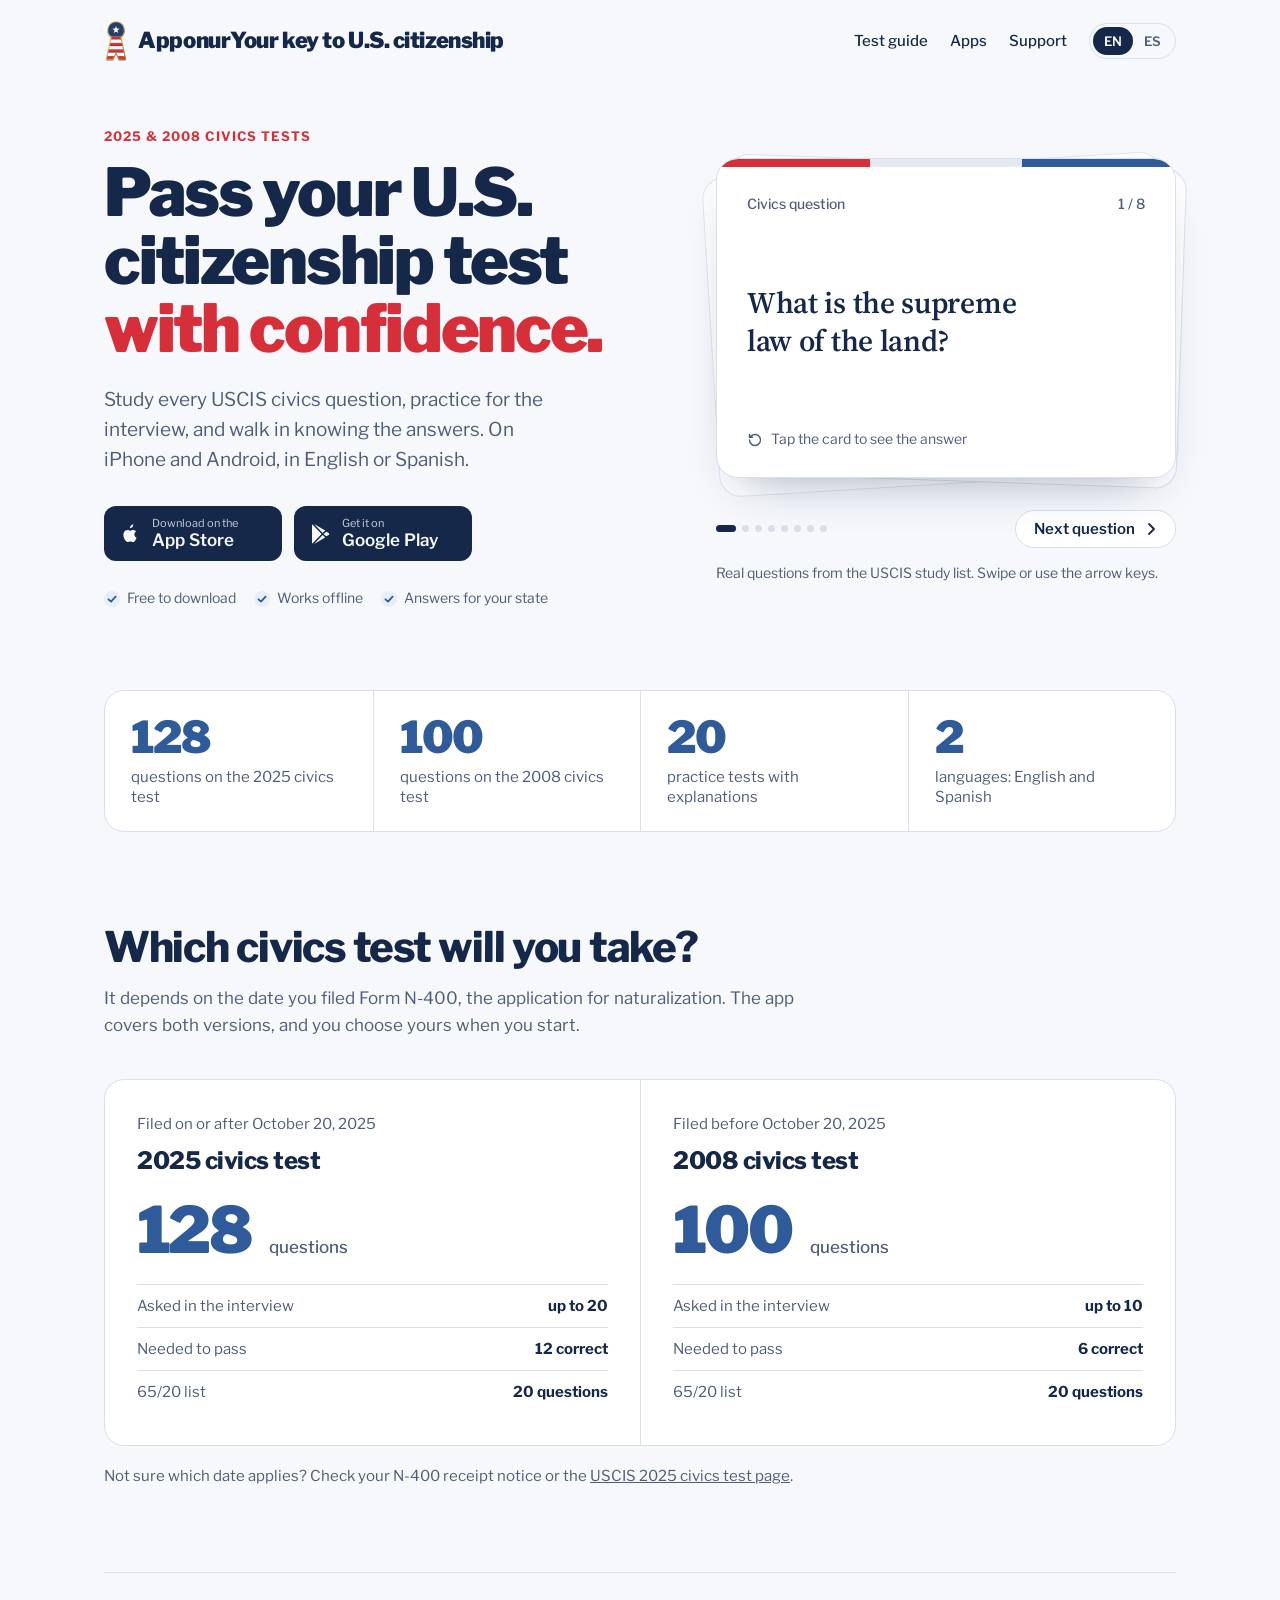
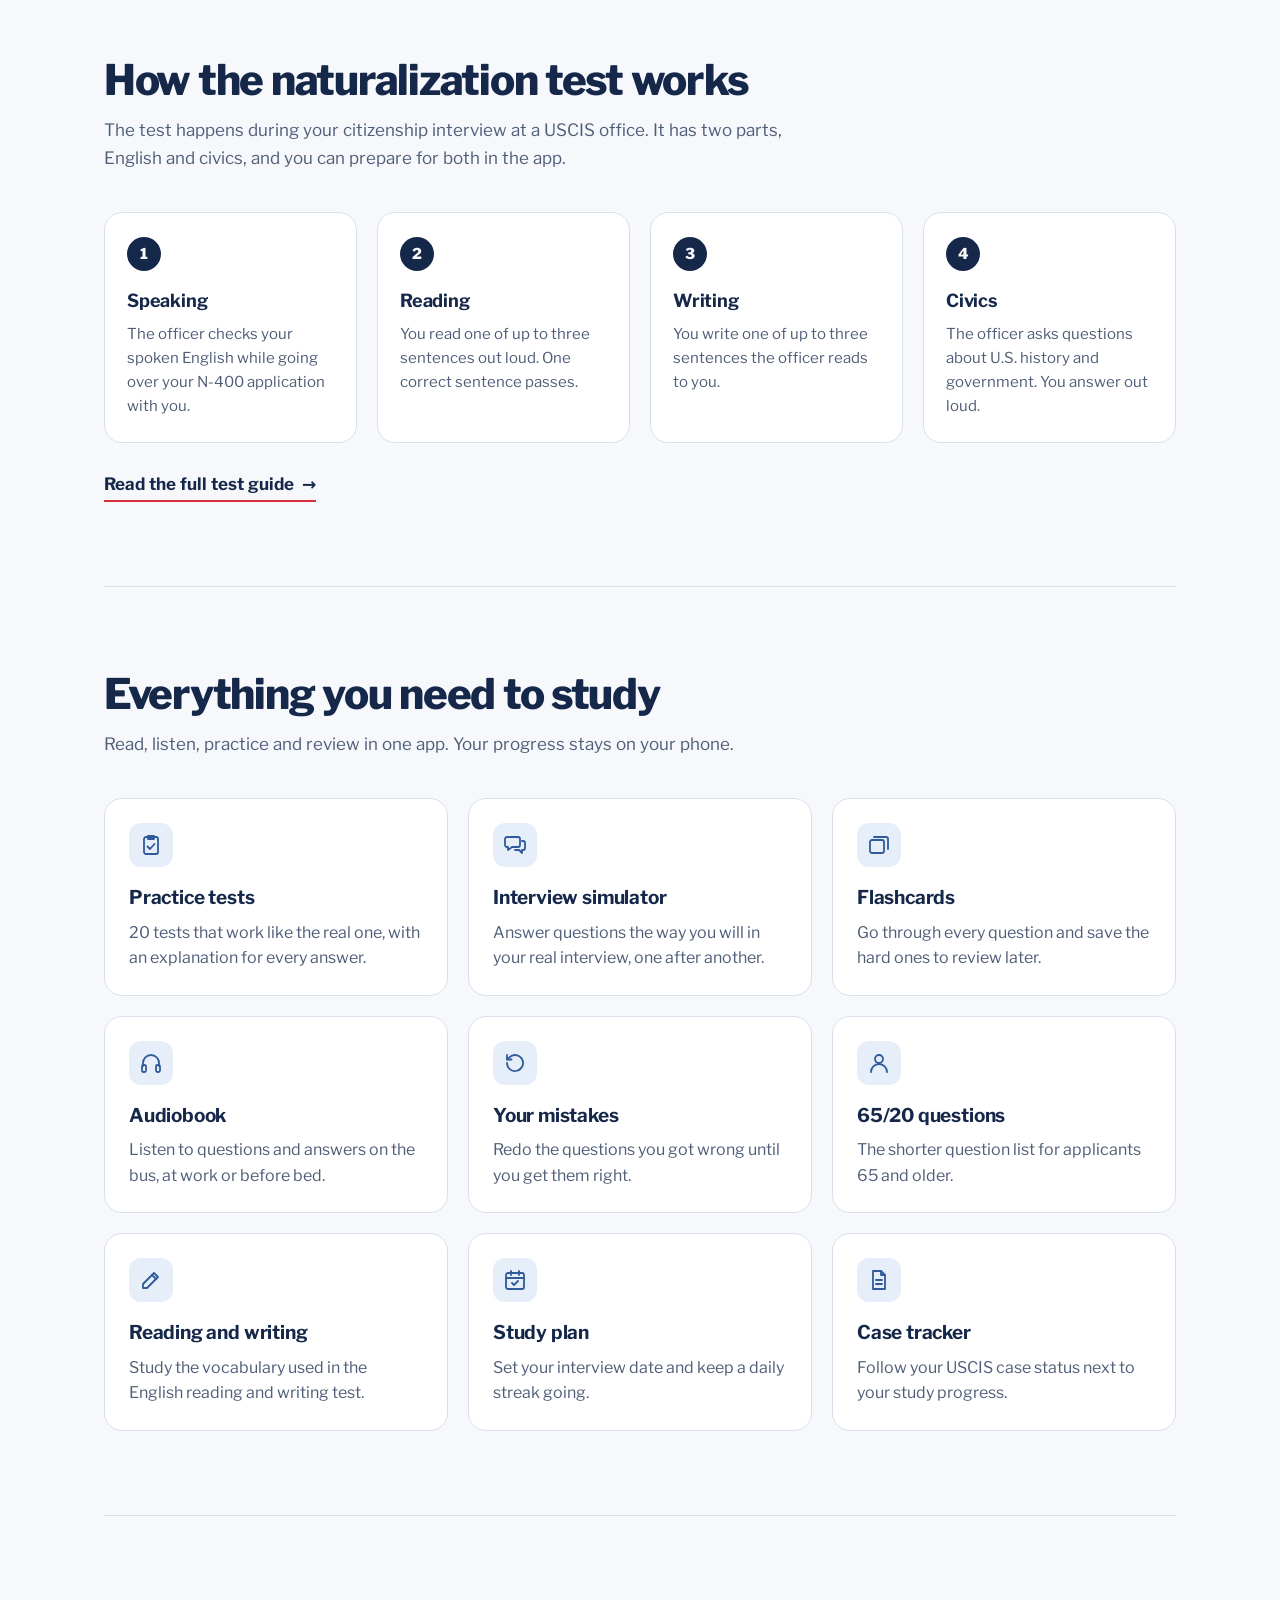
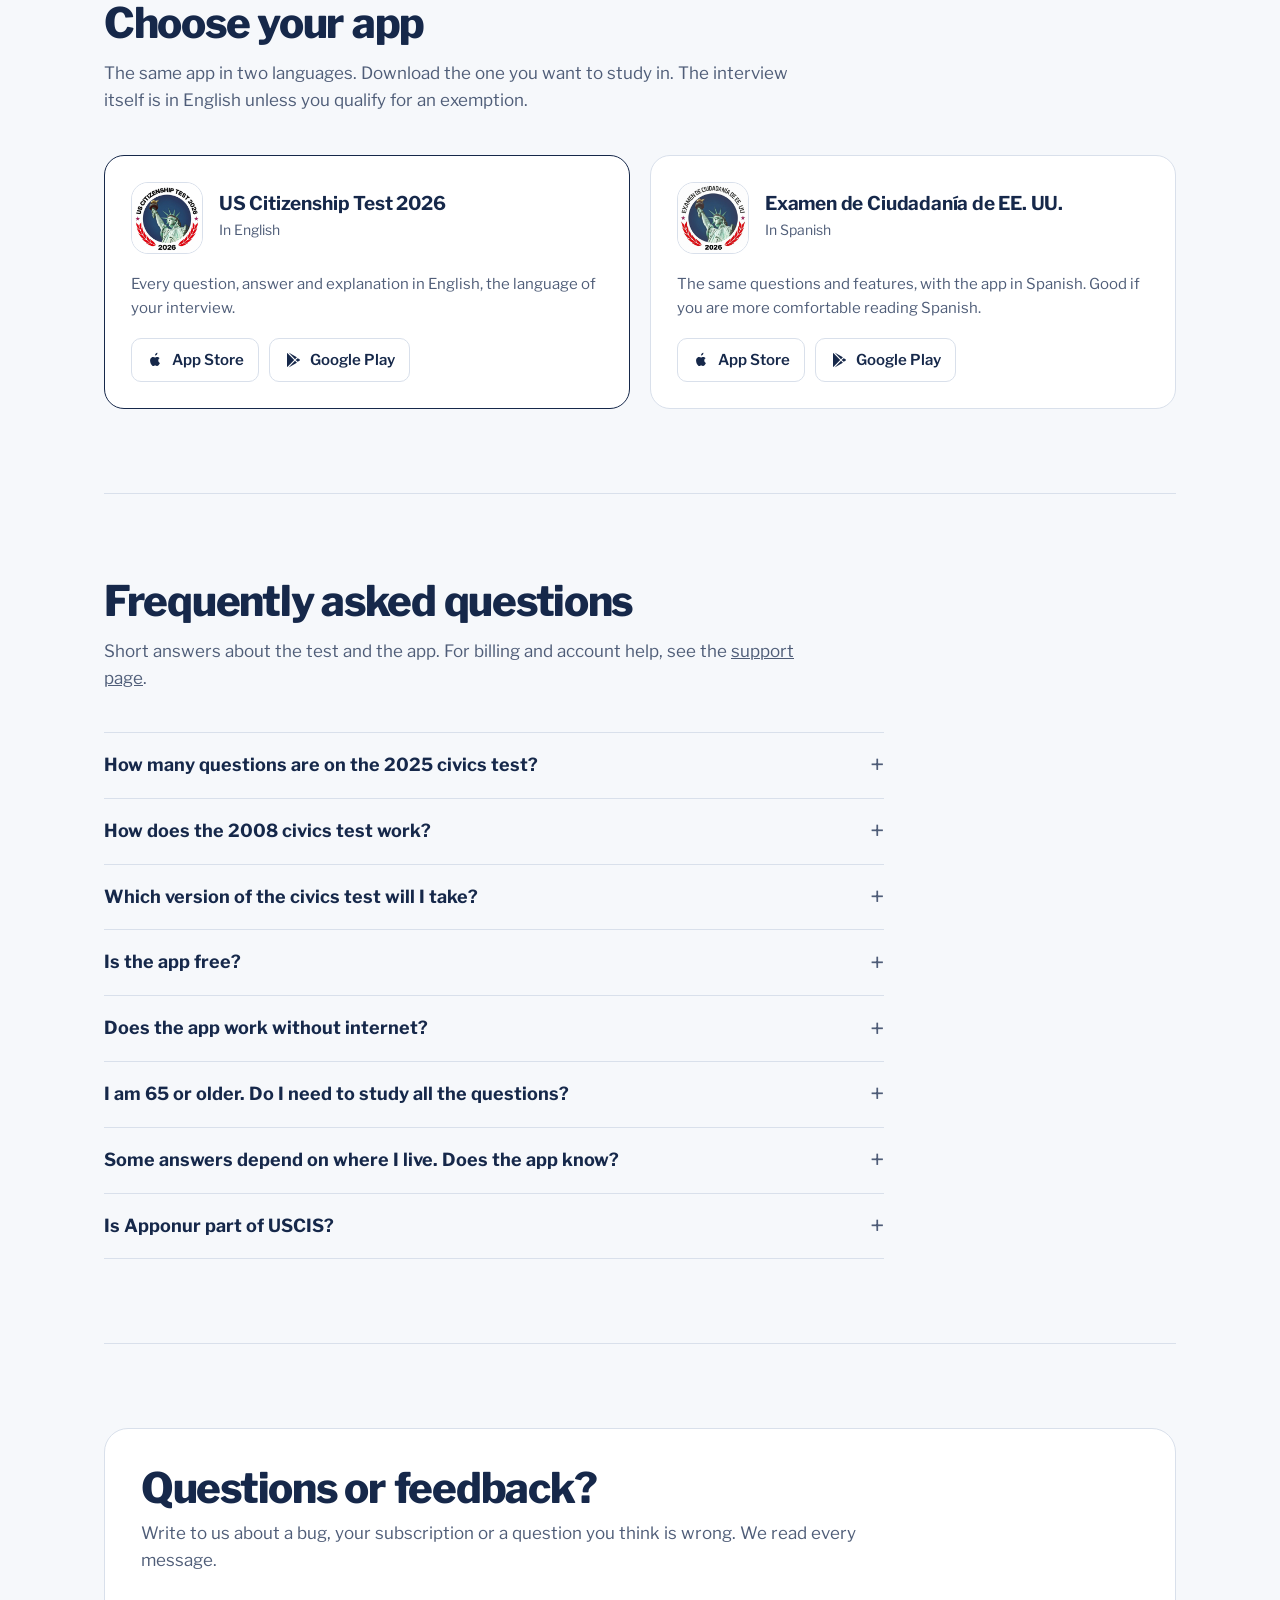
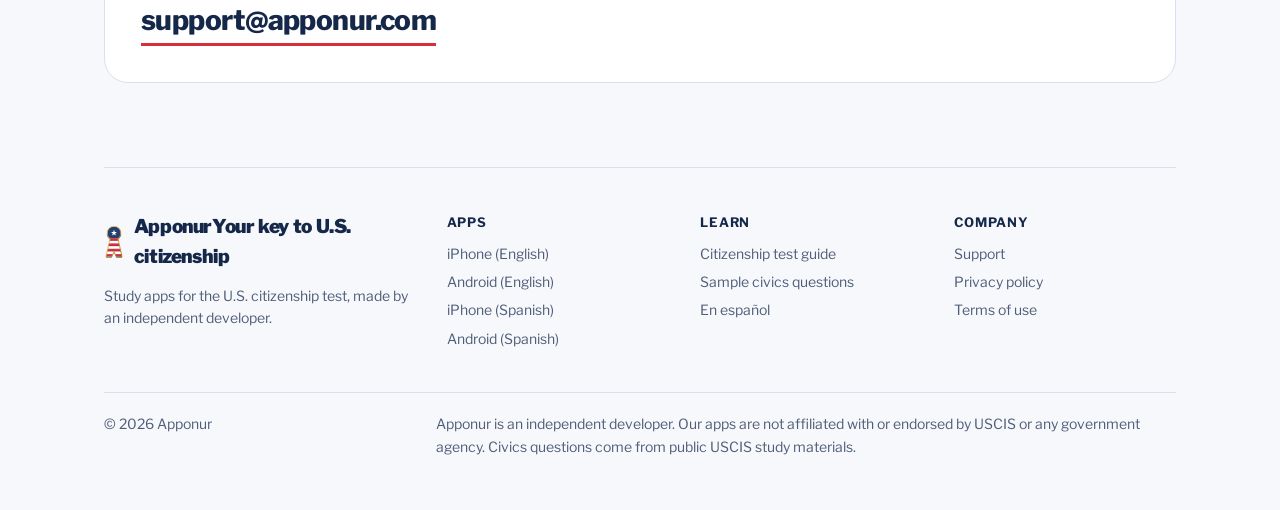
==== index.html @ 434d62a1 "Favicon: tarayıcı önbelleğini aşmak için sürüm eklendi Tarayıcılar eski favicon'u günlerce saklıyor." ====
<!doctype html>
<html lang="en" data-fixed-lang="en">
<head>
<meta charset="utf-8">
<meta name="viewport" content="width=device-width, initial-scale=1">
<title>US Citizenship Test 2026 App: USCIS Civics Practice | Apponur</title>
<meta name="description" content="Study for the U.S. citizenship test with all 128 questions of the 2025 USCIS civics test and the 100-question 2008 test. Practice tests, flashcards, audio and an interview simulator for iPhone and Android.">
<link rel="canonical" href="https://apponur.com/">
<link rel="alternate" hreflang="en" href="https://apponur.com/">
<link rel="alternate" hreflang="es" href="https://apponur.com/es/">
<link rel="alternate" hreflang="x-default" href="https://apponur.com/">
<meta name="robots" content="index, follow, max-image-preview:large">
<meta name="theme-color" content="#F6F8FB" media="(prefers-color-scheme: light)">
<meta name="theme-color" content="#0E1729" media="(prefers-color-scheme: dark)">
<meta property="og:type" content="website">
<meta property="og:site_name" content="Apponur">
<meta property="og:locale" content="en_US">
<meta property="og:locale:alternate" content="es_US">
<meta property="og:url" content="https://apponur.com/">
<meta property="og:title" content="US Citizenship Test 2026: practice the USCIS civics test">
<meta property="og:description" content="All 128 questions of the 2025 civics test and the 2008 test, with practice tests, flashcards, audio and an interview simulator.">
<meta property="og:image" content="https://apponur.com/assets/og-image.png">
<meta property="og:image:width" content="1200">
<meta property="og:image:height" content="630">
<meta property="og:image:alt" content="Apponur logo next to a civics flashcard: What is the supreme law of the land?">
<meta name="twitter:card" content="summary_large_image">
<meta name="apple-itunes-app" content="app-id=1615982636">
<link rel="icon" href="/favicon.ico?v=3" sizes="32x32">
<link rel="icon" href="/assets/brand/favicon.svg?v=3" type="image/svg+xml">
<link rel="apple-touch-icon" href="/assets/brand/apple-touch-icon.png?v=3">
<link rel="manifest" href="/site.webmanifest?v=3">
<link rel="preconnect" href="https://fonts.googleapis.com">
<link rel="preconnect" href="https://fonts.gstatic.com" crossorigin>
<link href="https://fonts.googleapis.com/css2?family=Libre+Franklin:wght@400;500;600;700;800;900&family=Playfair+Display:wght@700&family=Source+Serif+4:opsz,wght@8..60,600&display=swap" rel="stylesheet">
<link rel="stylesheet" href="/assets/site.css">
<script src="/assets/lang.js"></script>
<script type="application/ld+json">
{
  "@context": "https://schema.org",
  "@graph": [
    {
      "@type": "Organization",
      "@id": "https://apponur.com/#org",
      "name": "Apponur",
      "url": "https://apponur.com/",
      "logo": "https://apponur.com/assets/brand/icon-512.png",
      "email": "support@apponur.com",
      "contactPoint": {"@type": "ContactPoint", "email": "support@apponur.com", "contactType": "customer support", "availableLanguage": ["English", "Spanish"]}
    },
    {
      "@type": "WebSite",
      "@id": "https://apponur.com/#website",
      "url": "https://apponur.com/",
      "name": "Apponur",
      "inLanguage": ["en-US", "es-US"],
      "publisher": {"@id": "https://apponur.com/#org"}
    },
    {
      "@type": "MobileApplication",
      "name": "US Citizenship Test 2026",
      "operatingSystem": "iOS, Android",
      "applicationCategory": "EducationalApplication",
      "inLanguage": "en",
      "image": "https://apponur.com/assets/icon-en.png",
      "description": "Practice the USCIS civics test for U.S. naturalization: the 2025 test (128 questions) and the 2008 test (100 questions), with practice tests, flashcards, audio and an interview simulator.",
      "installUrl": "https://apps.apple.com/us/app/id1615982636",
      "sameAs": ["https://apps.apple.com/us/app/id1615982636", "https://play.google.com/store/apps/details?id=com.apponur.uscitizenshiptest"],
      "offers": {"@type": "Offer", "price": "0", "priceCurrency": "USD"},
      "publisher": {"@id": "https://apponur.com/#org"}
    },
    {
      "@type": "MobileApplication",
      "name": "Examen de Ciudadanía de EE. UU.",
      "operatingSystem": "iOS, Android",
      "applicationCategory": "EducationalApplication",
      "inLanguage": "es",
      "image": "https://apponur.com/assets/icon-es.png",
      "description": "Prepárate para el examen de ciudadanía de EE. UU. en español: el examen cívico de 2025 (128 preguntas) y el de 2008 (100 preguntas).",
      "installUrl": "https://apps.apple.com/us/app/id1617090965",
      "sameAs": ["https://apps.apple.com/us/app/id1617090965", "https://play.google.com/store/apps/details?id=com.apponur.spanishuscitizenshiptest"],
      "offers": {"@type": "Offer", "price": "0", "priceCurrency": "USD"},
      "publisher": {"@id": "https://apponur.com/#org"}
    },
    {
      "@type": "FAQPage",
      "mainEntity": [
        {"@type": "Question", "name": "How many questions are on the 2025 civics test?", "acceptedAnswer": {"@type": "Answer", "text": "There are 128 questions to study. In the interview the officer asks you up to 20 of them, and you pass by answering 12 correctly. The officer stops as soon as you have 12 correct answers, or 9 wrong ones."}},
        {"@type": "Question", "name": "How does the 2008 civics test work?", "acceptedAnswer": {"@type": "Answer", "text": "You study 100 questions. The officer asks up to 10 of them, and you pass by answering 6 correctly."}},
        {"@type": "Question", "name": "Which version of the civics test will I take?", "acceptedAnswer": {"@type": "Answer", "text": "It depends on when you filed Form N-400. If you filed on or after October 20, 2025, you take the 2025 test. If you filed before that date, you take the 2008 test."}},
        {"@type": "Question", "name": "Is the app free?", "acceptedAnswer": {"@type": "Answer", "text": "The app is free to download and you can start studying right away. Some features are part of Premium, an optional subscription you manage and can cancel in your App Store or Google Play account."}},
        {"@type": "Question", "name": "Does the app work without internet?", "acceptedAnswer": {"@type": "Answer", "text": "Yes. The questions, answers and practice tests are on your phone, so you can study offline."}},
        {"@type": "Question", "name": "I am 65 or older. Do I need to study all the questions?", "acceptedAnswer": {"@type": "Answer", "text": "If you are 65 or older and have been a green card holder for at least 20 years, you only study a shorter list of 20 questions marked for 65/20 applicants, and you can take the civics test in the language of your choice. The app has this list."}},
        {"@type": "Question", "name": "Some answers depend on where I live. Does the app know?", "acceptedAnswer": {"@type": "Answer", "text": "Yes. Choose your state in the app's settings and the answers about your governor, senators and representative update."}},
        {"@type": "Question", "name": "Is Apponur part of USCIS?", "acceptedAnswer": {"@type": "Answer", "text": "No. Apponur is an independent developer and is not affiliated with or endorsed by USCIS or any government agency. The questions come from public USCIS study materials."}}
      ]
    }
  ]
}
</script>
</head>
<body>
<a class="skip" href="#main">Skip to content</a>
<div class="wrap">
  <header class="top">
    <a class="brand" href="/" aria-label="Apponur home"><img class="brand-mark" src="/assets/brand/mark.svg" alt="" width="25" height="44"><span class="brand-text"><span class="brand-name">Apponur</span><span class="brand-orn" aria-hidden="true"><i></i><b></b><i></i></span><span class="brand-tag">Your key to U.S. citizenship</span></span></a>
    <nav aria-label="Main">
      <a class="navlink" href="/civics-test/">Test guide</a>
      <a class="navlink" href="#apps">Apps</a>
      <a class="navlink" href="/support/">Support</a>
      <div class="lang" role="group" aria-label="Language">
        <a href="/" hreflang="en" lang="en" aria-current="true">EN</a>
        <a href="/es/" hreflang="es" lang="es">ES</a>
      </div>
    </nav>
  </header>

  <p class="langhint" id="langhint" lang="es"><span>¿Prefieres estudiar en español? <a href="/es/" hreflang="es">Ver la página en español</a></span><button type="button" aria-label="Cerrar">×</button></p>

  <main id="main">
    <section class="hero">
      <div>
        <p class="eyebrow">2025 &amp; 2008 civics tests</p>
        <h1>Pass your U.S. citizenship test <em>with confidence.</em></h1>
        <p class="lede">Study every USCIS civics question, practice for the interview, and walk in knowing the answers. On iPhone and Android, in English or Spanish.</p>
        <div class="stores">
          <a class="store ios" href="https://apps.apple.com/us/app/id1615982636">
            <svg viewBox="0 0 24 24" aria-hidden="true"><path d="M16.37 12.6c.02 2.43 2.13 3.24 2.15 3.25-.02.06-.34 1.15-1.11 2.28-.67.98-1.36 1.95-2.46 1.97-1.07.02-1.42-.64-2.65-.64-1.23 0-1.62.62-2.64.66-1.06.04-1.87-1.06-2.54-2.03-1.38-2-2.43-5.64-1.02-8.1.7-1.22 1.96-2 3.32-2.02 1.04-.02 2.02.7 2.65.7.64 0 1.82-.86 3.07-.74.52.02 1.99.21 2.93 1.59-.08.05-1.75 1.02-1.73 3.05zM14.36 4.98c.56-.68.94-1.63.84-2.57-.81.03-1.79.54-2.37 1.22-.52.6-.98 1.57-.85 2.49.9.07 1.82-.46 2.38-1.14z"/></svg>
            <span><small>Download on the</small><b>App Store</b></span>
          </a>
          <a class="store android" href="https://play.google.com/store/apps/details?id=com.apponur.uscitizenshiptest">
            <svg viewBox="0 0 24 24" aria-hidden="true"><path d="M4 3.3v17.4c0 .3.17.56.42.68L13.6 12 4.42 2.62A.75.75 0 0 0 4 3.3zm10.68 7.62 2.5-2.5L6.1 2.1l8.58 8.82zm0 2.16L6.1 21.9l11.08-6.32-2.5-2.5zm5.97-2.04-2.4-1.37-2.73 2.33 2.73 2.33 2.4-1.37c.7-.4.7-1.52 0-1.92z"/></svg>
            <span><small>Get it on</small><b>Google Play</b></span>
          </a>
        </div>
        <ul class="ticks">
          <li>Free to download</li>
          <li>Works offline</li>
          <li>Answers for your state</li>
        </ul>
      </div>

      <div class="deck">
        <div class="stack">
          <button class="card" id="card" type="button" aria-pressed="false" aria-describedby="cardHelp">
            <span class="card-inner">
              <span class="face front">
                                <span class="meta"><span>Civics question</span><span data-counter>1 / 8</span></span>
                <span class="q" id="question">What is the supreme law of the land?</span>
                <span class="hint" id="cardHelp"><svg viewBox="0 0 16 16" aria-hidden="true"><path d="M2.5 8a5.5 5.5 0 1 0 1.6-3.9M2.5 2.5v2.8h2.8" fill="none" stroke="currentColor" stroke-width="1.5" stroke-linecap="round" stroke-linejoin="round"/></svg>Tap the card to see the answer</span>
              </span>
              <span class="face back" aria-hidden="true">
                                <span class="meta"><span>Answer</span><span data-counter>1 / 8</span></span>
                <span class="q" id="answerText">The Constitution</span>
                <span class="hint">Tap again to see the question</span>
              </span>
            </span>
          </button>
        </div>
        <div class="deck-controls">
          <div class="dots" id="dots" aria-hidden="true"></div>
          <button class="next" id="next" type="button">Next question <svg viewBox="0 0 16 16" aria-hidden="true"><path d="M6 3l5 5-5 5" fill="none" stroke="currentColor" stroke-width="1.8" stroke-linecap="round" stroke-linejoin="round"/></svg></button>
        </div>
        <p class="deck-note">Real questions from the USCIS study list. Swipe or use the arrow keys.</p>
        <p class="sr-only" id="cardLive" aria-live="polite"></p>
      </div>
    </section>

    <div class="stats" role="list">
      <div role="listitem"><b>128</b><span>questions on the 2025 civics test</span></div>
      <div role="listitem"><b>100</b><span>questions on the 2008 civics test</span></div>
      <div role="listitem"><b>20</b><span>practice tests with explanations</span></div>
      <div role="listitem"><b>2</b><span>languages: English and Spanish</span></div>
    </div>

    <section class="block first" aria-labelledby="vh">
      <h2 id="vh">Which civics test will you take?</h2>
      <p class="intro">It depends on the date you filed Form N-400, the application for naturalization. The app covers both versions, and you choose yours when you start.</p>
      <div class="versions">
        <div class="version">
          <p class="when">Filed on or after October 20, 2025</p>
          <h3>2025 civics test</h3>
          <div class="count">128 <small>questions</small></div>
          <ul>
            <li><span>Asked in the interview</span><b>up to 20</b></li>
            <li><span>Needed to pass</span><b>12 correct</b></li>
            <li><span>65/20 list</span><b>20 questions</b></li>
          </ul>
        </div>
        <div class="version">
          <p class="when">Filed before October 20, 2025</p>
          <h3>2008 civics test</h3>
          <div class="count">100 <small>questions</small></div>
          <ul>
            <li><span>Asked in the interview</span><b>up to 10</b></li>
            <li><span>Needed to pass</span><b>6 correct</b></li>
            <li><span>65/20 list</span><b>20 questions</b></li>
          </ul>
        </div>
      </div>
      <p class="versions-note">Not sure which date applies? Check your N-400 receipt notice or the <a href="https://www.uscis.gov/citizenship-resource-center/naturalization-test-and-study-resources/2025-civics-test" rel="noopener">USCIS 2025 civics test page</a>.</p>
    </section>

    <section class="block" aria-labelledby="ih">
      <h2 id="ih">How the naturalization test works</h2>
      <p class="intro">The test happens during your citizenship interview at a USCIS office. It has two parts, English and civics, and you can prepare for both in the app.</p>
      <ol class="steps">
        <li><h3>Speaking</h3><p>The officer checks your spoken English while going over your N-400 application with you.</p></li>
        <li><h3>Reading</h3><p>You read one of up to three sentences out loud. One correct sentence passes.</p></li>
        <li><h3>Writing</h3><p>You write one of up to three sentences the officer reads to you.</p></li>
        <li><h3>Civics</h3><p>The officer asks questions about U.S. history and government. You answer out loud.</p></li>
      </ol>
      <a class="more" href="/civics-test/">Read the full test guide <span aria-hidden="true">→</span></a>
    </section>

    <section class="block" aria-labelledby="fh">
      <h2 id="fh">Everything you need to study</h2>
      <p class="intro">Read, listen, practice and review in one app. Your progress stays on your phone.</p>
      <ul class="features">
        <li><span class="ic"><svg viewBox="0 0 24 24" aria-hidden="true"><rect x="5" y="4" width="14" height="17" rx="2"/><path d="M9 3h6v3H9zM8.5 13.5l2.5 2.5 4.5-5"/></svg></span><h3>Practice tests</h3><p>20 tests that work like the real one, with an explanation for every answer.</p></li>
        <li><span class="ic"><svg viewBox="0 0 24 24" aria-hidden="true"><path d="M4 4h11a2 2 0 0 1 2 2v6a2 2 0 0 1-2 2H9l-4 3v-3H4a2 2 0 0 1-2-2V6a2 2 0 0 1 2-2z"/><path d="M19 8h1a2 2 0 0 1 2 2v5a2 2 0 0 1-2 2h-1v3l-3-3h-4"/></svg></span><h3>Interview simulator</h3><p>Answer questions the way you will in your real interview, one after another.</p></li>
        <li><span class="ic"><svg viewBox="0 0 24 24" aria-hidden="true"><rect x="3" y="7" width="14" height="13" rx="2"/><path d="M7 4h12a2 2 0 0 1 2 2v10"/></svg></span><h3>Flashcards</h3><p>Go through every question and save the hard ones to review later.</p></li>
        <li><span class="ic"><svg viewBox="0 0 24 24" aria-hidden="true"><path d="M4 15v-3a8 8 0 0 1 16 0v3"/><rect x="3" y="14" width="4" height="7" rx="1.5"/><rect x="17" y="14" width="4" height="7" rx="1.5"/></svg></span><h3>Audiobook</h3><p>Listen to questions and answers on the bus, at work or before bed.</p></li>
        <li><span class="ic"><svg viewBox="0 0 24 24" aria-hidden="true"><path d="M4 12a8 8 0 1 0 2.4-5.7L4 8.5"/><path d="M4 4v4.5h4.5"/></svg></span><h3>Your mistakes</h3><p>Redo the questions you got wrong until you get them right.</p></li>
        <li><span class="ic"><svg viewBox="0 0 24 24" aria-hidden="true"><circle cx="12" cy="8" r="4"/><path d="M4 21a8 8 0 0 1 16 0"/></svg></span><h3>65/20 questions</h3><p>The shorter question list for applicants 65 and older.</p></li>
        <li><span class="ic"><svg viewBox="0 0 24 24" aria-hidden="true"><path d="M4 20h4L19 9l-4-4L4 16z"/><path d="M13 7l4 4"/></svg></span><h3>Reading and writing</h3><p>Study the vocabulary used in the English reading and writing test.</p></li>
        <li><span class="ic"><svg viewBox="0 0 24 24" aria-hidden="true"><rect x="3" y="5" width="18" height="16" rx="2"/><path d="M3 10h18M8 3v4M16 3v4"/><path d="m9 15 2 2 4-4"/></svg></span><h3>Study plan</h3><p>Set your interview date and keep a daily streak going.</p></li>
        <li><span class="ic"><svg viewBox="0 0 24 24" aria-hidden="true"><path d="M6 3h8l4 4v14H6z"/><path d="M14 3v4h4M9 12h6M9 16h6"/></svg></span><h3>Case tracker</h3><p>Follow your USCIS case status next to your study progress.</p></li>
      </ul>
    </section>

    <section class="block" id="apps" aria-labelledby="ah">
      <h2 id="ah">Choose your app</h2>
      <p class="intro">The same app in two languages. Download the one you want to study in. The interview itself is in English unless you qualify for an exemption.</p>
      <div class="apps">
        <div class="appcard primary">
          <div class="app"><img src="/assets/icon-en.png" alt="US Citizenship Test 2026 app icon" width="72" height="72" loading="lazy"><div><b>US Citizenship Test 2026</b><span>In English</span></div></div>
          <p>Every question, answer and explanation in English, the language of your interview.</p>
          <div class="links">
            <a class="dl" href="https://apps.apple.com/us/app/id1615982636"><svg viewBox="0 0 24 24" aria-hidden="true"><path d="M16.37 12.6c.02 2.43 2.13 3.24 2.15 3.25-.02.06-.34 1.15-1.11 2.28-.67.98-1.36 1.95-2.46 1.97-1.07.02-1.42-.64-2.65-.64-1.23 0-1.62.62-2.64.66-1.06.04-1.87-1.06-2.54-2.03-1.38-2-2.43-5.64-1.02-8.1.7-1.22 1.96-2 3.32-2.02 1.04-.02 2.02.7 2.65.7.64 0 1.82-.86 3.07-.74.52.02 1.99.21 2.93 1.59-.08.05-1.75 1.02-1.73 3.05zM14.36 4.98c.56-.68.94-1.63.84-2.57-.81.03-1.79.54-2.37 1.22-.52.6-.98 1.57-.85 2.49.9.07 1.82-.46 2.38-1.14z"/></svg>App Store</a>
            <a class="dl" href="https://play.google.com/store/apps/details?id=com.apponur.uscitizenshiptest"><svg viewBox="0 0 24 24" aria-hidden="true"><path d="M4 3.3v17.4c0 .3.17.56.42.68L13.6 12 4.42 2.62A.75.75 0 0 0 4 3.3zm10.68 7.62 2.5-2.5L6.1 2.1l8.58 8.82zm0 2.16L6.1 21.9l11.08-6.32-2.5-2.5zm5.97-2.04-2.4-1.37-2.73 2.33 2.73 2.33 2.4-1.37c.7-.4.7-1.52 0-1.92z"/></svg>Google Play</a>
          </div>
        </div>
        <div class="appcard">
          <div class="app"><img src="/assets/icon-es.png" alt="Examen de Ciudadanía de EE. UU. app icon" width="72" height="72" loading="lazy"><div><b lang="es">Examen de Ciudadanía de EE. UU.</b><span>In Spanish</span></div></div>
          <p>The same questions and features, with the app in Spanish. Good if you are more comfortable reading Spanish.</p>
          <div class="links">
            <a class="dl" href="https://apps.apple.com/us/app/id1617090965"><svg viewBox="0 0 24 24" aria-hidden="true"><path d="M16.37 12.6c.02 2.43 2.13 3.24 2.15 3.25-.02.06-.34 1.15-1.11 2.28-.67.98-1.36 1.95-2.46 1.97-1.07.02-1.42-.64-2.65-.64-1.23 0-1.62.62-2.64.66-1.06.04-1.87-1.06-2.54-2.03-1.38-2-2.43-5.64-1.02-8.1.7-1.22 1.96-2 3.32-2.02 1.04-.02 2.02.7 2.65.7.64 0 1.82-.86 3.07-.74.52.02 1.99.21 2.93 1.59-.08.05-1.75 1.02-1.73 3.05zM14.36 4.98c.56-.68.94-1.63.84-2.57-.81.03-1.79.54-2.37 1.22-.52.6-.98 1.57-.85 2.49.9.07 1.82-.46 2.38-1.14z"/></svg>App Store</a>
            <a class="dl" href="https://play.google.com/store/apps/details?id=com.apponur.spanishuscitizenshiptest"><svg viewBox="0 0 24 24" aria-hidden="true"><path d="M4 3.3v17.4c0 .3.17.56.42.68L13.6 12 4.42 2.62A.75.75 0 0 0 4 3.3zm10.68 7.62 2.5-2.5L6.1 2.1l8.58 8.82zm0 2.16L6.1 21.9l11.08-6.32-2.5-2.5zm5.97-2.04-2.4-1.37-2.73 2.33 2.73 2.33 2.4-1.37c.7-.4.7-1.52 0-1.92z"/></svg>Google Play</a>
          </div>
        </div>
      </div>
    </section>

    <section class="block" aria-labelledby="qh">
      <h2 id="qh">Frequently asked questions</h2>
      <p class="intro">Short answers about the test and the app. For billing and account help, see the <a href="/support/">support page</a>.</p>
      <div class="faq">
        <details><summary>How many questions are on the 2025 civics test?</summary><p>There are 128 questions to study. In the interview the officer asks you up to 20 of them, and you pass by answering 12 correctly. The officer stops as soon as you have 12 correct answers, or 9 wrong ones.</p></details>
        <details><summary>How does the 2008 civics test work?</summary><p>You study 100 questions. The officer asks up to 10 of them, and you pass by answering 6 correctly.</p></details>
        <details><summary>Which version of the civics test will I take?</summary><p>It depends on when you filed Form N-400. If you filed on or after October 20, 2025, you take the 2025 test. If you filed before that date, you take the 2008 test. You can switch versions any time in the app.</p></details>
        <details><summary>Is the app free?</summary><p>The app is free to download and you can start studying right away. Some features are part of Premium, an optional subscription you manage and can cancel in your App Store or Google Play account.</p></details>
        <details><summary>Does the app work without internet?</summary><p>Yes. The questions, answers and practice tests are on your phone, so you can study offline.</p></details>
        <details><summary>I am 65 or older. Do I need to study all the questions?</summary><p>If you are 65 or older and have been a green card holder for at least 20 years, you only study a shorter list of 20 questions marked for 65/20 applicants, and you can take the civics test in the language of your choice. The app has this list.</p></details>
        <details><summary>Some answers depend on where I live. Does the app know?</summary><p>Yes. Choose your state in the app's settings and the answers about your governor, senators and representative update.</p></details>
        <details><summary>Is Apponur part of USCIS?</summary><p>No. Apponur is an independent developer and is not affiliated with or endorsed by USCIS or any government agency. The questions come from public USCIS study materials.</p></details>
      </div>
    </section>

    <section class="block" id="support" aria-labelledby="sh">
      <div class="support">
        <div>
          <h2 id="sh">Questions or feedback?</h2>
          <p class="intro">Write to us about a bug, your subscription or a question you think is wrong. We read every message.</p>
        </div>
        <a class="mail" href="mailto:support@apponur.com">support@apponur.com</a>
      </div>
    </section>
  </main>

  <footer>
    <div class="cols">
      <div>
        <a class="brand" href="/"><img class="brand-mark" src="/assets/brand/mark.svg" alt="" width="25" height="44"><span class="brand-text"><span class="brand-name">Apponur</span><span class="brand-orn" aria-hidden="true"><i></i><b></b><i></i></span><span class="brand-tag">Your key to U.S. citizenship</span></span></a>
        <p class="about">Study apps for the U.S. citizenship test, made by an independent developer.</p>
      </div>
      <div>
        <h4>Apps</h4>
        <ul>
          <li><a href="https://apps.apple.com/us/app/id1615982636">iPhone (English)</a></li>
          <li><a href="https://play.google.com/store/apps/details?id=com.apponur.uscitizenshiptest">Android (English)</a></li>
          <li><a href="https://apps.apple.com/us/app/id1617090965">iPhone (Spanish)</a></li>
          <li><a href="https://play.google.com/store/apps/details?id=com.apponur.spanishuscitizenshiptest">Android (Spanish)</a></li>
        </ul>
      </div>
      <div>
        <h4>Learn</h4>
        <ul>
          <li><a href="/civics-test/">Citizenship test guide</a></li>
          <li><a href="/civics-test/#sample">Sample civics questions</a></li>
          <li><a href="/es/" hreflang="es" lang="es">En español</a></li>
        </ul>
      </div>
      <div>
        <h4>Company</h4>
        <ul>
          <li><a href="/support/">Support</a></li>
          <li><a href="/privacy/">Privacy policy</a></li>
          <li><a href="/terms/">Terms of use</a></li>
        </ul>
      </div>
    </div>
    <div class="legal">
      <span>© 2026 Apponur</span>
      <p>Apponur is an independent developer. Our apps are not affiliated with or endorsed by USCIS or any government agency. Civics questions come from public USCIS study materials.</p>
    </div>
  </footer>
</div>

<script type="application/json" id="cards">
{"answerLabel":"Answer","cards":[
  ["What is the supreme law of the land?","The Constitution"],
  ["How many U.S. senators are there?","One hundred (100)"],
  ["We elect a U.S. senator for how many years?","Six (6)"],
  ["Who was the first President of the United States?","George Washington"],
  ["How many amendments does the U.S. Constitution have?","Twenty-seven (27)"],
  ["Name the three branches of government.","Legislative, executive and judicial"],
  ["Why does the flag have 13 stripes?","Because there were 13 original colonies"],
  ["When do we celebrate Independence Day?","July 4"]
]}
</script>
<script src="/assets/home.js" defer></script>
</body>
</html>
---- assets/site.css ----
/* apponur.com — shared styles */
:root{
  --navy:#16284A;
  --blue:#2F5B9A;
  --blue-soft:#E6EEF9;
  --red:#D62F3A;
  --red-soft:#FCE9EA;
  --paper:#F6F8FB;
  --card:#FFFFFF;
  --ink:#16284A;
  --muted:#4F5D78;
  --line:#D9E0EB;
  --accent:var(--blue);
  --count:var(--blue);
  --shadow:0 24px 48px -28px rgba(22,40,74,.45);
  --stripe-white:#E4E9F1;
  color-scheme:light;
}
@media (prefers-color-scheme: dark){
  :root:not([data-theme="light"]){
    --paper:#0E1729; --card:#16233D; --ink:#EEF2F8; --muted:#A8B4CB; --line:#283A5B;
    --blue-soft:#1A2D4D; --red-soft:#3A1E27; --accent:#8DB4EA; --count:#8DB4EA;
    --shadow:0 24px 48px -28px rgba(0,0,0,.8); --stripe-white:#fff; color-scheme:dark;
  }
}
:root[data-theme="dark"]{
  --paper:#0E1729; --card:#16233D; --ink:#EEF2F8; --muted:#A8B4CB; --line:#283A5B;
  --blue-soft:#1A2D4D; --red-soft:#3A1E27; --accent:#8DB4EA; --count:#8DB4EA;
  --shadow:0 24px 48px -28px rgba(0,0,0,.8); --stripe-white:#fff; color-scheme:dark;
}
*{box-sizing:border-box}
html{-webkit-text-size-adjust:100%;scroll-behavior:smooth}
@media (prefers-reduced-motion:reduce){html{scroll-behavior:auto}}
body{margin:0;background:var(--paper);color:var(--ink);font:400 17px/1.6 "Libre Franklin",system-ui,-apple-system,"Segoe UI",sans-serif;overflow-x:hidden}
img,svg{max-width:100%}
a{color:inherit}
:focus-visible{outline:3px solid var(--accent);outline-offset:3px;border-radius:6px}
.wrap{max-width:1120px;margin:0 auto;padding:0 24px}
@media (max-width:600px){.wrap{padding:0 16px}}
.skip{position:absolute;left:-999px;top:8px;background:var(--ink);color:var(--paper);padding:8px 14px;border-radius:8px;z-index:10}
.skip:focus{left:16px}
.eyebrow{display:inline-block;font-size:13px;font-weight:700;letter-spacing:.08em;text-transform:uppercase;color:var(--red);margin:0 0 12px}

/* ---------- header ---------- */
.top{display:flex;align-items:center;justify-content:space-between;gap:16px;padding:20px 0}
.brand{display:inline-flex;align-items:center;gap:10px;font-weight:900;font-size:22px;letter-spacing:-.02em;text-decoration:none}
.brand img{display:block;width:auto;height:42px;flex:none}
.top nav{display:flex;align-items:center;gap:22px;font-weight:500;font-size:15px}
.top nav a{text-decoration:none}
.top nav a.navlink:hover{text-decoration:underline;text-underline-offset:5px;text-decoration-thickness:2px}
.lang{display:inline-flex;border:1.5px solid var(--line);border-radius:999px;padding:3px}
.lang a,.lang button{font:600 13px "Libre Franklin",sans-serif;border:0;background:none;color:var(--muted);padding:5px 11px;border-radius:999px;cursor:pointer;text-decoration:none;line-height:1.4}
.lang [aria-current="true"],.lang [aria-pressed="true"]{background:var(--ink);color:var(--paper)}
@media (max-width:700px){.top nav .navlink{display:none}}

/* ---------- hero ---------- */
.hero{display:grid;grid-template-columns:1.05fr .95fr;gap:56px;align-items:center;padding:40px 0 80px}
.hero h1{font-weight:900;font-size:clamp(38px,6vw,66px);line-height:1.03;letter-spacing:-.035em;margin:0 0 22px;max-width:13ch}
.hero h1 em{font-style:normal;color:var(--red)}
.hero p.lede{font-size:19px;color:var(--muted);max-width:36ch;margin:0 0 30px}
.stores{display:flex;flex-wrap:wrap;gap:12px}
.store{display:inline-flex;align-items:center;gap:10px;background:var(--ink);color:var(--paper);text-decoration:none;border-radius:12px;padding:11px 18px 11px 14px;min-width:178px;transition:transform .15s}
.store svg{width:24px;height:24px;flex:none;fill:currentColor}
.store small{display:block;font-size:11px;line-height:1.2;opacity:.8}
.store b{display:block;font-size:17px;line-height:1.2;font-weight:600}
.store:hover{transform:translateY(-2px)}
.ticks{display:flex;flex-wrap:wrap;gap:8px 18px;margin:26px 0 0;padding:0;list-style:none;font-size:14px;color:var(--muted)}
.ticks li{display:flex;align-items:center;gap:7px}
.ticks li::before{content:"";width:16px;height:16px;flex:none;border-radius:50%;background:var(--blue-soft) url("data:image/svg+xml,%3Csvg xmlns='http://www.w3.org/2000/svg' viewBox='0 0 16 16'%3E%3Cpath d='M4.5 8.3 7 10.6l4.6-5' fill='none' stroke='%232F5B9A' stroke-width='1.8' stroke-linecap='round' stroke-linejoin='round'/%3E%3C/svg%3E") center/16px no-repeat}
@media (max-width:860px){.hero{grid-template-columns:1fr;gap:44px;padding:20px 0 64px}}

/* ---------- flashcard demo ---------- */
.deck{max-width:460px;width:100%;justify-self:end}
@media (max-width:860px){.deck{justify-self:center}}
.stack{position:relative;padding:10px 0}
.stack::before,.stack::after{content:"";position:absolute;inset:10px 0;border-radius:22px;background:var(--card);border:1.5px solid var(--line)}
.stack::before{transform:rotate(-3.5deg) translate(-6px,6px);opacity:.75}
.stack::after{transform:rotate(2deg) translate(6px,3px);opacity:.9}
.card{position:relative;z-index:1;display:block;width:100%;perspective:1400px;cursor:pointer;border:0;padding:0;background:none;text-align:left;color:inherit;font:inherit;-webkit-tap-highlight-color:transparent;touch-action:pan-y}
.card:focus-visible{outline-offset:6px;border-radius:24px}
.card-inner{display:grid;transition:transform .5s cubic-bezier(.3,.7,.2,1);transform-style:preserve-3d}
.card.flipped .card-inner{transform:rotateY(180deg)}
.face{grid-area:1/1;min-height:320px;backface-visibility:hidden;-webkit-backface-visibility:hidden;border-radius:22px;overflow:hidden;padding:34px 30px 26px;display:flex;flex-direction:column;gap:18px;box-shadow:var(--shadow);position:relative}
.front{background-color:var(--card);border:1.5px solid var(--line)}
.back{background-color:var(--navy);color:#fff;transform:rotateY(180deg);border:1.5px solid var(--navy)}
:root[data-theme="dark"] .back{background-color:#24406E;border-color:#24406E}
@media (prefers-color-scheme: dark){:root:not([data-theme="light"]) .back{background-color:#24406E;border-color:#24406E}}
.face .meta{display:flex;justify-content:space-between;font-size:14px;color:var(--muted);font-weight:500}
.back .meta,.back .hint{color:#C9D6EE}
.face .q{font:600 clamp(24px,3vw,30px)/1.25 "Source Serif 4",Georgia,serif;margin:auto 0;letter-spacing:-.01em;text-wrap:balance}
.face .hint{font-size:14px;color:var(--muted);display:flex;align-items:center;gap:8px}
.face .hint svg{width:16px;height:16px;flex:none}
/* U.S. flag stripe: red, white, blue. Painted as the face's own background so the
   card's rounded corners always clip it, even mid-flip. */
.front,.back{background-clip:padding-box;background-origin:padding-box;background-repeat:no-repeat;background-size:100% 8px;background-position:top}
.front{background-image:linear-gradient(90deg,var(--red) 0 33.34%,var(--stripe-white) 33.34% 66.67%,var(--blue) 66.67%)}
.back{background-image:linear-gradient(90deg,var(--red) 0 33.34%,#fff 33.34% 66.67%,#5B8AD0 66.67%)}
.deck-controls{display:flex;justify-content:space-between;align-items:center;gap:16px;margin-top:22px}
.dots{display:flex;gap:6px}
.dots span{width:7px;height:7px;border-radius:50%;background:var(--line);transition:background .2s,width .2s}
.dots span.on{background:var(--ink);width:20px;border-radius:4px}
.next{display:inline-flex;align-items:center;gap:8px;white-space:nowrap;font:600 15px "Libre Franklin",sans-serif;background:var(--card);color:var(--ink);border:1.5px solid var(--line);border-radius:999px;padding:9px 16px 9px 18px;cursor:pointer}
.next svg{width:16px;height:16px}
.next:hover{border-color:var(--ink)}
.deck-note{margin:14px 0 0;font-size:14px;color:var(--muted)}
@media (prefers-reduced-motion:reduce){.card-inner{transition:none}}

/* ---------- stats strip ---------- */
.stats{display:grid;grid-template-columns:repeat(4,1fr);gap:0;border:1.5px solid var(--line);border-radius:20px;background:var(--card);margin:0 0 8px}
.stats div{padding:24px 26px}
.stats div + div{border-left:1.5px solid var(--line)}
.stats b{display:block;font-weight:900;font-size:clamp(32px,4vw,44px);line-height:1;letter-spacing:-.04em;color:var(--count)}
.stats span{display:block;margin-top:8px;font-size:15px;color:var(--muted);line-height:1.35}
@media (max-width:760px){.stats{grid-template-columns:1fr 1fr}.stats div:nth-child(3){border-left:0}.stats div:nth-child(n+3){border-top:1.5px solid var(--line)}.stats div{padding:20px}}

/* ---------- sections ---------- */
section.block{padding:84px 0;border-top:1.5px solid var(--line)}
section.block.first{border-top:0}
section.block h2{font-weight:800;font-size:clamp(30px,4vw,42px);letter-spacing:-.03em;line-height:1.1;margin:0 0 14px;text-wrap:balance}
section.block .intro{color:var(--muted);max-width:60ch;margin:0 0 40px}
@media (max-width:600px){section.block{padding:60px 0}}

/* test version chooser */
.versions{display:grid;grid-template-columns:1fr 1fr;border:1.5px solid var(--line);border-radius:20px;overflow:hidden;background:var(--card)}
.version{padding:32px}
.version + .version{border-left:1.5px solid var(--line)}
.version .when{font-size:15px;color:var(--muted);margin:0 0 6px}
.version h3{font-weight:800;font-size:24px;letter-spacing:-.02em;margin:0 0 18px}
.version .count{font-weight:900;font-size:64px;line-height:1;letter-spacing:-.04em;color:var(--count)}
.version .count small{font-size:17px;font-weight:500;letter-spacing:0;color:var(--muted);margin-left:8px}
.version ul{margin:22px 0 0;padding:0;list-style:none;font-size:15px}
.version li{padding:9px 0;border-top:1px solid var(--line);display:flex;justify-content:space-between;gap:12px}
.version li span{color:var(--muted)}
.version li b{font-weight:700;text-align:right}
.versions-note{margin:18px 0 0;color:var(--muted);font-size:15px}
@media (max-width:700px){.versions{grid-template-columns:1fr}.version + .version{border-left:0;border-top:1.5px solid var(--line)}.version{padding:26px 22px}}

/* steps */
.steps{display:grid;grid-template-columns:repeat(4,1fr);gap:20px;margin:0;padding:0;list-style:none;counter-reset:step}
.steps li{background:var(--card);border:1.5px solid var(--line);border-radius:18px;padding:24px 22px;counter-increment:step}
.steps li::before{content:counter(step);display:grid;place-items:center;width:34px;height:34px;border-radius:50%;background:var(--ink);color:var(--paper);font-weight:800;font-size:15px;margin-bottom:16px}
.steps h3{font-size:18px;margin:0 0 6px;letter-spacing:-.01em}
.steps p{margin:0;color:var(--muted);font-size:15px}
.more{display:inline-flex;align-items:center;gap:8px;margin-top:28px;font-weight:700;text-decoration:none;border-bottom:2px solid var(--red);padding-bottom:2px}
.more:hover{color:var(--red)}
@media (max-width:900px){.steps{grid-template-columns:1fr 1fr}}
@media (max-width:560px){.steps{grid-template-columns:1fr}}

/* features */
.features{display:grid;grid-template-columns:repeat(3,1fr);gap:20px;margin:0;padding:0;list-style:none}
.features li{background:var(--card);border:1.5px solid var(--line);border-radius:18px;padding:24px}
.features .ic{width:44px;height:44px;border-radius:12px;background:var(--blue-soft);color:var(--accent);display:grid;place-items:center;margin-bottom:16px}
.features .ic svg{width:24px;height:24px;fill:none;stroke:currentColor;stroke-width:1.8;stroke-linecap:round;stroke-linejoin:round}
.features h3{font-size:19px;font-weight:700;margin:0 0 6px;letter-spacing:-.01em}
.features p{margin:0;color:var(--muted);font-size:16px}
@media (max-width:860px){.features{grid-template-columns:1fr 1fr}}
@media (max-width:560px){.features{grid-template-columns:1fr}.features li{padding:20px}}

/* apps */
.apps{display:grid;grid-template-columns:1fr 1fr;gap:20px}
.appcard{background:var(--card);border:1.5px solid var(--line);border-radius:20px;padding:26px;display:flex;flex-direction:column;gap:18px}
.appcard.primary{border-color:var(--ink)}
.app{display:flex;align-items:center;gap:16px}
.app img{width:72px;height:72px;border-radius:17px;border:1px solid var(--line);flex:none}
.app b{display:block;font-size:19px;letter-spacing:-.01em;line-height:1.25}
.app span{font-size:14px;color:var(--muted)}
.appcard p{margin:0;color:var(--muted);font-size:15px}
.appcard .links{display:flex;flex-wrap:wrap;gap:10px;margin-top:auto}
.dl{font-weight:600;font-size:15px;text-decoration:none;display:inline-flex;align-items:center;gap:8px;border:1.5px solid var(--line);border-radius:10px;padding:9px 14px;white-space:nowrap}
.dl svg{width:18px;height:18px;fill:currentColor}
.dl:hover{border-color:var(--ink)}
@media (max-width:760px){.apps{grid-template-columns:1fr}.appcard{padding:22px}}

/* faq */
.faq{max-width:780px}
.faq details{border-bottom:1.5px solid var(--line)}
.faq details:first-child{border-top:1.5px solid var(--line)}
.faq summary,.doc summary{cursor:pointer;font-weight:700;font-size:18px;padding:18px 0;list-style:none;display:flex;justify-content:space-between;align-items:center;gap:16px}
.faq summary::-webkit-details-marker,.doc summary::-webkit-details-marker{display:none}
.faq summary::after,.doc summary::after{content:"+";font-weight:400;font-size:26px;line-height:1;color:var(--muted);flex:none;transition:transform .2s}
.faq details[open] summary::after,.doc details[open] summary::after{transform:rotate(45deg)}
.faq details p{margin:0 0 20px;color:var(--muted);max-width:68ch}

/* support band */
.support{display:flex;justify-content:space-between;align-items:center;gap:24px 32px;flex-wrap:wrap;background:var(--card);border:1.5px solid var(--line);border-radius:24px;padding:36px}
.support h2{margin-bottom:8px!important}
.support .intro{margin:0!important}
.support .mail,.contact-box .mail{font-weight:800;font-size:clamp(20px,3vw,28px);letter-spacing:-.02em;text-decoration:none;border-bottom:3px solid var(--red);overflow-wrap:anywhere}
.support .mail:hover{color:var(--red)}
@media (max-width:600px){.support{padding:26px 22px}}

/* footer */
footer{border-top:1.5px solid var(--line);padding:44px 0 52px;font-size:14px;color:var(--muted)}
footer .cols{display:grid;grid-template-columns:1.4fr 1fr 1fr 1fr;gap:32px}
footer .brand{font-size:19px;color:var(--ink)}
footer .brand img{height:34px}
footer .about{margin:12px 0 0;max-width:34ch}
footer h4{margin:0 0 10px;font-size:13px;letter-spacing:.06em;text-transform:uppercase;color:var(--ink)}
footer ul{list-style:none;margin:0;padding:0}
footer li{margin:6px 0}
footer a{text-decoration:none}
footer a:hover{color:var(--ink);text-decoration:underline;text-underline-offset:3px}
footer .legal{margin:36px 0 0;padding-top:20px;border-top:1px solid var(--line);display:flex;justify-content:space-between;gap:12px 20px;flex-wrap:wrap}
footer .legal p{max-width:74ch;margin:0}
@media (max-width:760px){footer .cols{grid-template-columns:1fr 1fr}footer .cols > div:first-child{grid-column:1/-1}}

/* language suggestion */
.langhint{display:none;background:var(--blue-soft);border-radius:12px;padding:10px 16px;font-size:15px}
.langhint.show{display:flex;justify-content:space-between;gap:12px;align-items:center}
.langhint a{font-weight:700}
.langhint button{border:0;background:none;color:var(--muted);font-size:22px;cursor:pointer;line-height:1;padding:0 4px}

/* ---------- guide / inner pages ---------- */
.crumbs{font-size:14px;color:var(--muted);margin:0 0 18px}
.crumbs a{text-decoration:none}
.crumbs a:hover{text-decoration:underline}
.doc{display:grid;grid-template-columns:220px minmax(0,1fr);gap:64px;padding:32px 0 96px}
.doc aside{position:sticky;top:24px;align-self:start;font-size:15px}
.doc aside p{margin:0 0 10px;color:var(--muted);font-size:14px}
.doc aside ol{list-style:none;margin:0;padding:0;border-left:2px solid var(--line)}
.doc aside li a{display:block;padding:5px 0 5px 14px;margin-left:-2px;border-left:2px solid transparent;text-decoration:none;color:var(--muted)}
.doc aside li a:hover{color:var(--ink);border-color:var(--red)}
.doc article{max-width:70ch;min-width:0}
.doc h1{font-weight:900;font-size:clamp(34px,5vw,54px);line-height:1.05;letter-spacing:-.035em;margin:0 0 12px;text-wrap:balance}
.doc .updated{color:var(--muted);margin:0 0 36px;font-size:15px}
.doc .lead{font-size:19px;color:var(--muted);margin:0 0 36px}
.doc .summary{background:var(--blue-soft);border-radius:16px;padding:22px 26px;margin:0 0 44px}
.doc .summary h2{font-size:18px;margin:0 0 8px;letter-spacing:-.01em}
.doc .summary ul{margin:0;padding-left:20px}
.doc .summary li{margin:4px 0}
.doc article section{scroll-margin-top:24px}
.doc article h2{font-weight:800;font-size:26px;letter-spacing:-.02em;margin:48px 0 10px}
.doc article h3{font-weight:700;font-size:19px;margin:28px 0 6px}
.doc article ul,.doc article ol{padding-left:22px}
.doc article li{margin:6px 0}
.doc table{width:100%;border-collapse:collapse;font-size:15px;margin:14px 0 6px}
.doc th,.doc td{text-align:left;vertical-align:top;padding:12px 14px;border-bottom:1.5px solid var(--line)}
.doc thead th{color:var(--muted);font-weight:600;font-size:14px}
.doc a{text-underline-offset:3px}
.doc details{border-bottom:1.5px solid var(--line);padding:0}
.doc details > *:not(summary){margin-top:0}
.callout{border-left:4px solid var(--red);background:var(--red-soft);border-radius:0 14px 14px 0;padding:16px 20px;margin:24px 0}
.callout p{margin:0}
.cta{background:var(--navy);color:#fff;border-radius:22px;padding:30px;margin:52px 0 0;display:flex;justify-content:space-between;align-items:center;gap:20px;flex-wrap:wrap}
.doc .cta h2{margin:0;color:#fff;font-size:24px}
.cta p{margin:6px 0 0;opacity:.8}
.cta .stores .store{background:#fff;color:var(--navy)}
.contact-box{border:1.5px solid var(--line);background:var(--card);border-radius:20px;padding:28px 30px;margin:0 0 40px}
.contact-box p{margin:0 0 6px;color:var(--muted)}
[data-lang-block]{display:none}
html[lang="en"] [data-lang-block="en"],html[lang="es"] [data-lang-block="es"]{display:block}
@media (max-width:860px){.doc{grid-template-columns:1fr;gap:28px;padding-top:16px}.doc aside{position:static}}
@media (max-width:600px){.doc table,.doc thead,.doc tbody,.doc tr,.doc td,.doc th{display:block}.doc thead{display:none}.doc td{border:0;padding:4px 0}.doc tr{border-bottom:1.5px solid var(--line);padding:10px 0}.doc td:first-child{font-weight:700}.contact-box{padding:22px}}

/* 404 */
.notfound{padding:80px 0 120px;max-width:560px}
.notfound h1{font-weight:900;font-size:clamp(40px,6vw,64px);letter-spacing:-.035em;line-height:1.05;margin:0 0 16px}
.notfound p{color:var(--muted);margin:0 0 28px}
html.is-android .stores .store.ios{order:2}
.sr-only{position:absolute;width:1px;height:1px;overflow:hidden;clip:rect(0 0 0 0);white-space:nowrap}
@media (max-width:860px){.guide aside{display:none}}
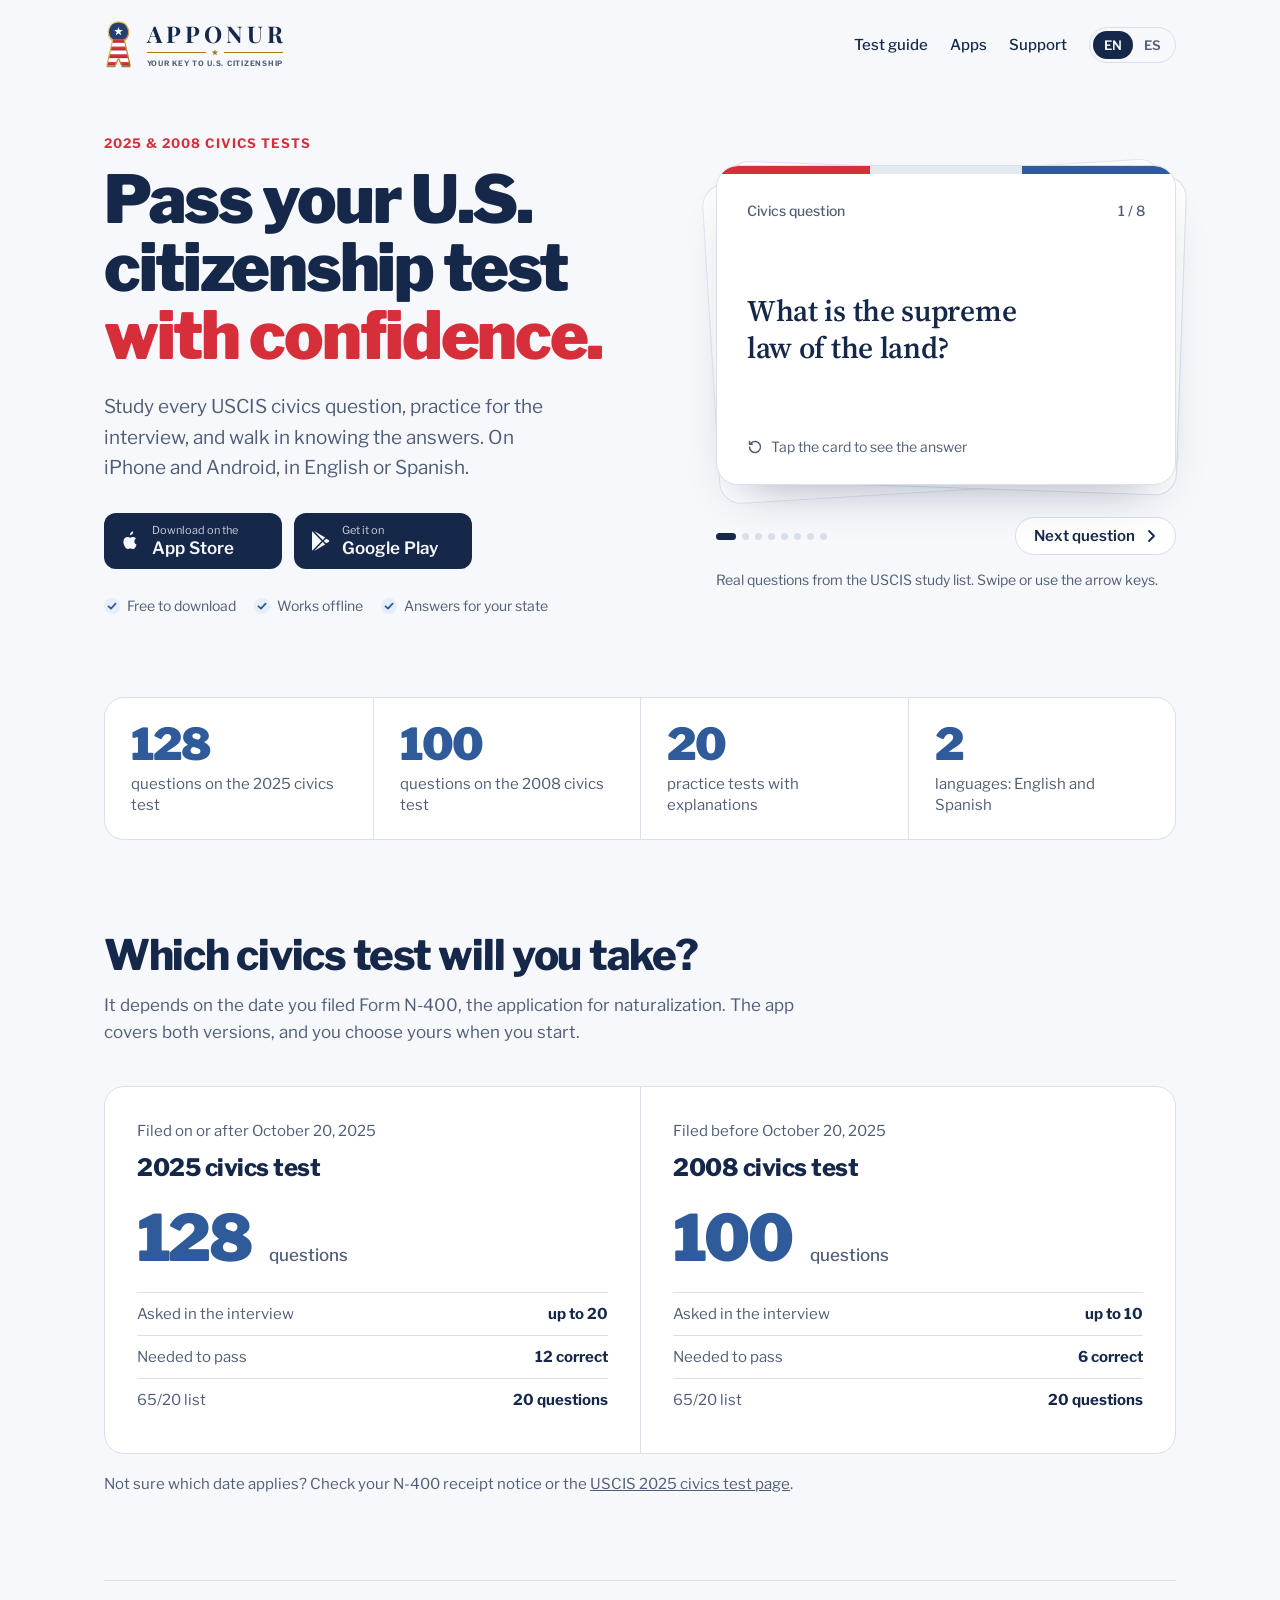
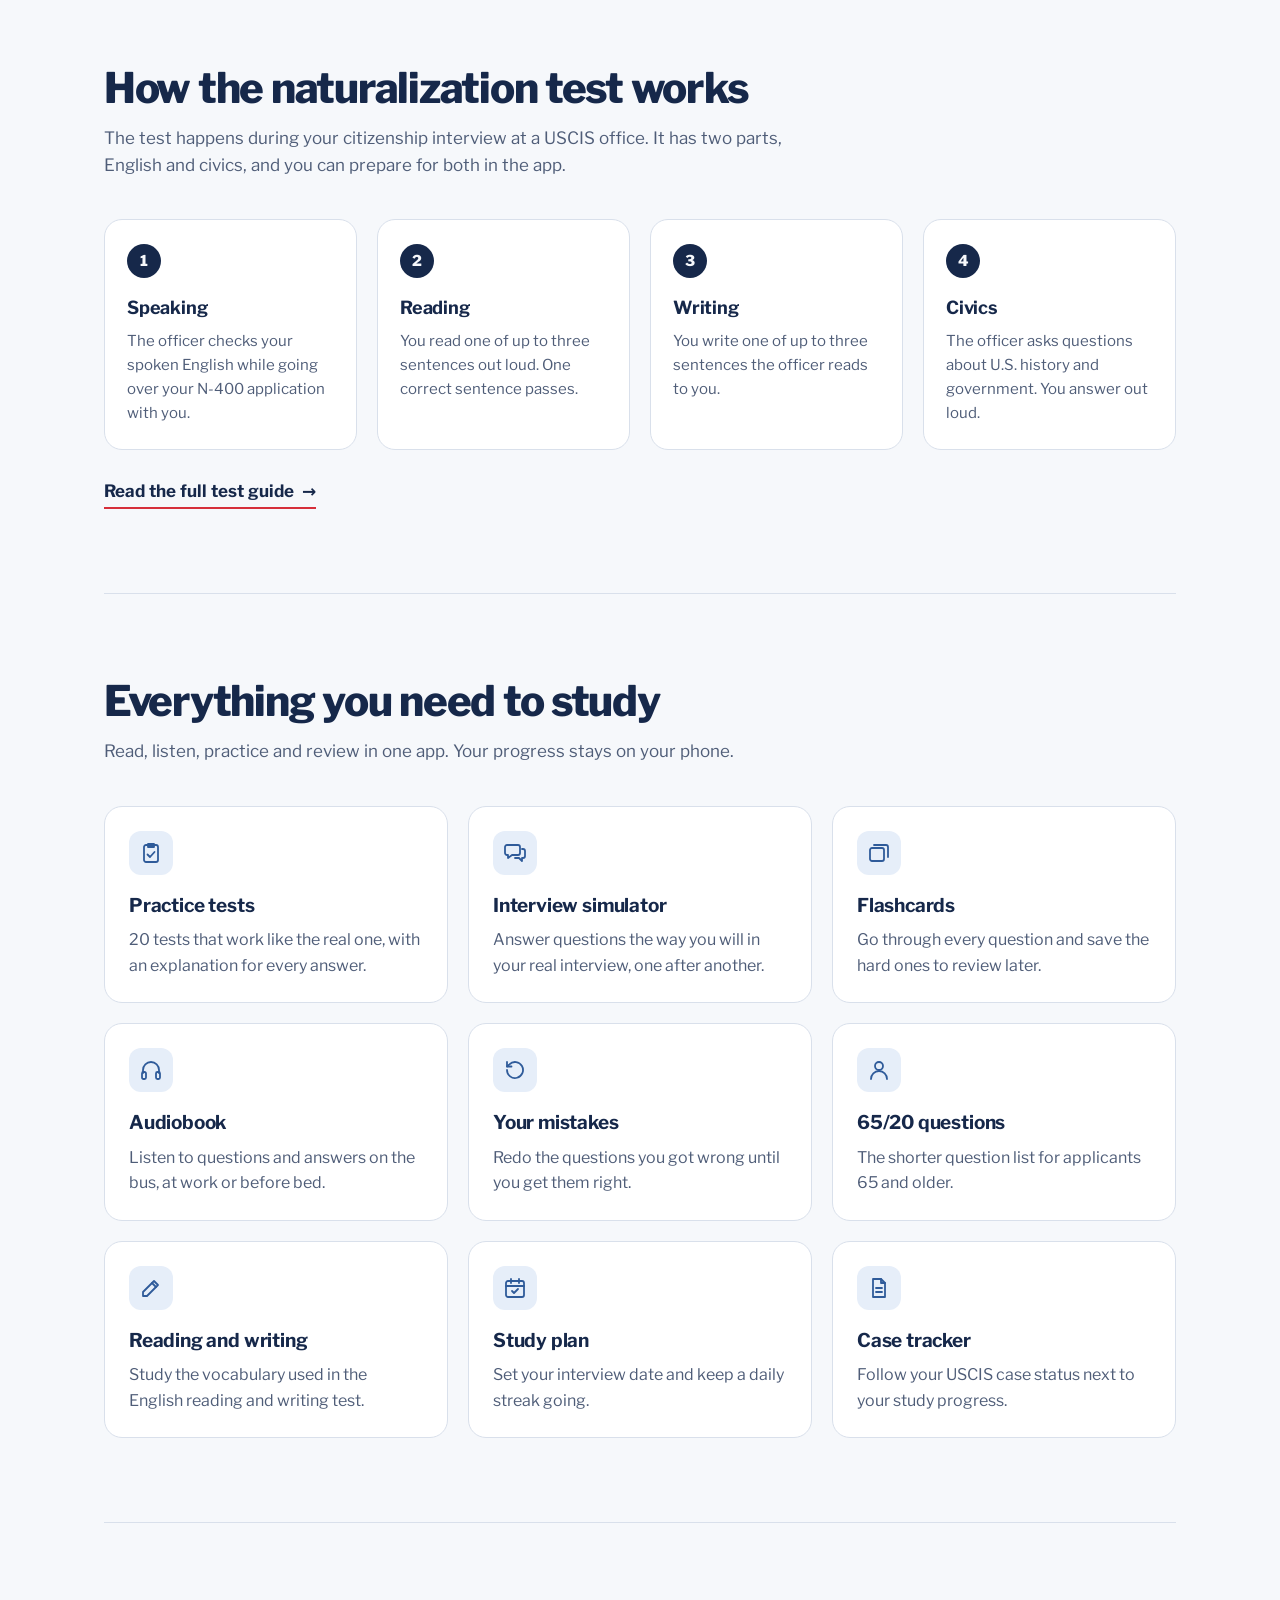
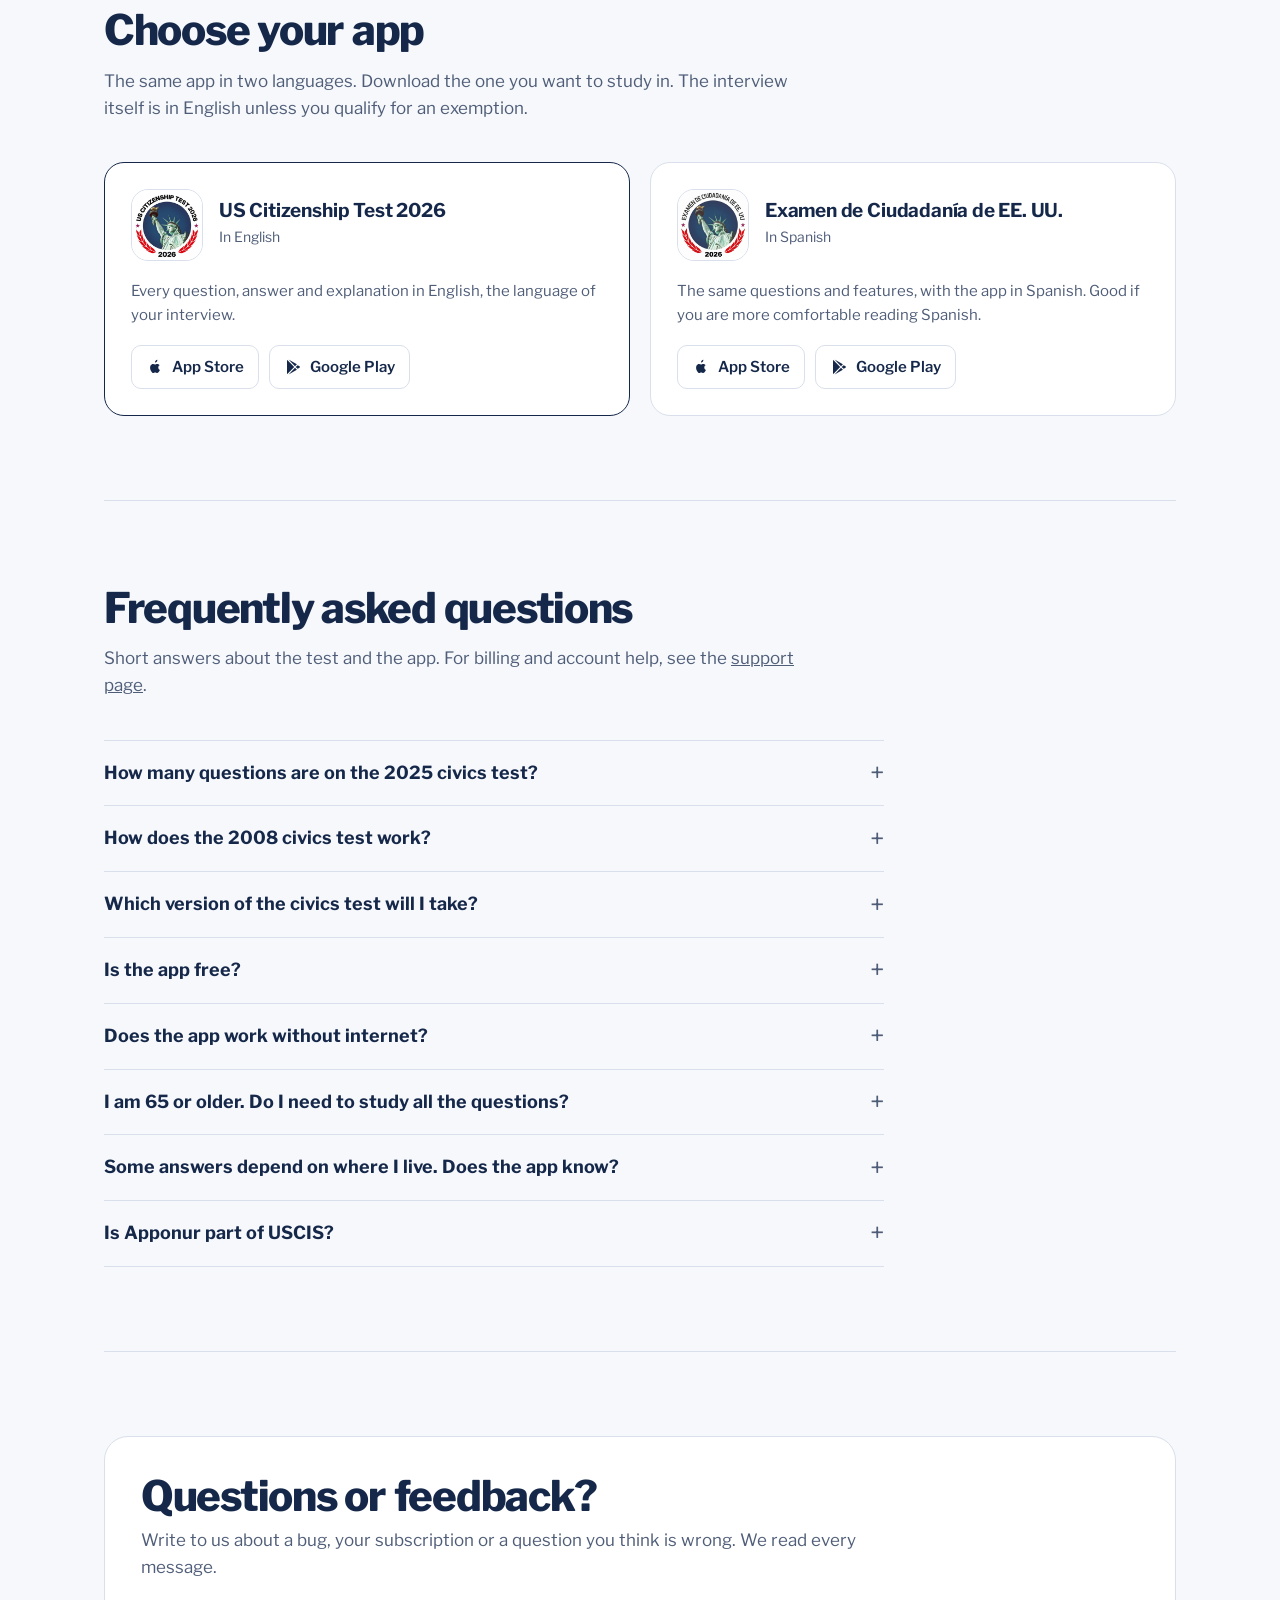
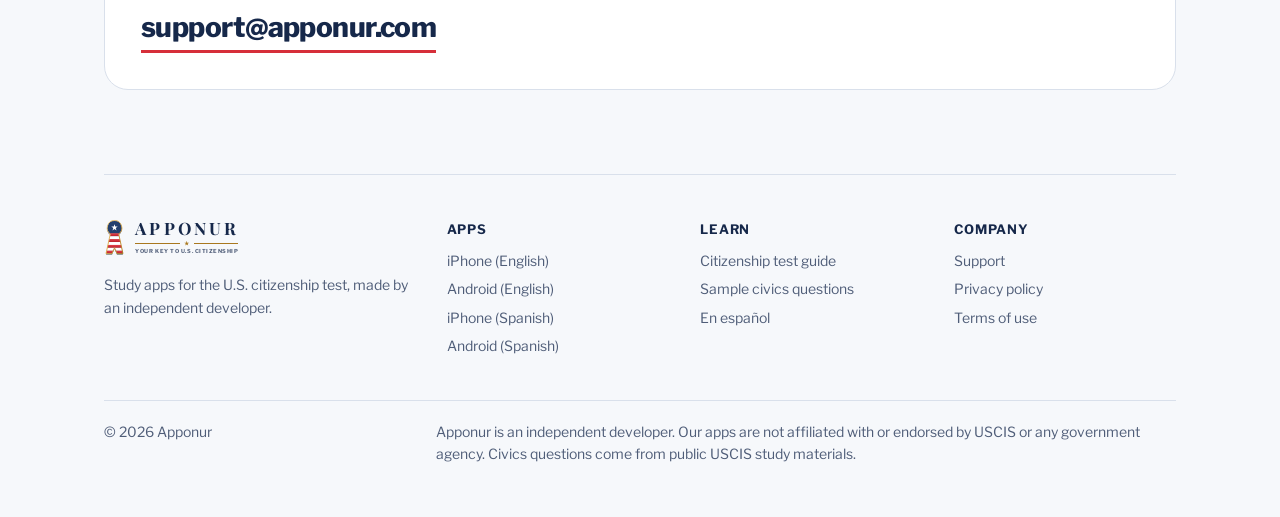
==== commit 1fdded50: "Sayfalar: başlık ve alt bilgide sloganlı logo düzeni Marka bloğu işaret, isim, yıldızlı altın çizgi " ====
--- a/index.html
+++ b/index.html
@@ -25,10 +25,10 @@
 <meta property="og:image:alt" content="Apponur logo next to a civics flashcard: What is the supreme law of the land?">
 <meta name="twitter:card" content="summary_large_image">
 <meta name="apple-itunes-app" content="app-id=1615982636">
-<link rel="icon" href="/favicon.ico?v=3" sizes="32x32">
-<link rel="icon" href="/assets/brand/favicon.svg?v=3" type="image/svg+xml">
-<link rel="apple-touch-icon" href="/assets/brand/apple-touch-icon.png?v=3">
-<link rel="manifest" href="/site.webmanifest?v=3">
+<link rel="icon" href="/favicon.ico" sizes="32x32">
+<link rel="icon" href="/assets/brand/favicon.svg" type="image/svg+xml">
+<link rel="apple-touch-icon" href="/assets/brand/apple-touch-icon.png">
+<link rel="manifest" href="/site.webmanifest">
 <link rel="preconnect" href="https://fonts.googleapis.com">
 <link rel="preconnect" href="https://fonts.gstatic.com" crossorigin>
 <link href="https://fonts.googleapis.com/css2?family=Libre+Franklin:wght@400;500;600;700;800;900&family=Playfair+Display:wght@700&family=Source+Serif+4:opsz,wght@8..60,600&display=swap" rel="stylesheet">
--- a/assets/site.css
+++ b/assets/site.css
@@ -14,19 +14,20 @@
   --count:var(--blue);
   --shadow:0 24px 48px -28px rgba(22,40,74,.45);
   --stripe-white:#E4E9F1;
+  --gold:#A9781F;
   color-scheme:light;
 }
 @media (prefers-color-scheme: dark){
   :root:not([data-theme="light"]){
     --paper:#0E1729; --card:#16233D; --ink:#EEF2F8; --muted:#A8B4CB; --line:#283A5B;
     --blue-soft:#1A2D4D; --red-soft:#3A1E27; --accent:#8DB4EA; --count:#8DB4EA;
-    --shadow:0 24px 48px -28px rgba(0,0,0,.8); --stripe-white:#fff; color-scheme:dark;
+    --shadow:0 24px 48px -28px rgba(0,0,0,.8); --stripe-white:#fff; --gold:#D9A84A; color-scheme:dark;
   }
 }
 :root[data-theme="dark"]{
   --paper:#0E1729; --card:#16233D; --ink:#EEF2F8; --muted:#A8B4CB; --line:#283A5B;
   --blue-soft:#1A2D4D; --red-soft:#3A1E27; --accent:#8DB4EA; --count:#8DB4EA;
-  --shadow:0 24px 48px -28px rgba(0,0,0,.8); --stripe-white:#fff; color-scheme:dark;
+  --shadow:0 24px 48px -28px rgba(0,0,0,.8); --stripe-white:#fff; --gold:#D9A84A; color-scheme:dark;
 }
 *{box-sizing:border-box}
 html{-webkit-text-size-adjust:100%;scroll-behavior:smooth}
@@ -43,8 +44,18 @@
 
 /* ---------- header ---------- */
 .top{display:flex;align-items:center;justify-content:space-between;gap:16px;padding:20px 0}
-.brand{display:inline-flex;align-items:center;gap:10px;font-weight:900;font-size:22px;letter-spacing:-.02em;text-decoration:none}
-.brand img{display:block;width:auto;height:42px;flex:none}
+/* Brand lockup: keyhole mark, name, a gold rule with a star, and the tagline.
+   Sizes are in em so the footer can shrink the whole lockup with one font-size. */
+.brand{display:inline-flex;align-items:center;gap:.6em;font-size:23px;text-decoration:none;color:var(--ink)}
+.brand-mark{display:block;height:2.15em;width:auto;flex:none}
+.brand-text{display:inline-flex;flex-direction:column;align-items:flex-start}
+.brand-name{font:700 1em/1 "Playfair Display",Georgia,serif;letter-spacing:.18em;text-transform:uppercase;margin-right:-.18em}
+.brand-orn{align-self:stretch;display:flex;align-items:center;gap:.26em;margin:.2em 0 .19em}
+.brand-orn i{flex:1;height:1px;background:var(--gold)}
+.brand-orn b{width:.3em;height:.3em;background:var(--gold);clip-path:polygon(50% 0,61% 35%,98% 35%,68% 57%,79% 91%,50% 70%,21% 91%,32% 57%,2% 35%,39% 35%)}
+.brand-tag{font:700 .32em/1 "Libre Franklin",sans-serif;text-transform:uppercase;letter-spacing:var(--tag-ls);margin-right:calc(-1 * var(--tag-ls));color:var(--muted);white-space:nowrap}
+/* tracking that makes each tagline exactly as wide as the name */
+.brand-tag{--tag-ls:.0994em}html[lang="es"] .brand-tag{--tag-ls:.183em}
 .top nav{display:flex;align-items:center;gap:22px;font-weight:500;font-size:15px}
 .top nav a{text-decoration:none}
 .top nav a.navlink:hover{text-decoration:underline;text-underline-offset:5px;text-decoration-thickness:2px}
@@ -192,8 +203,8 @@
 /* footer */
 footer{border-top:1.5px solid var(--line);padding:44px 0 52px;font-size:14px;color:var(--muted)}
 footer .cols{display:grid;grid-template-columns:1.4fr 1fr 1fr 1fr;gap:32px}
-footer .brand{font-size:19px;color:var(--ink)}
-footer .brand img{height:34px}
+footer .brand{font-size:17px}
+
 footer .about{margin:12px 0 0;max-width:34ch}
 footer h4{margin:0 0 10px;font-size:13px;letter-spacing:.06em;text-transform:uppercase;color:var(--ink)}
 footer ul{list-style:none;margin:0;padding:0}
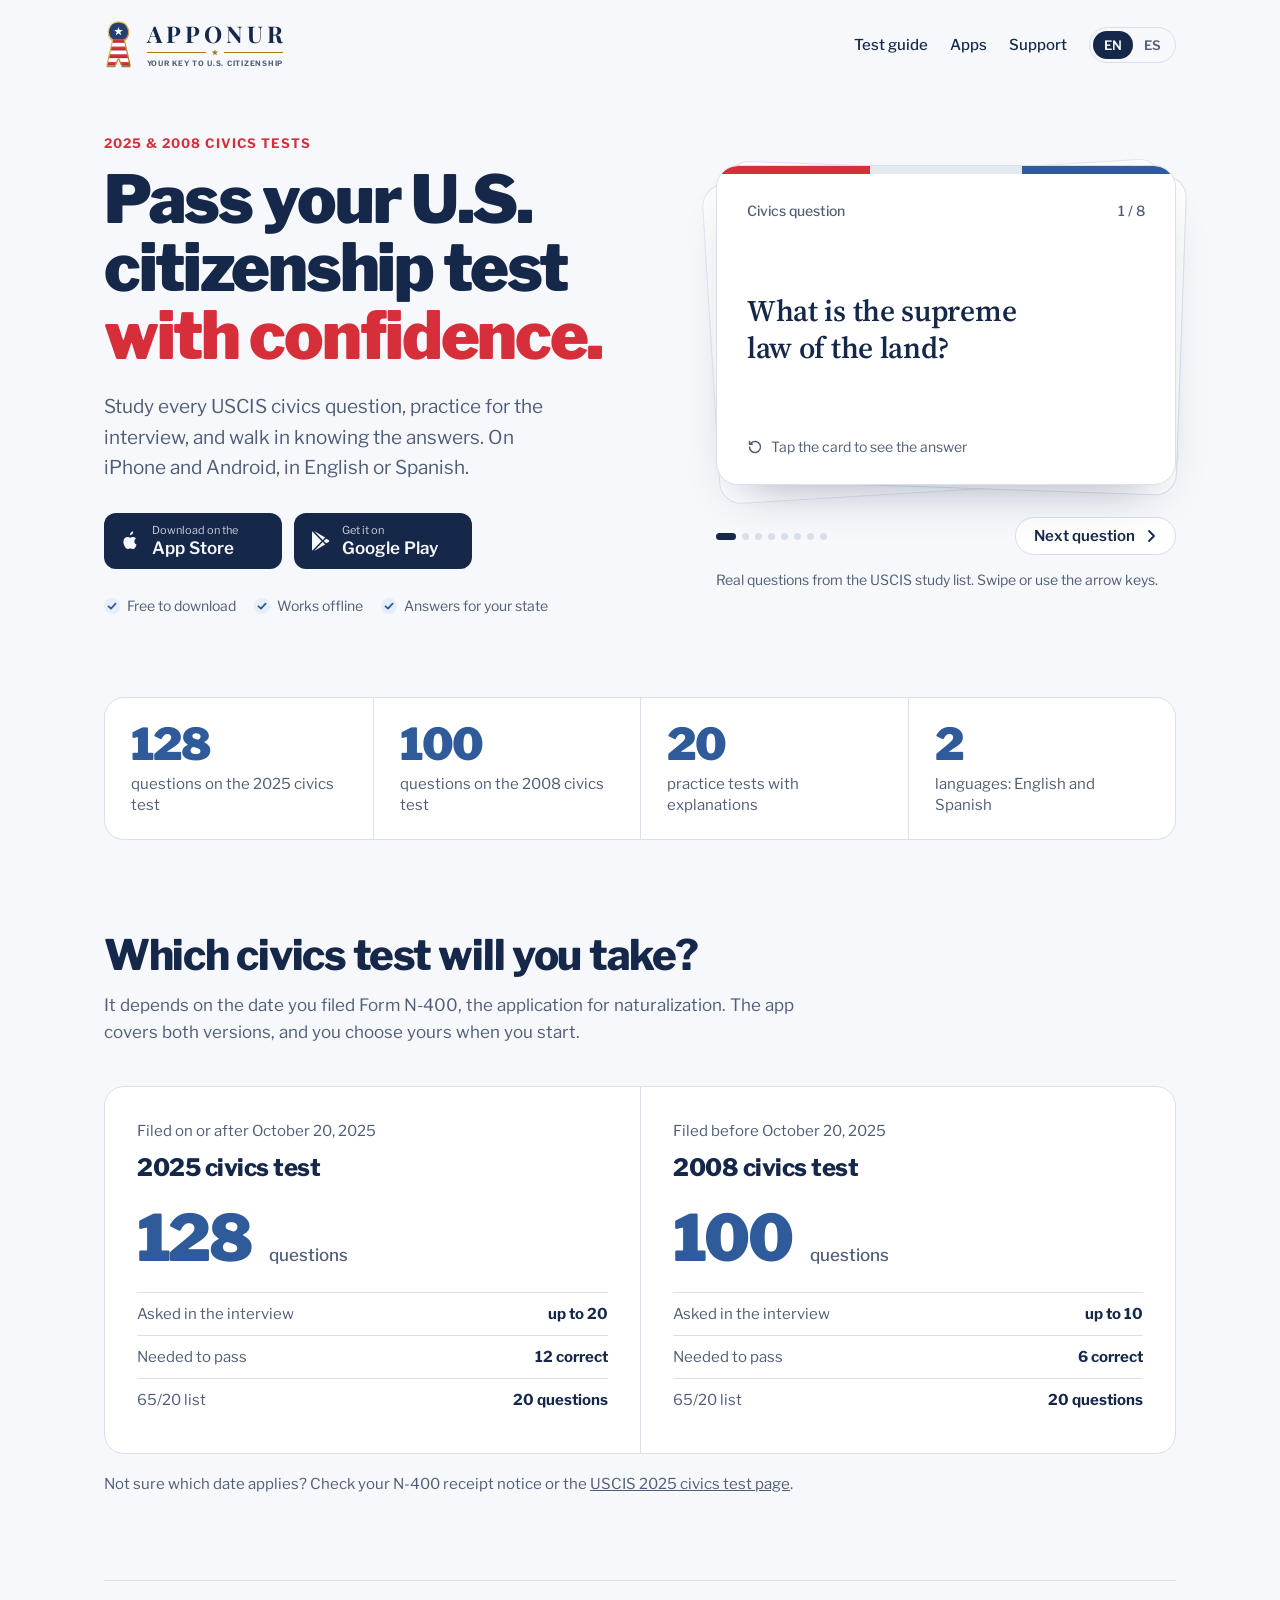
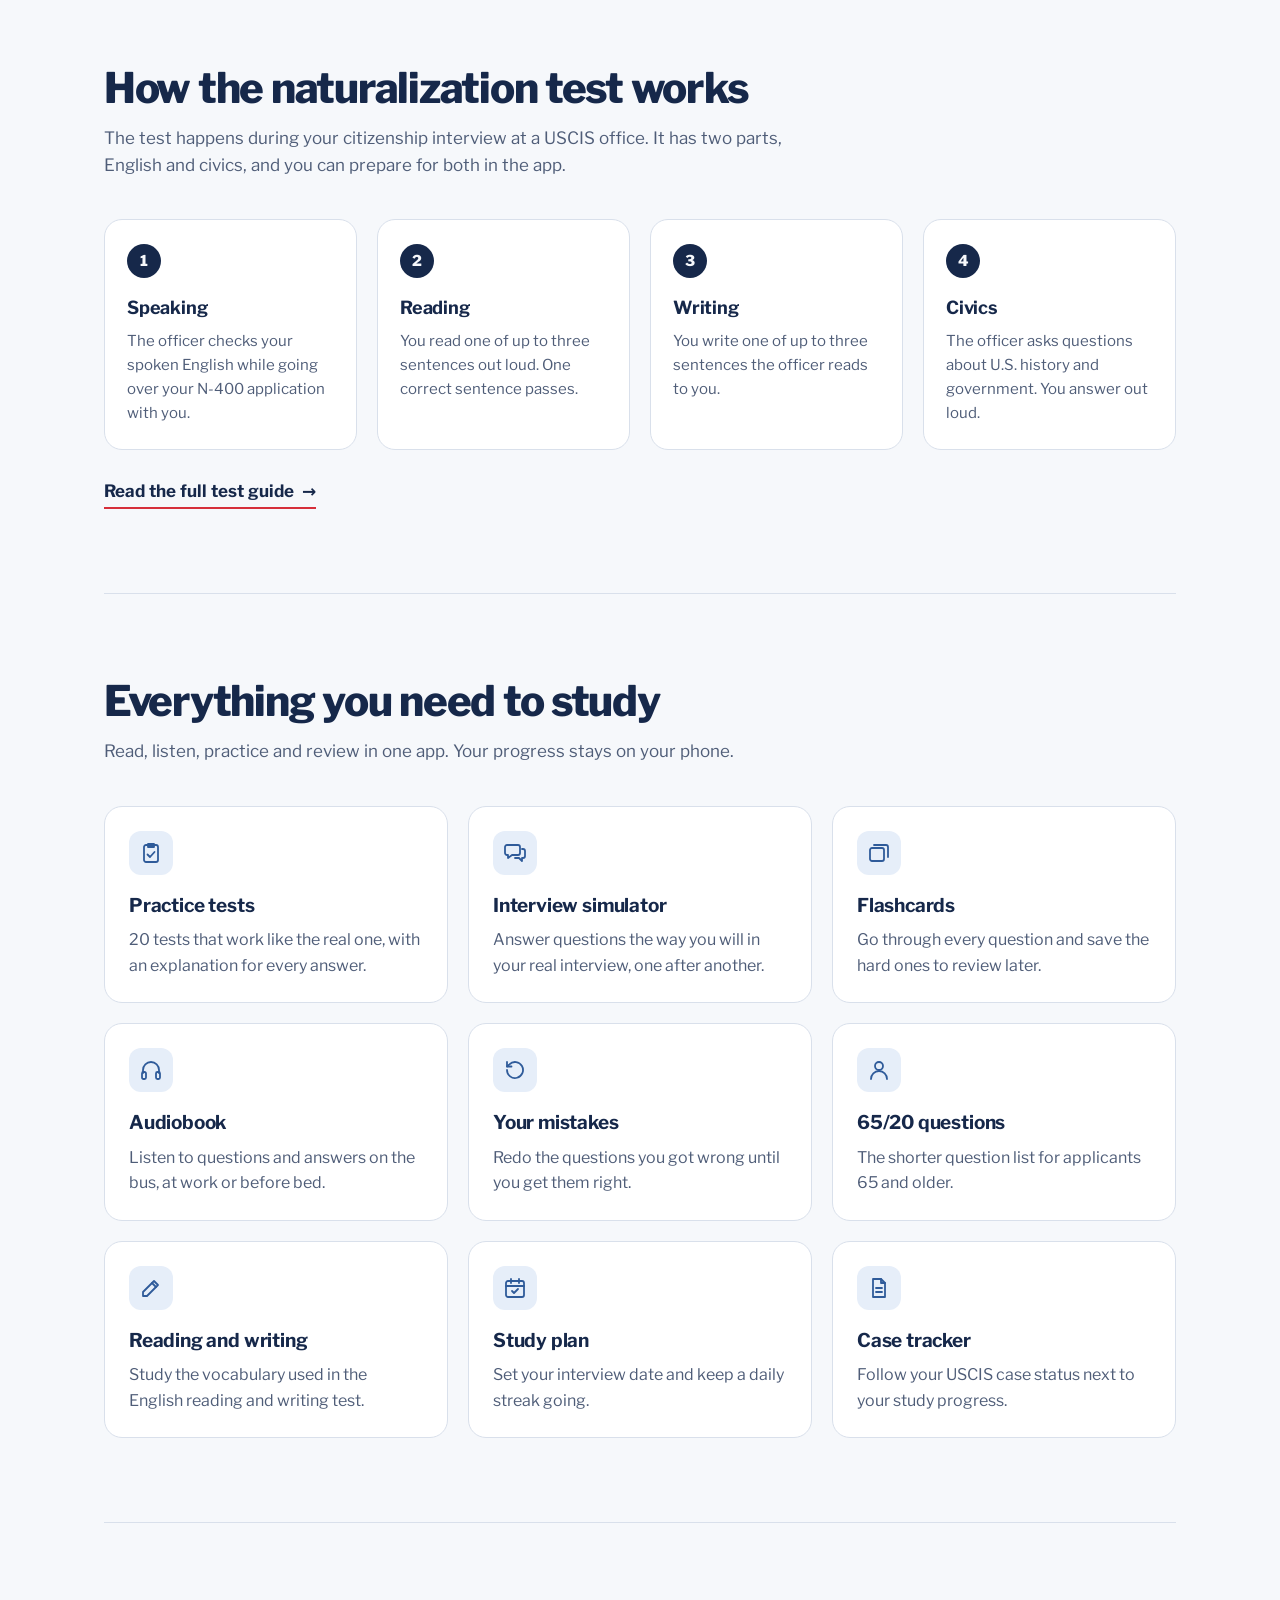
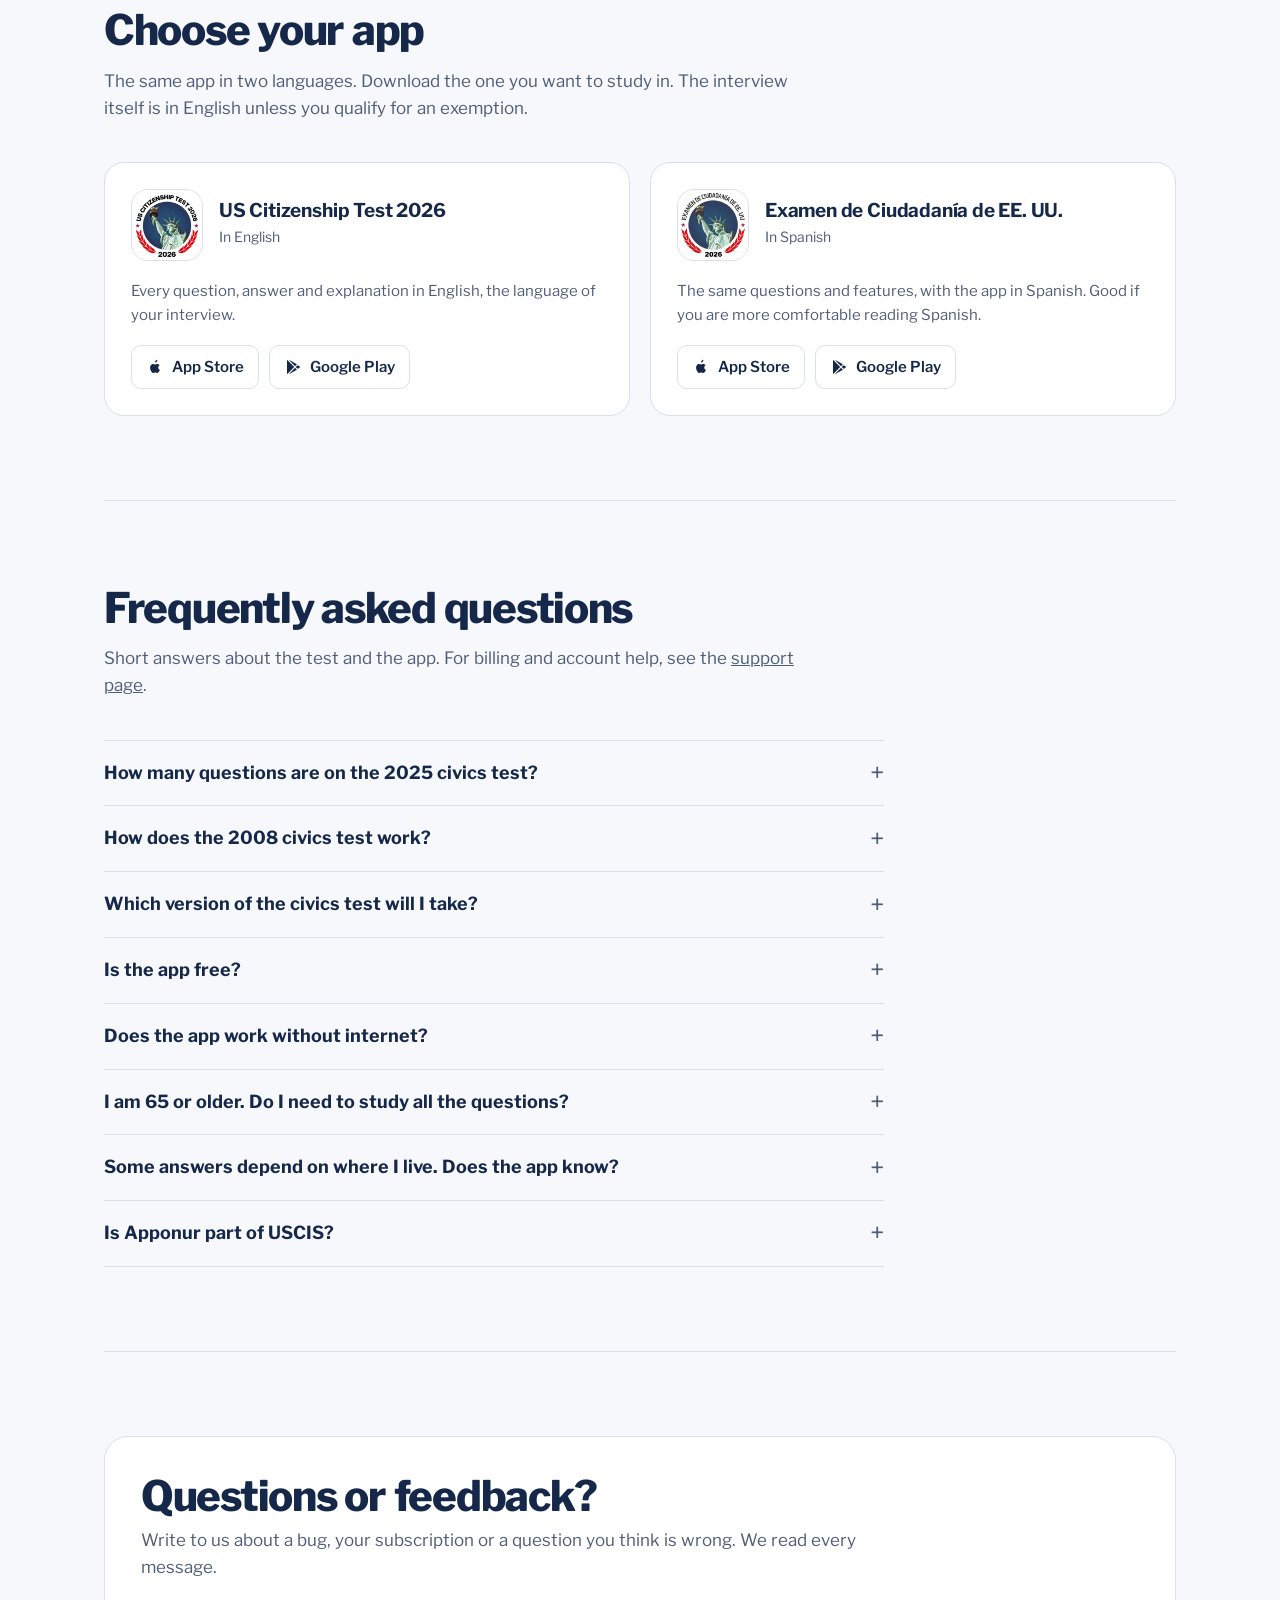
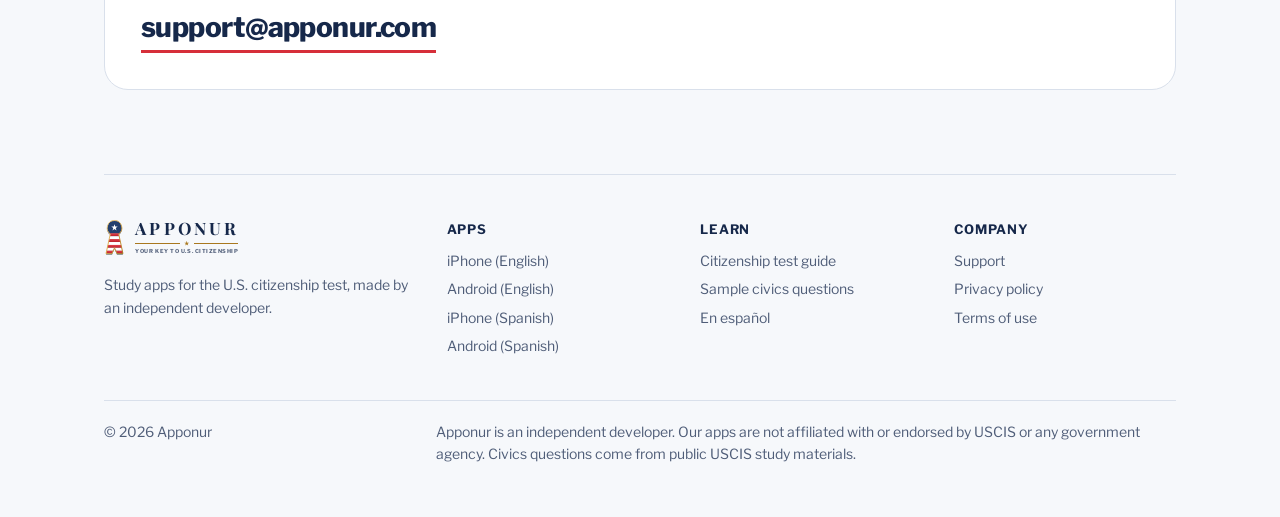
==== commit 9185cb18: "Uygulama kartları: koyu modda beyaz kenarlık kaldırıldı Sayfa dilindeki uygulama kartı kenarlığını y" ====
--- a/index.html
+++ b/index.html
@@ -25,10 +25,10 @@
 <meta property="og:image:alt" content="Apponur logo next to a civics flashcard: What is the supreme law of the land?">
 <meta name="twitter:card" content="summary_large_image">
 <meta name="apple-itunes-app" content="app-id=1615982636">
-<link rel="icon" href="/favicon.ico" sizes="32x32">
-<link rel="icon" href="/assets/brand/favicon.svg" type="image/svg+xml">
-<link rel="apple-touch-icon" href="/assets/brand/apple-touch-icon.png">
-<link rel="manifest" href="/site.webmanifest">
+<link rel="icon" href="/favicon.ico?v=3" sizes="32x32">
+<link rel="icon" href="/assets/brand/favicon.svg?v=3" type="image/svg+xml">
+<link rel="apple-touch-icon" href="/assets/brand/apple-touch-icon.png?v=3">
+<link rel="manifest" href="/site.webmanifest?v=3">
 <link rel="preconnect" href="https://fonts.googleapis.com">
 <link rel="preconnect" href="https://fonts.gstatic.com" crossorigin>
 <link href="https://fonts.googleapis.com/css2?family=Libre+Franklin:wght@400;500;600;700;800;900&family=Playfair+Display:wght@700&family=Source+Serif+4:opsz,wght@8..60,600&display=swap" rel="stylesheet">
@@ -232,7 +232,7 @@
       <h2 id="ah">Choose your app</h2>
       <p class="intro">The same app in two languages. Download the one you want to study in. The interview itself is in English unless you qualify for an exemption.</p>
       <div class="apps">
-        <div class="appcard primary">
+        <div class="appcard">
           <div class="app"><img src="/assets/icon-en.png" alt="US Citizenship Test 2026 app icon" width="72" height="72" loading="lazy"><div><b>US Citizenship Test 2026</b><span>In English</span></div></div>
           <p>Every question, answer and explanation in English, the language of your interview.</p>
           <div class="links">
--- a/assets/site.css
+++ b/assets/site.css
@@ -170,7 +170,6 @@
 /* apps */
 .apps{display:grid;grid-template-columns:1fr 1fr;gap:20px}
 .appcard{background:var(--card);border:1.5px solid var(--line);border-radius:20px;padding:26px;display:flex;flex-direction:column;gap:18px}
-.appcard.primary{border-color:var(--ink)}
 .app{display:flex;align-items:center;gap:16px}
 .app img{width:72px;height:72px;border-radius:17px;border:1px solid var(--line);flex:none}
 .app b{display:block;font-size:19px;letter-spacing:-.01em;line-height:1.25}
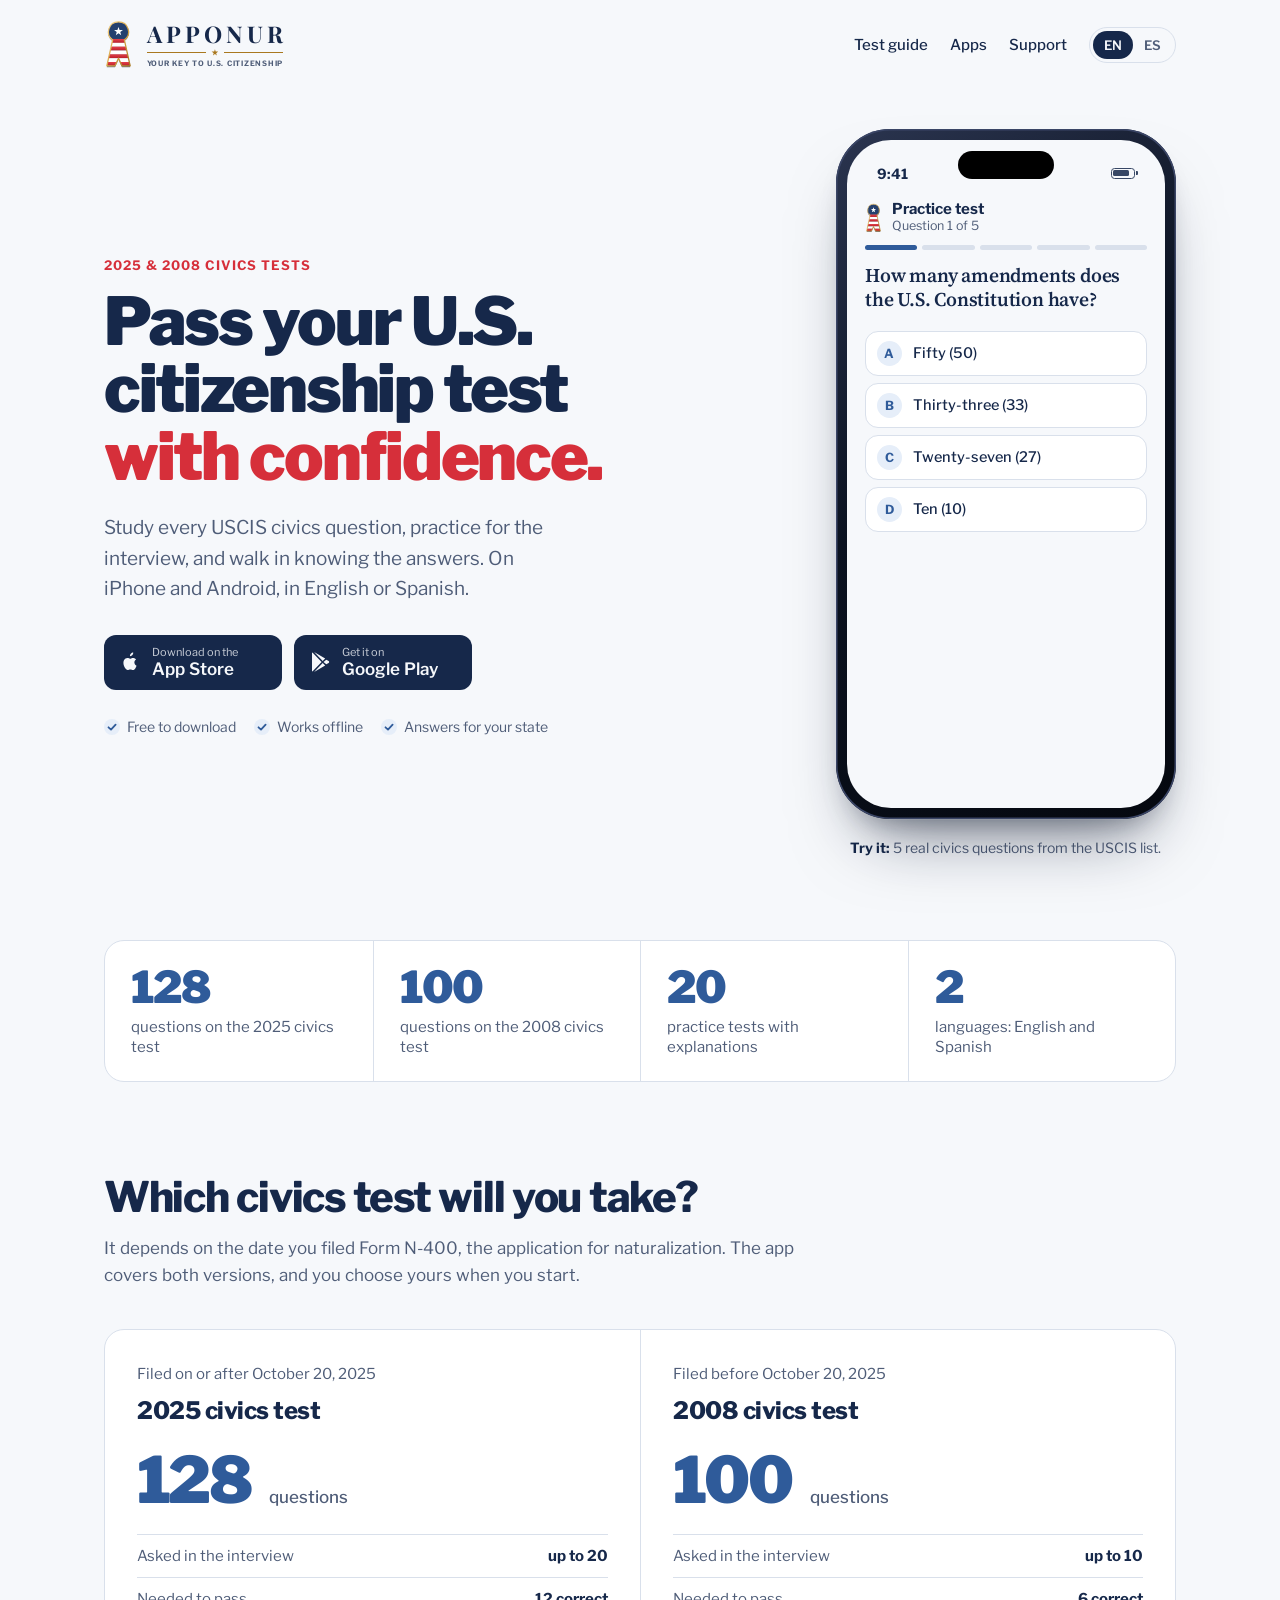
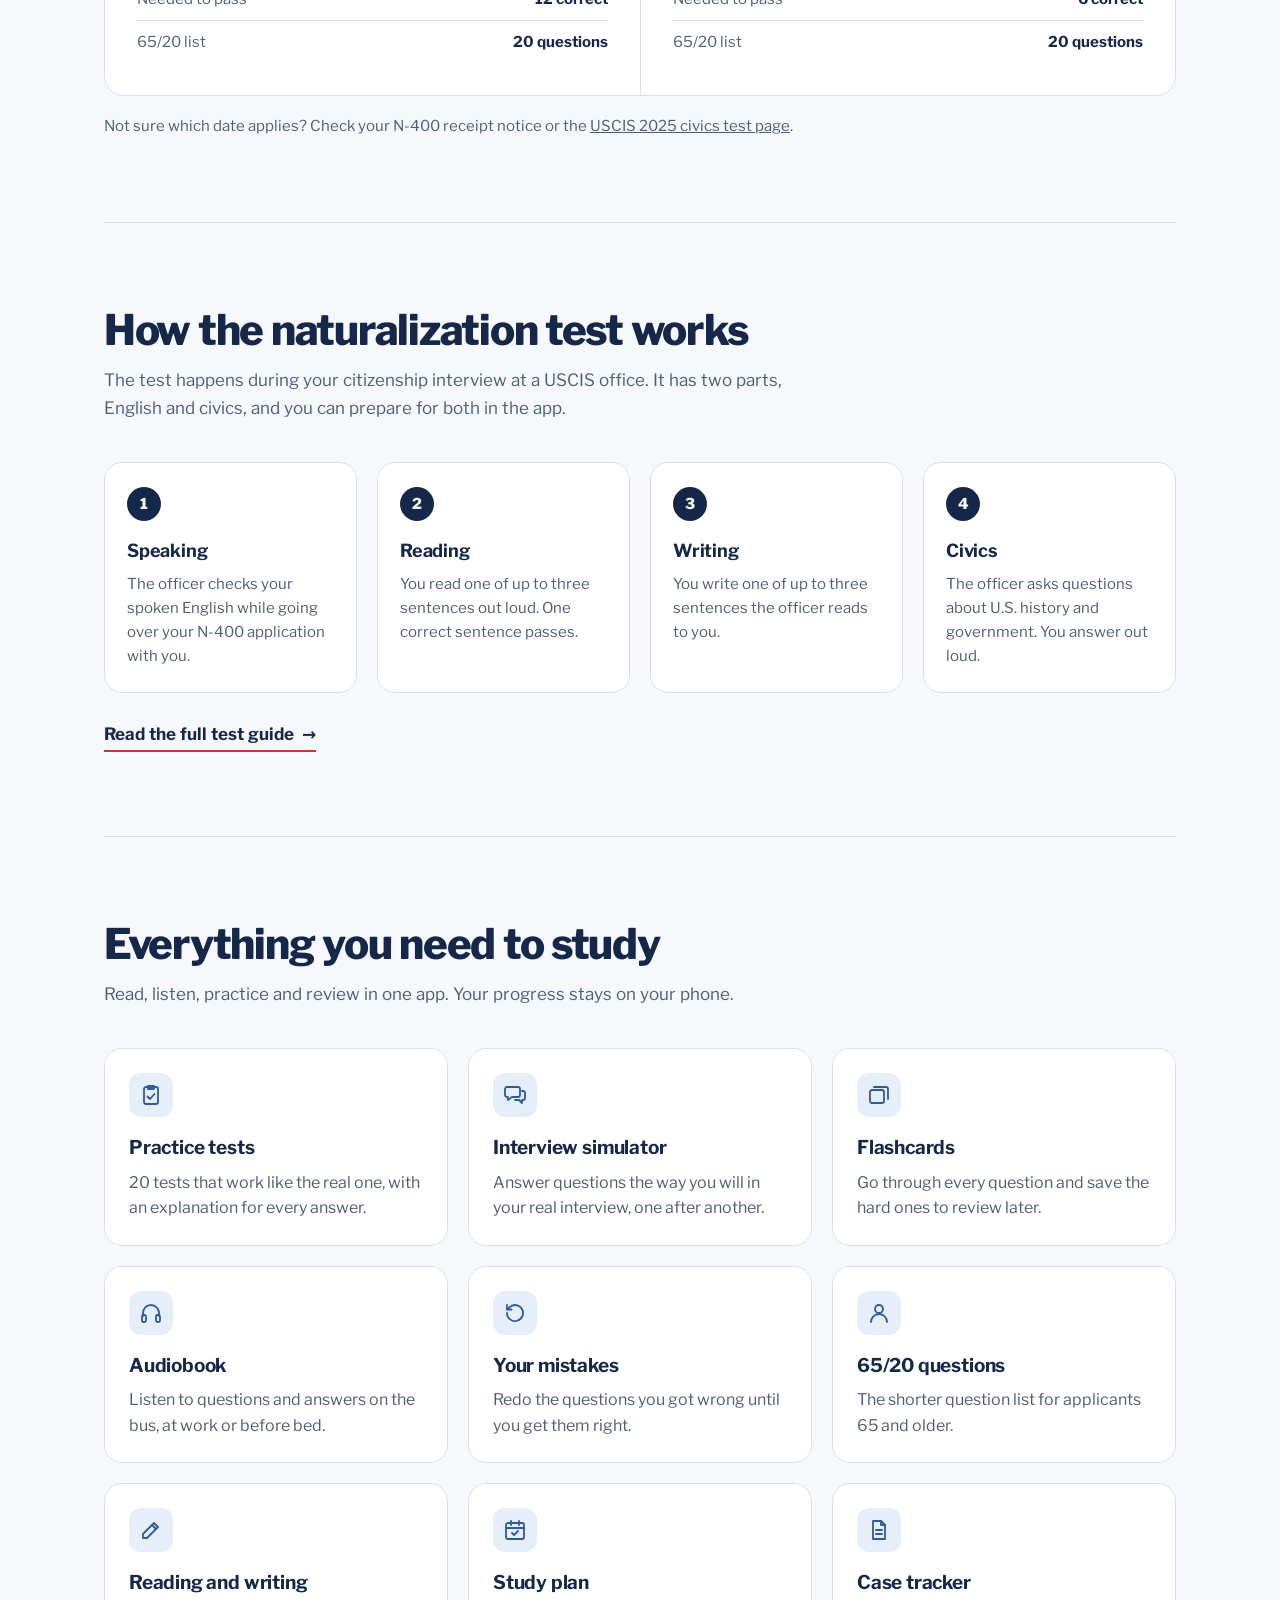
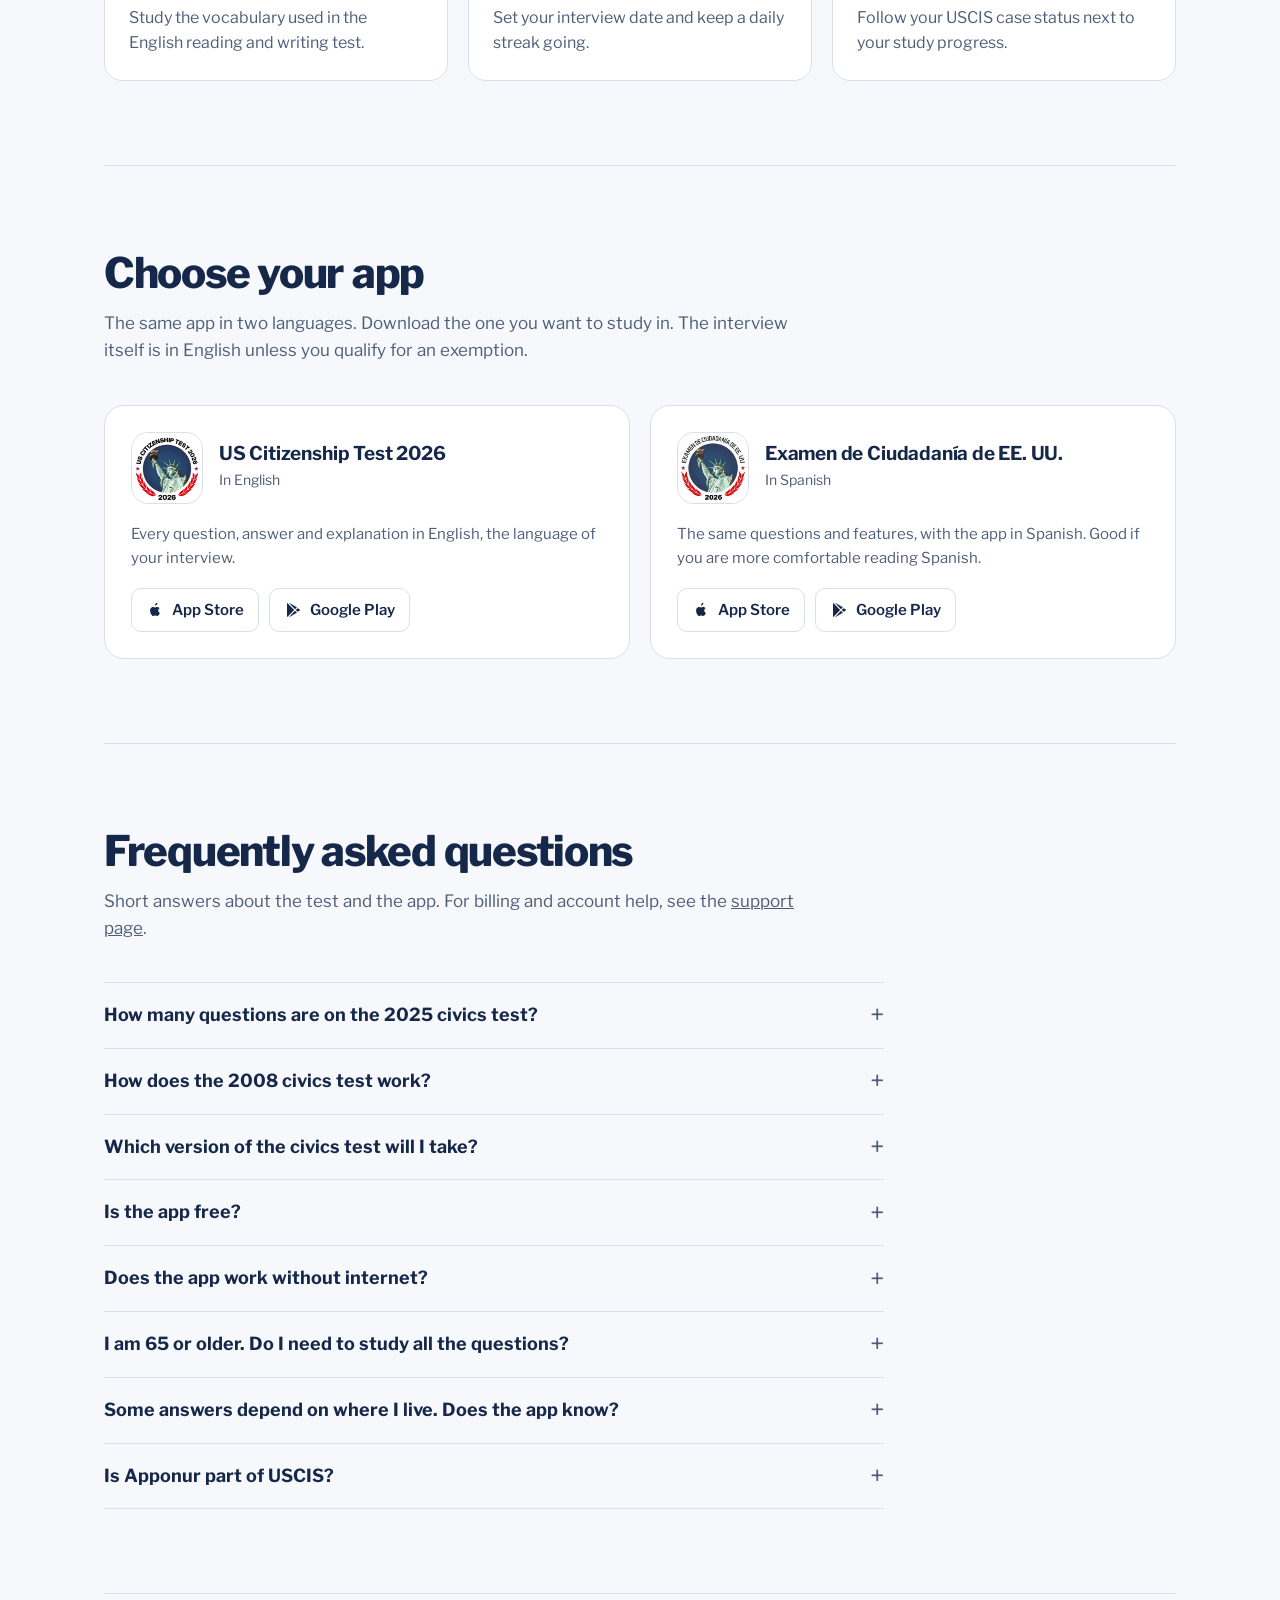
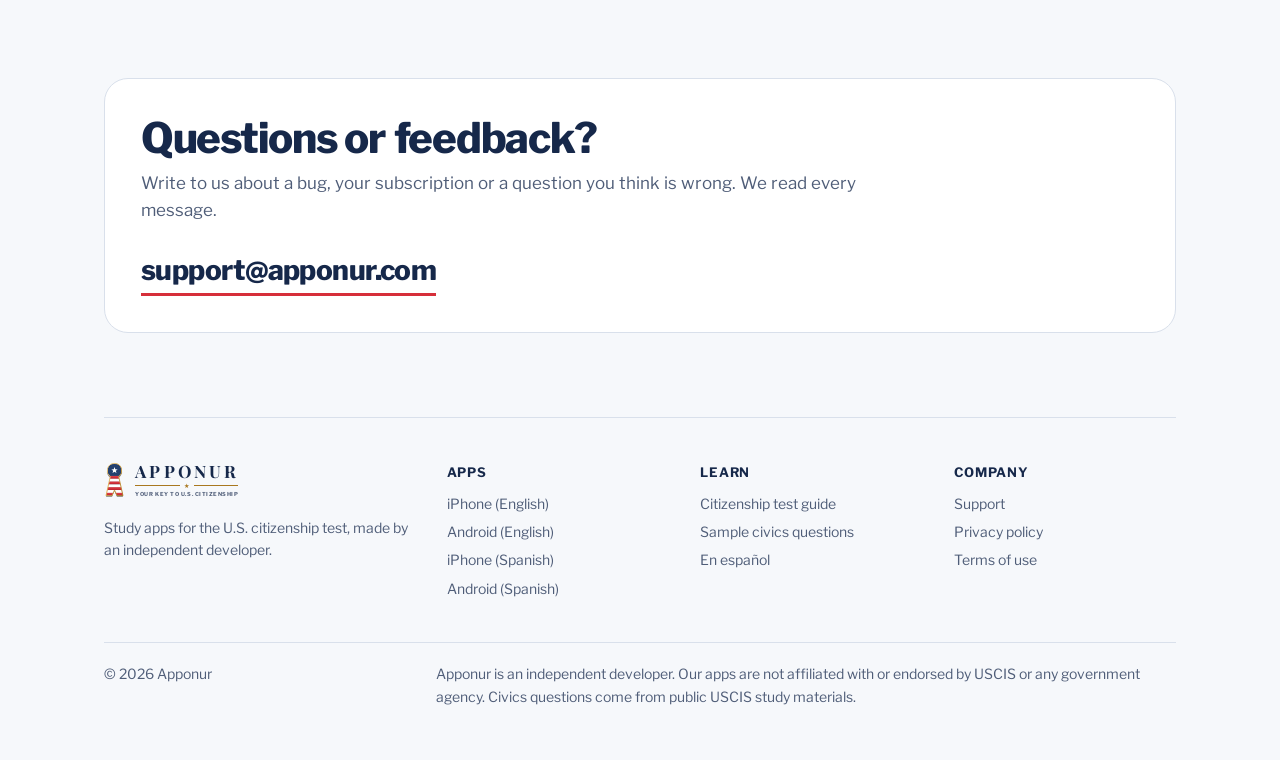
==== commit f1785254: "Ana sayfa: kart demosu yerine telefonda 5 soruluk deneme testi Hero'daki çevrilebilir kart, uygulama" ====
--- a/index.html
+++ b/index.html
@@ -139,29 +139,21 @@
         </ul>
       </div>
 
-      <div class="deck">
-        <div class="stack">
-          <button class="card" id="card" type="button" aria-pressed="false" aria-describedby="cardHelp">
-            <span class="card-inner">
-              <span class="face front">
-                                <span class="meta"><span>Civics question</span><span data-counter>1 / 8</span></span>
-                <span class="q" id="question">What is the supreme law of the land?</span>
-                <span class="hint" id="cardHelp"><svg viewBox="0 0 16 16" aria-hidden="true"><path d="M2.5 8a5.5 5.5 0 1 0 1.6-3.9M2.5 2.5v2.8h2.8" fill="none" stroke="currentColor" stroke-width="1.5" stroke-linecap="round" stroke-linejoin="round"/></svg>Tap the card to see the answer</span>
-              </span>
-              <span class="face back" aria-hidden="true">
-                                <span class="meta"><span>Answer</span><span data-counter>1 / 8</span></span>
-                <span class="q" id="answerText">The Constitution</span>
-                <span class="hint">Tap again to see the question</span>
-              </span>
-            </span>
-          </button>
-        </div>
-        <div class="deck-controls">
-          <div class="dots" id="dots" aria-hidden="true"></div>
-          <button class="next" id="next" type="button">Next question <svg viewBox="0 0 16 16" aria-hidden="true"><path d="M6 3l5 5-5 5" fill="none" stroke="currentColor" stroke-width="1.8" stroke-linecap="round" stroke-linejoin="round"/></svg></button>
-        </div>
-        <p class="deck-note">Real questions from the USCIS study list. Swipe or use the arrow keys.</p>
-        <p class="sr-only" id="cardLive" aria-live="polite"></p>
+<div class="demo">
+        <div class="phone" id="quiz">
+          <div class="screen">
+            <div class="app-status" aria-hidden="true"><span>9:41</span><span class="bat"></span></div>
+            <div class="app-head"><img src="/assets/brand/mark.svg" alt="" width="17" height="30"><div><b>Practice test</b><span class="app-count">Question 1 of 5</span></div></div>
+            <div class="app-progress" aria-hidden="true"><i class="now"></i><i></i><i></i><i></i><i></i></div>
+            <div class="app-body">
+              <div class="app-view">
+                <p class="app-q" id="quiz-q">What is the supreme law of the land?</p>
+                <div class="app-opts" role="group" aria-labelledby="quiz-q"><button class="app-opt" type="button" disabled><span class="app-key">A</span><span class="app-txt">The Constitution</span><span class="app-mark" aria-hidden="true"></span></button><button class="app-opt" type="button" disabled><span class="app-key">B</span><span class="app-txt">The Declaration of Independence</span><span class="app-mark" aria-hidden="true"></span></button><button class="app-opt" type="button" disabled><span class="app-key">C</span><span class="app-txt">The Emancipation Proclamation</span><span class="app-mark" aria-hidden="true"></span></button><button class="app-opt" type="button" disabled><span class="app-key">D</span><span class="app-txt">The Federalist Papers</span><span class="app-mark" aria-hidden="true"></span></button></div>
+              </div>
+            </div>
+          </div>
+        </div>
+        <p class="demo-cap"><b>Try it:</b> 5 real civics questions from the USCIS list.</p>
       </div>
     </section>
 
@@ -316,18 +308,8 @@
   </footer>
 </div>
 
-<script type="application/json" id="cards">
-{"answerLabel":"Answer","cards":[
-  ["What is the supreme law of the land?","The Constitution"],
-  ["How many U.S. senators are there?","One hundred (100)"],
-  ["We elect a U.S. senator for how many years?","Six (6)"],
-  ["Who was the first President of the United States?","George Washington"],
-  ["How many amendments does the U.S. Constitution have?","Twenty-seven (27)"],
-  ["Name the three branches of government.","Legislative, executive and judicial"],
-  ["Why does the flag have 13 stripes?","Because there were 13 original colonies"],
-  ["When do we celebrate Independence Day?","July 4"]
-]}
-</script>
+<script type="application/json" id="quiz-data">{"labels":{"title":"Practice test","of":"Question {n} of {t}","choose":"Choose an answer","right":"Correct!","wrong":"Not quite.","answerIs":"The answer is:","next":"Next question","finish":"See my score","scoreOf":"{s} of {t} correct","levels":[["Keep going!","Everyone starts somewhere. The app shows every answer and explains why."],["Keep going!","Everyone starts somewhere. The app shows every answer and explains why."],["Keep going!","Everyone starts somewhere. The app shows every answer and explains why."],["Good start!","A few minutes a day with the app will get you there."],["Great job!","You're almost there. Close the gaps with 20 full practice tests."],["Perfect score!","You know your stuff. Stay sharp with all 128 questions."]],"passed":"That's a passing score (60%) in the real interview.","failed":"In the real interview you need 60% to pass.","cta":"Get all 128 questions in the app","again":"Try 5 more questions","inEnglish":"In English:","ios":["Download on the","App Store"],"android":["Get it on","Google Play"]},"links":{"ios":"https://apps.apple.com/us/app/id1615982636","android":"https://play.google.com/store/apps/details?id=com.apponur.uscitizenshiptest"},"questions":[{"q":"What is the supreme law of the land?","o":["The Constitution","The Declaration of Independence","The Emancipation Proclamation","The Federalist Papers"],"a":0,"w":"The Constitution sets up the government and protects the basic rights of Americans. No law can go against it."},{"q":"How many U.S. senators are there?","o":["50","100","435","538"],"a":1,"w":"Each of the 50 states elects two senators."},{"q":"We elect a U.S. senator for how many years?","o":["Two (2)","Four (4)","Six (6)","Eight (8)"],"a":2,"w":"Representatives serve two years and the President serves four."},{"q":"Who was the first President of the United States?","o":["John Adams","George Washington","Thomas Jefferson","Abraham Lincoln"],"a":1,"w":"George Washington led the army in the Revolutionary War and became President in 1789."},{"q":"How many amendments does the U.S. Constitution have?","o":["Ten (10)","Twenty-seven (27)","Thirty-three (33)","Fifty (50)"],"a":1,"w":"The first ten amendments are called the Bill of Rights."},{"q":"What are the two parts of the U.S. Congress?","o":["The Senate and the House of Representatives","The President and the Cabinet","The Supreme Court and the federal courts","The Senate and the Cabinet"],"a":0,"w":"Together, the Senate and the House make the federal laws."},{"q":"Why does the flag have 13 stripes?","o":["For the first 13 presidents","Because there were 13 original colonies","For the 13 founding fathers","For the 13 largest states"],"a":1,"w":"The stripes stand for the 13 original colonies. The 50 stars stand for the 50 states."},{"q":"When do we celebrate Independence Day?","o":["July 4","January 1","November 11","September 17"],"a":0,"w":"The Declaration of Independence was adopted on July 4, 1776."},{"q":"Who is the Commander in Chief of the U.S. military?","o":["The Secretary of Defense","The President","The Vice President","The Speaker of the House"],"a":1,"w":"The Constitution gives this role to the President."},{"q":"What ocean is on the East Coast of the United States?","o":["Pacific Ocean","Atlantic Ocean","Indian Ocean","Arctic Ocean"],"a":1,"w":"The Pacific Ocean is on the West Coast."}]}</script>
+<script src="/assets/quiz.js" defer></script>
 <script src="/assets/home.js" defer></script>
 </body>
 </html>
--- a/assets/site.css
+++ b/assets/site.css
@@ -59,6 +59,7 @@
 .top nav{display:flex;align-items:center;gap:22px;font-weight:500;font-size:15px}
 .top nav a{text-decoration:none}
 .top nav a.navlink:hover{text-decoration:underline;text-underline-offset:5px;text-decoration-thickness:2px}
+.top nav a.navlink[aria-current="page"]{text-decoration:underline;text-underline-offset:5px;text-decoration-thickness:2px;text-decoration-color:var(--red)}
 .lang{display:inline-flex;border:1.5px solid var(--line);border-radius:999px;padding:3px}
 .lang a,.lang button{font:600 13px "Libre Franklin",sans-serif;border:0;background:none;color:var(--muted);padding:5px 11px;border-radius:999px;cursor:pointer;text-decoration:none;line-height:1.4}
 .lang [aria-current="true"],.lang [aria-pressed="true"]{background:var(--ink);color:var(--paper)}
@@ -77,44 +78,101 @@
 .store:hover{transform:translateY(-2px)}
 .ticks{display:flex;flex-wrap:wrap;gap:8px 18px;margin:26px 0 0;padding:0;list-style:none;font-size:14px;color:var(--muted)}
 .ticks li{display:flex;align-items:center;gap:7px}
-.ticks li::before{content:"";width:16px;height:16px;flex:none;border-radius:50%;background:var(--blue-soft) url("data:image/svg+xml,%3Csvg xmlns='http://www.w3.org/2000/svg' viewBox='0 0 16 16'%3E%3Cpath d='M4.5 8.3 7 10.6l4.6-5' fill='none' stroke='%232F5B9A' stroke-width='1.8' stroke-linecap='round' stroke-linejoin='round'/%3E%3C/svg%3E") center/16px no-repeat}
+.ticks li{position:relative}
+.ticks li::before{content:"";width:16px;height:16px;flex:none;border-radius:50%;background:var(--blue-soft)}
+/* the check is a mask so it takes the theme's accent colour (readable in dark mode too) */
+.ticks li::after{content:"";position:absolute;left:0;top:50%;width:16px;height:16px;margin-top:-8px;background:var(--accent);-webkit-mask:url("data:image/svg+xml,%3Csvg xmlns='http://www.w3.org/2000/svg' viewBox='0 0 16 16'%3E%3Cpath d='M4.5 8.3 7 10.6l4.6-5' fill='none' stroke='%23000' stroke-width='1.8' stroke-linecap='round' stroke-linejoin='round'/%3E%3C/svg%3E") center/16px no-repeat;mask:url("data:image/svg+xml,%3Csvg xmlns='http://www.w3.org/2000/svg' viewBox='0 0 16 16'%3E%3Cpath d='M4.5 8.3 7 10.6l4.6-5' fill='none' stroke='%23000' stroke-width='1.8' stroke-linecap='round' stroke-linejoin='round'/%3E%3C/svg%3E") center/16px no-repeat}
 @media (max-width:860px){.hero{grid-template-columns:1fr;gap:44px;padding:20px 0 64px}}
 
-/* ---------- flashcard demo ---------- */
-.deck{max-width:460px;width:100%;justify-self:end}
-@media (max-width:860px){.deck{justify-self:center}}
-.stack{position:relative;padding:10px 0}
-.stack::before,.stack::after{content:"";position:absolute;inset:10px 0;border-radius:22px;background:var(--card);border:1.5px solid var(--line)}
-.stack::before{transform:rotate(-3.5deg) translate(-6px,6px);opacity:.75}
-.stack::after{transform:rotate(2deg) translate(6px,3px);opacity:.9}
-.card{position:relative;z-index:1;display:block;width:100%;perspective:1400px;cursor:pointer;border:0;padding:0;background:none;text-align:left;color:inherit;font:inherit;-webkit-tap-highlight-color:transparent;touch-action:pan-y}
-.card:focus-visible{outline-offset:6px;border-radius:24px}
-.card-inner{display:grid;transition:transform .5s cubic-bezier(.3,.7,.2,1);transform-style:preserve-3d}
-.card.flipped .card-inner{transform:rotateY(180deg)}
-.face{grid-area:1/1;min-height:320px;backface-visibility:hidden;-webkit-backface-visibility:hidden;border-radius:22px;overflow:hidden;padding:34px 30px 26px;display:flex;flex-direction:column;gap:18px;box-shadow:var(--shadow);position:relative}
-.front{background-color:var(--card);border:1.5px solid var(--line)}
-.back{background-color:var(--navy);color:#fff;transform:rotateY(180deg);border:1.5px solid var(--navy)}
-:root[data-theme="dark"] .back{background-color:#24406E;border-color:#24406E}
-@media (prefers-color-scheme: dark){:root:not([data-theme="light"]) .back{background-color:#24406E;border-color:#24406E}}
-.face .meta{display:flex;justify-content:space-between;font-size:14px;color:var(--muted);font-weight:500}
-.back .meta,.back .hint{color:#C9D6EE}
-.face .q{font:600 clamp(24px,3vw,30px)/1.25 "Source Serif 4",Georgia,serif;margin:auto 0;letter-spacing:-.01em;text-wrap:balance}
-.face .hint{font-size:14px;color:var(--muted);display:flex;align-items:center;gap:8px}
-.face .hint svg{width:16px;height:16px;flex:none}
-/* U.S. flag stripe: red, white, blue. Painted as the face's own background so the
-   card's rounded corners always clip it, even mid-flip. */
-.front,.back{background-clip:padding-box;background-origin:padding-box;background-repeat:no-repeat;background-size:100% 8px;background-position:top}
-.front{background-image:linear-gradient(90deg,var(--red) 0 33.34%,var(--stripe-white) 33.34% 66.67%,var(--blue) 66.67%)}
-.back{background-image:linear-gradient(90deg,var(--red) 0 33.34%,#fff 33.34% 66.67%,#5B8AD0 66.67%)}
-.deck-controls{display:flex;justify-content:space-between;align-items:center;gap:16px;margin-top:22px}
-.dots{display:flex;gap:6px}
-.dots span{width:7px;height:7px;border-radius:50%;background:var(--line);transition:background .2s,width .2s}
-.dots span.on{background:var(--ink);width:20px;border-radius:4px}
-.next{display:inline-flex;align-items:center;gap:8px;white-space:nowrap;font:600 15px "Libre Franklin",sans-serif;background:var(--card);color:var(--ink);border:1.5px solid var(--line);border-radius:999px;padding:9px 16px 9px 18px;cursor:pointer}
-.next svg{width:16px;height:16px}
-.next:hover{border-color:var(--ink)}
-.deck-note{margin:14px 0 0;font-size:14px;color:var(--muted)}
-@media (prefers-reduced-motion:reduce){.card-inner{transition:none}}
+/* ---------- try-it quiz (phone demo) ---------- */
+.demo{justify-self:end;width:100%;max-width:340px;--ok:#16884A;--ok-soft:#E3F5EA;--bad:#C8232C;--bad-soft:#FCE9EA}
+:root[data-theme="dark"] .demo{--ok:#4ACB84;--ok-soft:#173A2A;--bad:#FF7479;--bad-soft:#3A1E27}
+@media (prefers-color-scheme: dark){:root:not([data-theme="light"]) .demo{--ok:#4ACB84;--ok-soft:#173A2A;--bad:#FF7479;--bad-soft:#3A1E27}}
+@media (max-width:860px){.demo{justify-self:center}}
+.phone{position:relative;width:340px;height:690px;padding:11px;border-radius:54px;background:linear-gradient(145deg,#2B3550,#0B1220 45%,#05080F);box-shadow:0 0 0 1.5px #3A4566 inset,0 0 0 1px rgba(255,255,255,.06),0 40px 70px -30px rgba(10,19,40,.55),0 18px 30px -18px rgba(10,19,40,.4)}
+.phone::before{content:"";position:absolute;top:22px;left:50%;width:96px;height:28px;margin-left:-48px;border-radius:20px;background:#000;z-index:3}
+.screen{position:relative;height:100%;border-radius:44px;overflow:hidden;background:var(--paper);display:flex;flex-direction:column}
+.app-status{display:flex;justify-content:space-between;align-items:center;padding:16px 30px 0;height:50px;font:700 14px "Libre Franklin",sans-serif;color:var(--ink);flex:none}
+.app-status .bat{width:24px;height:11px;border:1.5px solid currentColor;border-radius:3.5px;position:relative;opacity:.85}
+.app-status .bat::before{content:"";position:absolute;inset:1.5px;right:5px;background:currentColor;border-radius:1.5px}
+.app-status .bat::after{content:"";position:absolute;right:-4px;top:2.5px;width:2px;height:4px;background:currentColor;border-radius:0 1px 1px 0}
+.app-head{display:flex;align-items:center;gap:10px;padding:10px 18px 0;flex:none}
+.app-head img{height:30px;width:auto}
+.app-head b{display:block;font-size:15px;line-height:1.2}
+.app-count{display:block;font-size:12.5px;color:var(--muted);line-height:1.3;font-variant-numeric:tabular-nums}
+.app-progress{display:flex;gap:5px;padding:10px 18px 0;flex:none}
+.app-progress i{flex:1;height:5px;border-radius:3px;background:var(--line);transition:background .25s}
+.app-progress i.now{background:var(--accent)}
+.app-progress i.ok{background:var(--ok)}
+.app-progress i.bad{background:var(--bad)}
+.app-body{flex:1;min-height:0;overflow-y:auto;padding:14px 18px 18px;display:flex;flex-direction:column}
+.app-view{display:flex;flex-direction:column;flex:1;min-height:0}
+.app-view.enter{animation:appIn .35s cubic-bezier(.2,.7,.2,1)}
+@keyframes appIn{from{opacity:0;transform:translateX(18px)}to{opacity:1;transform:none}}
+.app-q{font:600 19.5px/1.27 "Source Serif 4",Georgia,serif;letter-spacing:-.01em;margin:0 0 4px;text-wrap:balance}
+.app-en{font-size:12.5px;color:var(--muted);margin:2px 0 0;line-height:1.4}
+.app-en span{font-weight:700}
+.app-opts{display:flex;flex-direction:column;gap:7px;margin-top:14px}
+.app-opt{display:flex;align-items:center;gap:11px;width:100%;text-align:left;font:500 14.5px/1.28 "Libre Franklin",sans-serif;color:var(--ink);background:var(--card);border:1.5px solid var(--line);border-radius:13px;padding:9px 11px;cursor:pointer;transition:border-color .15s,background .15s,opacity .2s,transform .1s;-webkit-tap-highlight-color:transparent}
+.app-opt:hover:not(:disabled){border-color:var(--accent)}
+.app-opt:active:not(:disabled){transform:scale(.985)}
+.app-opt:disabled{cursor:default}
+.app-key{flex:none;width:25px;height:25px;border-radius:50%;display:grid;place-items:center;font:700 12.5px "Libre Franklin",sans-serif;background:var(--blue-soft);color:var(--accent)}
+.app-txt{flex:1}
+.app-mark{flex:none;width:20px;height:20px}
+.app-opt.is-right{border-color:var(--ok);background:var(--ok-soft)}
+.app-opt.is-right .app-key{background:var(--ok);color:#fff}
+.app-opt.is-wrong{border-color:var(--bad);background:var(--bad-soft)}
+.app-opt.is-wrong .app-key{background:var(--bad);color:#fff}
+.app-opt.is-dim{opacity:.45}
+.app-opt.is-right .app-mark,.app-opt.is-wrong .app-mark{-webkit-mask:var(--icon) center/20px no-repeat;mask:var(--icon) center/20px no-repeat}
+.app-opt.is-right .app-mark{background:var(--ok);--icon:url("data:image/svg+xml,%3Csvg xmlns='http://www.w3.org/2000/svg' viewBox='0 0 20 20'%3E%3Cpath d='M5 10.5 8.5 14 15 6.5' fill='none' stroke='%23000' stroke-width='2.4' stroke-linecap='round' stroke-linejoin='round'/%3E%3C/svg%3E")}
+.app-opt.is-wrong .app-mark{background:var(--bad);--icon:url("data:image/svg+xml,%3Csvg xmlns='http://www.w3.org/2000/svg' viewBox='0 0 20 20'%3E%3Cpath d='M6 6l8 8M14 6l-8 8' fill='none' stroke='%23000' stroke-width='2.4' stroke-linecap='round'/%3E%3C/svg%3E")}
+.app-fb{margin:12px 0;border-radius:13px;padding:10px 13px;font-size:13px;line-height:1.42;display:none}
+.app-fb.show{display:block;animation:fbIn .3s ease-out}
+@keyframes fbIn{from{opacity:0;transform:translateY(6px)}to{opacity:1;transform:none}}
+.app-fb.ok{background:var(--ok-soft)}
+.app-fb.bad{background:var(--bad-soft)}
+.app-fb b{display:block;font-size:14.5px;margin-bottom:1px}
+.app-fb.ok b{color:var(--ok)}
+.app-fb.bad b{color:var(--bad)}
+.app-fb .ans{display:block;font-weight:700;margin-bottom:3px}
+.app-fb p{margin:0;color:var(--ink)}
+.app-next,.app-again{margin-top:auto;width:100%;font:700 15px "Libre Franklin",sans-serif;border:0;border-radius:14px;padding:13px;cursor:pointer;background:var(--ink);color:var(--paper);transition:transform .1s,opacity .15s}
+.app-next{margin-top:auto}
+.app-view .spacer{flex:1}
+.app-next:active,.app-again:active{transform:scale(.985)}
+.app-next[hidden]{display:none}
+.app-again{background:none;color:var(--ink);border:1.5px solid var(--line);padding:11px;margin-top:10px}
+.app-again:hover{border-color:var(--ink)}
+/* result */
+.app-result{align-items:center;text-align:center}
+.ring{position:relative;width:132px;height:132px;margin:4px auto 10px}
+.ring svg{width:100%;height:100%;transform:rotate(-90deg)}
+.ring circle{fill:none;stroke-width:11}
+.ring .track{stroke:var(--line)}
+.ring .val{stroke:var(--ok);stroke-linecap:round;transition:stroke-dashoffset 1s cubic-bezier(.3,.7,.2,1) .15s}
+.ring.low .val{stroke:var(--gold)}
+.ring span{position:absolute;inset:0;display:grid;place-items:center;font:900 29px/1 "Libre Franklin",sans-serif;letter-spacing:-.03em}
+.ring span small{display:block;font-size:13px;font-weight:600;color:var(--muted);letter-spacing:0;margin-top:2px}
+.app-result h3{font-size:21px;margin:2px 0 4px;letter-spacing:-.02em;outline:none}
+.app-result p{margin:0;font-size:14px;color:var(--muted);line-height:1.45}
+.app-result .note{margin-top:8px;font-size:12.5px;font-weight:700;color:var(--ink)}
+.app-result .cta-label{margin:16px 0 8px;font-size:13px;font-weight:700;color:var(--ink)}
+.app-stores{display:flex;flex-direction:column;gap:8px;width:100%}
+.app-stores .store{min-width:0;justify-content:center;padding:10px 14px;transition:none}
+.app-stores .store:hover{transform:none;opacity:.9}
+.demo-cap{margin:18px 0 0;text-align:center;font-size:14px;color:var(--muted)}
+.demo-cap b{color:var(--ink)}
+@media (max-width:600px){
+  .demo{max-width:440px}
+  .phone{width:100%;height:auto;padding:0;border-radius:24px;background:none;box-shadow:var(--shadow)}
+  .phone::before,.app-status{display:none}
+  .screen{border-radius:24px;border:1.5px solid var(--line);background:var(--card);min-height:560px}
+  .app-head{padding-top:18px}
+  .app-opt{background:var(--paper)}
+}
+@media (prefers-reduced-motion:reduce){.app-view.enter,.app-fb.show{animation:none}.ring .val{transition:none}}
 
 /* ---------- stats strip ---------- */
 .stats{display:grid;grid-template-columns:repeat(4,1fr);gap:0;border:1.5px solid var(--line);border-radius:20px;background:var(--card);margin:0 0 8px}
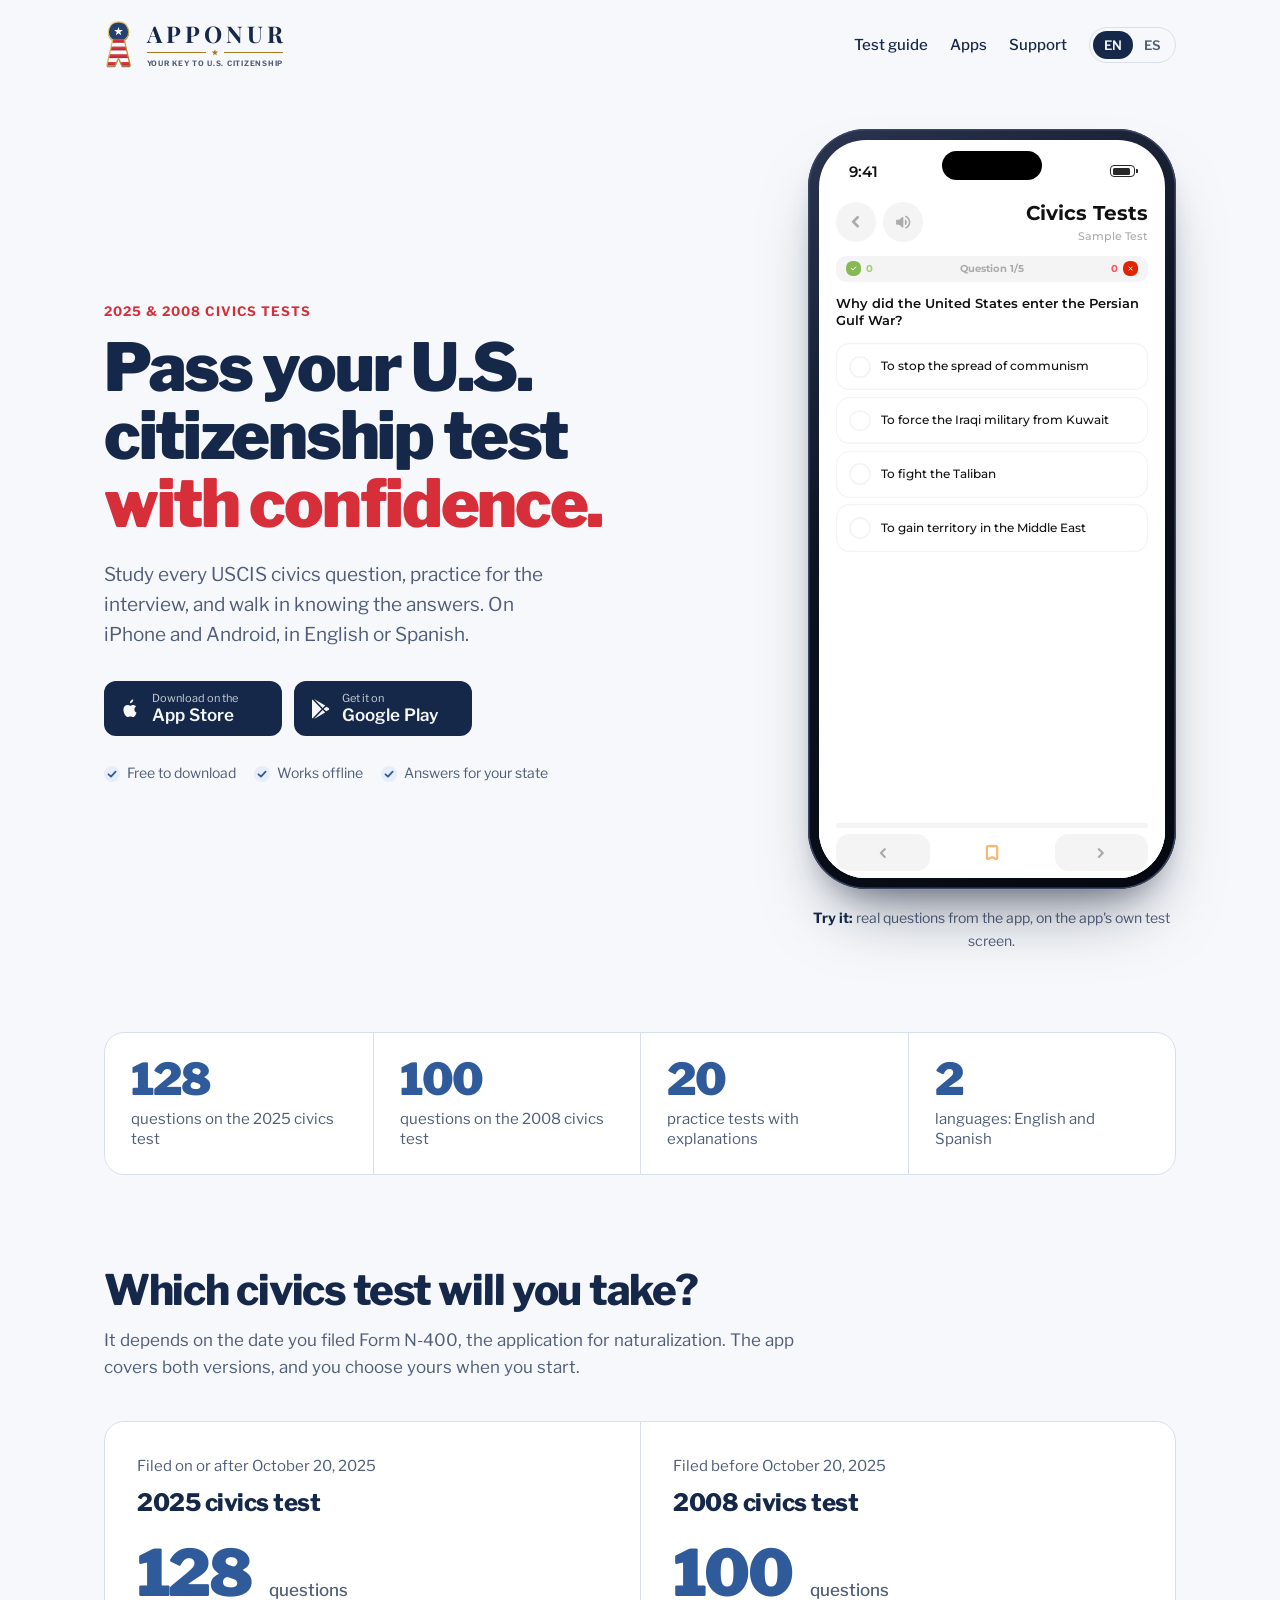
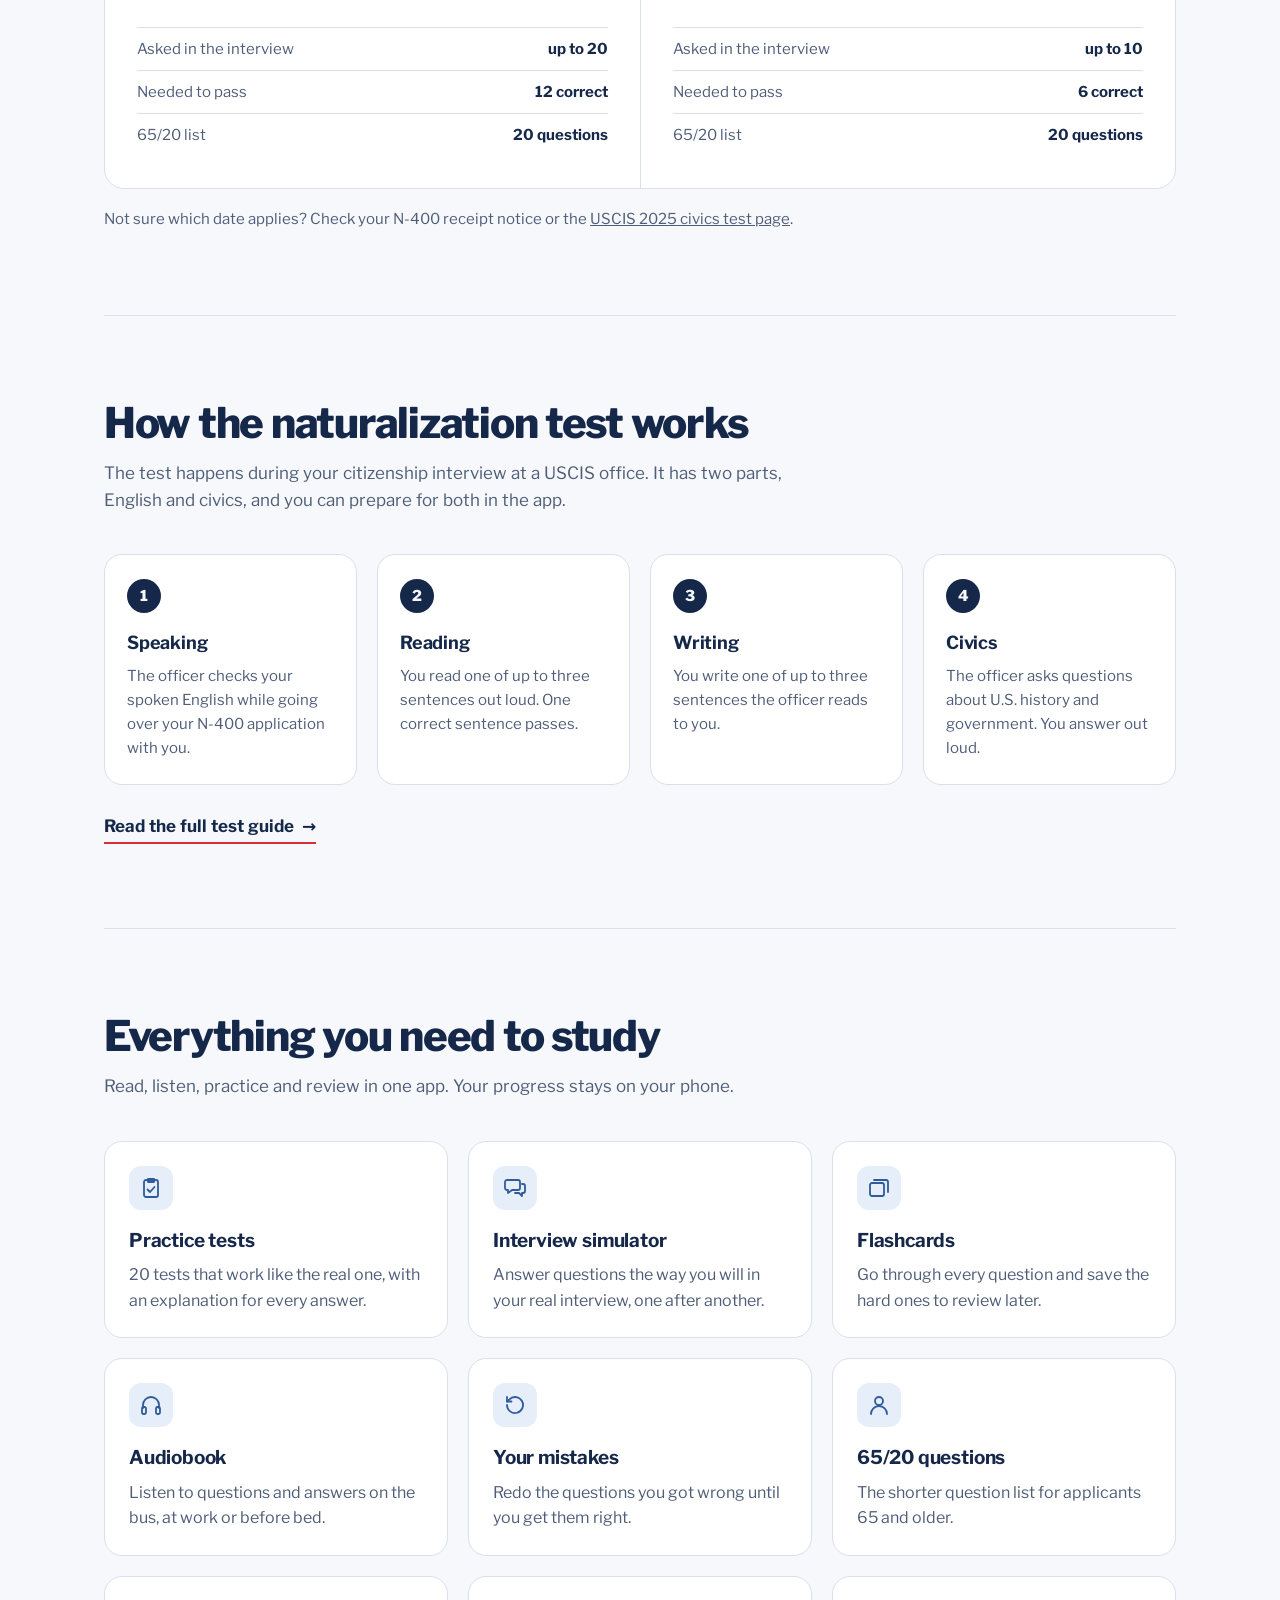
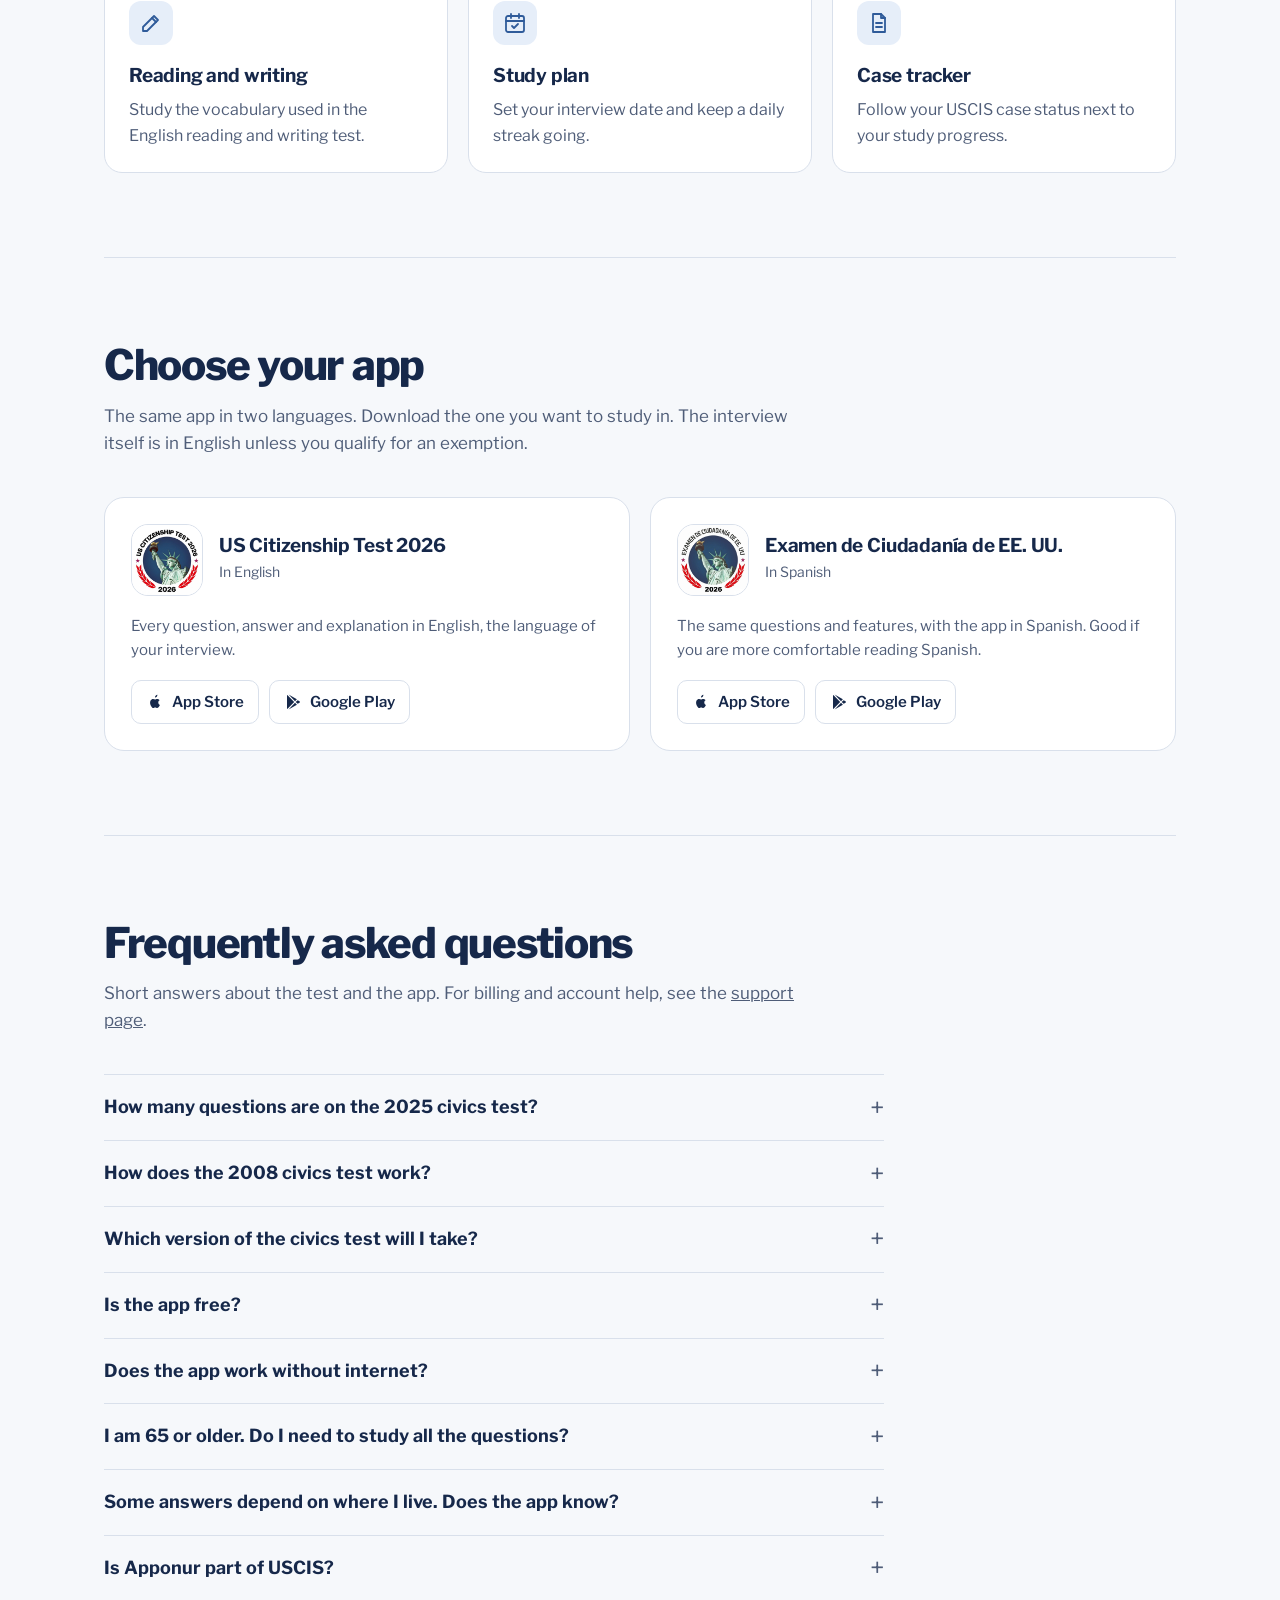
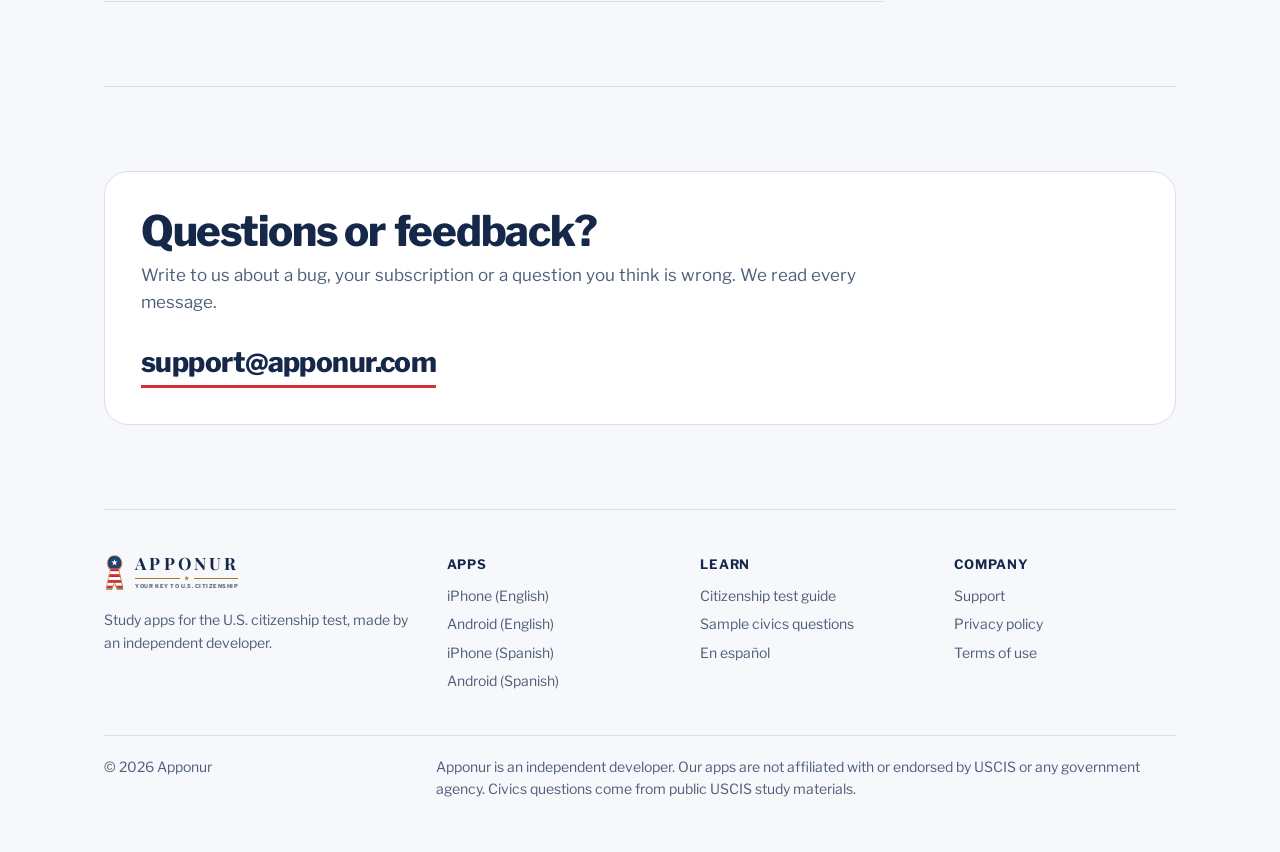
==== commit 5bd6f695: "Ana sayfa: deneme testi uygulamanın ekranlarıyla birebir Hero'daki deneme testi uygulamanın kendi te" ====
--- a/index.html
+++ b/index.html
@@ -31,7 +31,7 @@
 <link rel="manifest" href="/site.webmanifest?v=3">
 <link rel="preconnect" href="https://fonts.googleapis.com">
 <link rel="preconnect" href="https://fonts.gstatic.com" crossorigin>
-<link href="https://fonts.googleapis.com/css2?family=Libre+Franklin:wght@400;500;600;700;800;900&family=Playfair+Display:wght@700&family=Source+Serif+4:opsz,wght@8..60,600&display=swap" rel="stylesheet">
+<link href="https://fonts.googleapis.com/css2?family=Libre+Franklin:wght@400;500;600;700;800;900&family=Playfair+Display:wght@700&family=Montserrat:wght@500;600;700;800&family=Source+Serif+4:opsz,wght@8..60,600&display=swap" rel="stylesheet">
 <link rel="stylesheet" href="/assets/site.css">
 <script src="/assets/lang.js"></script>
 <script type="application/ld+json">
@@ -139,21 +139,14 @@
         </ul>
       </div>
 
-<div class="demo">
-        <div class="phone" id="quiz">
+      <div class="demo">
+        <div class="phone">
           <div class="screen">
-            <div class="app-status" aria-hidden="true"><span>9:41</span><span class="bat"></span></div>
-            <div class="app-head"><img src="/assets/brand/mark.svg" alt="" width="17" height="30"><div><b>Practice test</b><span class="app-count">Question 1 of 5</span></div></div>
-            <div class="app-progress" aria-hidden="true"><i class="now"></i><i></i><i></i><i></i><i></i></div>
-            <div class="app-body">
-              <div class="app-view">
-                <p class="app-q" id="quiz-q">What is the supreme law of the land?</p>
-                <div class="app-opts" role="group" aria-labelledby="quiz-q"><button class="app-opt" type="button" disabled><span class="app-key">A</span><span class="app-txt">The Constitution</span><span class="app-mark" aria-hidden="true"></span></button><button class="app-opt" type="button" disabled><span class="app-key">B</span><span class="app-txt">The Declaration of Independence</span><span class="app-mark" aria-hidden="true"></span></button><button class="app-opt" type="button" disabled><span class="app-key">C</span><span class="app-txt">The Emancipation Proclamation</span><span class="app-mark" aria-hidden="true"></span></button><button class="app-opt" type="button" disabled><span class="app-key">D</span><span class="app-txt">The Federalist Papers</span><span class="app-mark" aria-hidden="true"></span></button></div>
-              </div>
-            </div>
+            <div class="status" aria-hidden="true"><span>9:41</span><span class="bat"></span></div>
+            <div class="app-ui" id="quiz" lang="en"><div class="app-page"><div class="a-bar"><span class="a-circle"><svg viewBox="0 -960 960 960" aria-hidden="true"><path d="m450.09-480 146.95 146.96Q612-318.09 612-296t-14.96 37.04Q582.09-244 560-244t-37.04-14.96L339.52-442.39q-7.69-7.7-11.61-17.52Q324-469.74 324-480t3.91-20.09q3.92-9.82 11.61-17.52l183.44-183.43Q537.91-716 560-716t37.04 14.96Q612-686.09 612-664t-14.96 37.04L450.09-480Z"/></svg></span><div class="a-titles"><div class="a-title">Civics Tests</div><div class="a-sub">Sample Test</div></div></div><div class="a-head"><span class="c">0</span><span class="pos">Question 1/5</span><span class="w">0</span></div><div class="a-view"><div class="a-scroll"><p class="a-q">What is the form of government of the United States?</p><div class="a-opt"><button class="a-btn" type="button" aria-disabled="true"><span class="ic"></span><span class="tx">Republic (Constitution-based federal republic)</span></button></div><div class="a-opt"><button class="a-btn" type="button" aria-disabled="true"><span class="ic"></span><span class="tx">Direct Democracy</span></button></div><div class="a-opt"><button class="a-btn" type="button" aria-disabled="true"><span class="ic"></span><span class="tx">Constitutional Monarchy</span></button></div><div class="a-opt"><button class="a-btn" type="button" aria-disabled="true"><span class="ic"></span><span class="tx">Totalitarian Dictatorship</span></button></div></div></div><div class="a-prog"><i></i></div><div class="a-nav"><span class="nb"><svg viewBox="0 -960 960 960" aria-hidden="true"><path d="m450.09-480 146.95 146.96Q612-318.09 612-296t-14.96 37.04Q582.09-244 560-244t-37.04-14.96L339.52-442.39q-7.69-7.7-11.61-17.52Q324-469.74 324-480t3.91-20.09q3.92-9.82 11.61-17.52l183.44-183.43Q537.91-716 560-716t37.04 14.96Q612-686.09 612-664t-14.96 37.04L450.09-480Z"/></svg></span><span class="fav"><svg viewBox="0 -960 960 960" aria-hidden="true"><path d="m480-219.09-151.61 64.66q-53 22.08-100.3-9.09-47.31-31.18-47.31-88.22v-501.48q0-44.3 30.85-75.15 30.85-30.85 75.15-30.85h386.44q44.3 0 75.15 30.85 30.85 30.85 30.85 75.15v501.48q0 57.04-47.31 88.22-47.3 31.17-100.3 9.09L480-219.09Zm0-115.69 193.22 82.61v-501.05H286.78v501.05L480-334.78Zm0-418.44H286.78h386.44H480Z"/></svg></span><span class="nb"><svg viewBox="0 -960 960 960" aria-hidden="true"><path d="M485.91-480 338.96-626.96Q324-641.91 324-664t14.96-37.04Q353.91-716 376-716t37.04 14.96l183.44 183.43q7.69 7.7 11.61 17.52Q612-490.26 612-480t-3.91 20.09q-3.92 9.82-11.61 17.52L413.04-258.96Q398.09-244 376-244t-37.04-14.96Q324-273.91 324-296t14.96-37.04L485.91-480Z"/></svg></span></div></div></div>
           </div>
         </div>
-        <p class="demo-cap"><b>Try it:</b> 5 real civics questions from the USCIS list.</p>
+        <p class="demo-cap"><b>Try it:</b> real questions from the app, on the app's own test screen.</p>
       </div>
     </section>
 
@@ -308,7 +301,7 @@
   </footer>
 </div>
 
-<script type="application/json" id="quiz-data">{"labels":{"title":"Practice test","of":"Question {n} of {t}","choose":"Choose an answer","right":"Correct!","wrong":"Not quite.","answerIs":"The answer is:","next":"Next question","finish":"See my score","scoreOf":"{s} of {t} correct","levels":[["Keep going!","Everyone starts somewhere. The app shows every answer and explains why."],["Keep going!","Everyone starts somewhere. The app shows every answer and explains why."],["Keep going!","Everyone starts somewhere. The app shows every answer and explains why."],["Good start!","A few minutes a day with the app will get you there."],["Great job!","You're almost there. Close the gaps with 20 full practice tests."],["Perfect score!","You know your stuff. Stay sharp with all 128 questions."]],"passed":"That's a passing score (60%) in the real interview.","failed":"In the real interview you need 60% to pass.","cta":"Get all 128 questions in the app","again":"Try 5 more questions","inEnglish":"In English:","ios":["Download on the","App Store"],"android":["Get it on","Google Play"]},"links":{"ios":"https://apps.apple.com/us/app/id1615982636","android":"https://play.google.com/store/apps/details?id=com.apponur.uscitizenshiptest"},"questions":[{"q":"What is the supreme law of the land?","o":["The Constitution","The Declaration of Independence","The Emancipation Proclamation","The Federalist Papers"],"a":0,"w":"The Constitution sets up the government and protects the basic rights of Americans. No law can go against it."},{"q":"How many U.S. senators are there?","o":["50","100","435","538"],"a":1,"w":"Each of the 50 states elects two senators."},{"q":"We elect a U.S. senator for how many years?","o":["Two (2)","Four (4)","Six (6)","Eight (8)"],"a":2,"w":"Representatives serve two years and the President serves four."},{"q":"Who was the first President of the United States?","o":["John Adams","George Washington","Thomas Jefferson","Abraham Lincoln"],"a":1,"w":"George Washington led the army in the Revolutionary War and became President in 1789."},{"q":"How many amendments does the U.S. Constitution have?","o":["Ten (10)","Twenty-seven (27)","Thirty-three (33)","Fifty (50)"],"a":1,"w":"The first ten amendments are called the Bill of Rights."},{"q":"What are the two parts of the U.S. Congress?","o":["The Senate and the House of Representatives","The President and the Cabinet","The Supreme Court and the federal courts","The Senate and the Cabinet"],"a":0,"w":"Together, the Senate and the House make the federal laws."},{"q":"Why does the flag have 13 stripes?","o":["For the first 13 presidents","Because there were 13 original colonies","For the 13 founding fathers","For the 13 largest states"],"a":1,"w":"The stripes stand for the 13 original colonies. The 50 stars stand for the 50 states."},{"q":"When do we celebrate Independence Day?","o":["July 4","January 1","November 11","September 17"],"a":0,"w":"The Declaration of Independence was adopted on July 4, 1776."},{"q":"Who is the Commander in Chief of the U.S. military?","o":["The Secretary of Defense","The President","The Vice President","The Speaker of the House"],"a":1,"w":"The Constitution gives this role to the President."},{"q":"What ocean is on the East Coast of the United States?","o":["Pacific Ocean","Atlantic Ocean","Indian Ocean","Arctic Ocean"],"a":1,"w":"The Pacific Ocean is on the West Coast."}]}</script>
+<script type="application/json" id="quiz-data">{"labels":{"title":"Civics Tests","subtitle":"Sample Test","question":"Question","correct":"Correct","wrong":"Wrong","perfect":"Perfect Score!","passed":"You Passed!","close":"So Close!","keep":"Keep Practicing!","perfectMsg":"Every answer was correct. You've mastered this test!","passedMsg":"Nice work! Keep up the momentum.","oneMistake":"Only 1 mistake! Review it so it sticks.","mistakes":"Nice work! Review your {n} mistakes so they stick.","oneMissing":"Just 1 more correct answer to pass!","fewMissing":"Only {n} more correct answers to pass!","needCorrect":"You need {n} correct answers to pass.","answerEvery":"Answer every question and try again.","reviewOne":"Review your mistake and try again.","reviewMistakes":"Review your {n} mistakes and try again.","review":"Review Answers","tryAgain":"Try Again","nextTest":"Next Test","back":"Back","previous":"Previous","next":"Next","speak":"Read aloud","favAdd":"Add to favorites","favRemove":"Remove from favorites","ctaTitle":"Get all 128 questions","ctaSub":"20 tests, flashcards, audio and more in the app","ios":["Download on the","App Store"],"android":["Get it on","Google Play"],"voice":"en-US","resultsTopic":"Results by Topic","topicsCount":"{n} topics","allCorrect":"{n} all correct"},"links":{"ios":"https://apps.apple.com/us/app/id1615982636","android":"https://play.google.com/store/apps/details?id=com.apponur.uscitizenshiptest"},"total":5,"passMark":3,"questions":[{"n":1,"q":"What is the form of government of the United States?","o":["Republic (Constitution-based federal republic)","Direct Democracy","Constitutional Monarchy","Totalitarian Dictatorship"],"a":0,"e":"The United States is a republic, specifically a constitution-based federal republic. In this system, the power resides with the citizens who vote to elect representatives to make decisions and laws on their behalf, rather than a direct democracy where citizens vote on every single law directly."},{"n":2,"q":"What is the supreme law of the land?","o":["The Declaration of Independence","The U.S. Constitution","The Bill of Rights","The Emancipation Proclamation"],"a":1,"e":"The U.S. Constitution is called the 'supreme law of the land' because it establishes the framework for the federal government and defines the rights of citizens. No other law, state or federal, can contradict the Constitution."},{"n":3,"q":"Name one thing the U.S. Constitution does.","o":["Forms the government","Declares independence from France","Establishes the 50 states","Creates the United Nations"],"a":0,"e":"The U.S. Constitution sets up the government, defines the government's powers, and protects the basic rights of Americans."},{"n":4,"q":"The U.S. Constitution starts with the words “We the People.” What does “We the People” mean?","o":["The government creates the people","Self-government","The President rules the people","The states have all the power"],"a":1,"e":"The phrase 'We the People' embodies the principle of self-government (popular sovereignty), meaning that the government's power comes from the citizens themselves."},{"n":5,"q":"How are changes made to the U.S. Constitution?","o":["By the President's order","Amendments","By the Supreme Court","By the State Governors"],"a":1,"e":"Changes or additions to the U.S. Constitution are called Amendments. It is a difficult process to ensure that changes are carefully considered."},{"n":6,"q":"What does the Bill of Rights protect?","o":["The power of the government","The rights of the King of England","The basic rights of Americans","The land of the United States"],"a":2,"e":"The Bill of Rights is the collective name for the first ten amendments to the United States Constitution. It guarantees and protects the basic rights and liberties of individuals, such as freedom of speech and religion."},{"n":7,"q":"How many amendments does the U.S. Constitution have?","o":["Ten (10)","Twenty-one (21)","Twenty-seven (27)","Fifty (50)"],"a":2,"e":"Since its ratification in 1788, the U.S. Constitution has been amended 27 times. The first ten amendments are collectively known as the Bill of Rights, protecting individual liberties, while the most recent amendment, concerning congressional salaries, was ratified in 1992."},{"n":8,"q":"Why is the Declaration of Independence important?","o":["It established the Supreme Court","It ended slavery in America","It says America is free from British control","It gave women the right to vote"],"a":2,"e":"The Declaration of Independence is a crucial historical document because it formally announced that the 13 American colonies were severing ties with Great Britain to form an independent nation based on the principles of equality and unalienable rights."},{"n":9,"q":"What founding document said the American colonies were free from Britain?","o":["The Articles of Confederation","The Declaration of Independence","The Bill of Rights","The Federalist Papers"],"a":1,"e":"The Declaration of Independence, adopted in 1776, announced that the 13 American colonies were no longer under British rule and were forming their own nation."},{"n":10,"q":"Name two important ideas from the Declaration of Independence and the U.S. Constitution.","o":["Equality and Liberty","Monarchy and Dictatorship","Socialism and Communism","Taxation and Regulation"],"a":0,"e":"Key ideas found in these founding documents include Equality, Liberty (Freedom), Limited Government, Self-Government, and Natural Rights."},{"n":11,"q":"The words “Life, Liberty, and the pursuit of Happiness” are in what founding document?","o":["The Constitution","The Bill of Rights","The Declaration of Independence","The Federalist Papers"],"a":2,"e":"These famous unalienable rights are listed in the Declaration of Independence, written in 1776."},{"n":12,"q":"What is the economic system of the United States?","o":["Capitalism (Free market economy)","Socialism","Communism","Traditional economy"],"a":0,"e":"The United States operates under a capitalist or free market economy. In this system, private individuals and businesses, rather than the government, make most of the decisions about what to produce and buy."},{"n":13,"q":"What is the rule of law?","o":["The police decide which laws to enforce","Everyone must follow the law","The President is above the law","Laws only apply to regular citizens"],"a":1,"e":"The 'rule of law' is a fundamental principle of the U.S. Constitution ensuring that no person, government official, or entity is above the law. It means that everyone, including the President, Congress, and the courts, must obey the law, and laws are applied fairly to all citizens."},{"n":14,"q":"Many documents influenced the U.S. Constitution. Name one.","o":["The Monroe Doctrine","The Federalist Papers","The Emancipation Proclamation","The Gettysburg Address"],"a":1,"e":"The Federalist Papers, a series of essays written by Hamilton, Madison, and Jay, were instrumental in explaining and arguing for the ratification of the U.S. Constitution. Other key influences include the Declaration of Independence and the Articles of Confederation."},{"n":15,"q":"There are three branches of government. Why?","o":["To make the government larger","To employ more people","So one part does not become too powerful","To follow the British system"],"a":2,"e":"The system of checks and balances and separation of powers ensures that no single branch of government (Legislative, Executive, Judicial) becomes too powerful."},{"n":16,"q":"Name the three branches of government.","o":["Legislative, Executive, and Judicial","Federal, State, and Local","Democratic, Republican, and Independent","Army, Navy, and Air Force"],"a":0,"e":"The U.S. government is structured into three branches: Legislative (Congress), Executive (President), and Judicial (Courts)."},{"n":17,"q":"The President of the United States is in charge of which branch of government?","o":["Legislative","Judicial","Executive","Parliamentary"],"a":2,"e":"The President is the head of the Executive Branch, which is responsible for enforcing and carrying out federal laws."},{"n":18,"q":"What part of the federal government writes laws?","o":["U.S. Congress (Legislative branch)","The President (Executive branch)","The Supreme Court (Judicial branch)","The Cabinet"],"a":0,"e":"The legislative branch, known as the U.S. Congress, is responsible for making federal laws. Congress is composed of two parts: the Senate and the House of Representatives."},{"n":19,"q":"What are the two parts of the U.S. Congress?","o":["The Senate and House of Representatives","The President and the Cabinet","The Supreme Court and the Superior Court","The State Legislatures and the Governor"],"a":0,"e":"The legislative branch, known as Congress, is bicameral, meaning it is divided into two distinct chambers: the Senate (with 100 members) and the House of Representatives (with 435 voting members). Together, they are responsible for writing and passing federal laws."},{"n":20,"q":"Name one power of the U.S. Congress.","o":["Vetoes bills","Commands the military","Declares war","Appoints judges"],"a":2,"e":"The Constitution grants the legislative branch (Congress) specific powers, including the sole power to declare war, write legislation, and create the federal budget. The President, not Congress, commands the military and vetoes bills."},{"n":21,"q":"How many U.S. senators are there?","o":["50","435","270","100"],"a":3,"e":"There are 100 U.S. Senators in total. Each of the 50 states elects exactly two senators to represent them in Congress."},{"n":22,"q":"How long is a term for a U.S. senator?","o":["Two (2) years","Four (4) years","Six (6) years","Eight (8) years"],"a":2,"e":"U.S. Senators serve six-year terms. The terms are staggered so that about one-third of the Senate is up for election every two years."},{"n":24,"q":"How many voting members are in the House of Representatives?","o":["100","50","435","270"],"a":2,"e":"There are 435 voting members in the House of Representatives. The number of representatives from each state depends on the state's population."},{"n":25,"q":"How long is a term for a member of the House of Representatives?","o":["Four (4) years","Six (6) years","Eight (8) years","Two (2) years"],"a":3,"e":"Members of the House of Representatives serve short two-year terms. This frequent election cycle is designed by the Constitution to ensure that representatives remain responsive to the changing opinions, needs, and will of the people in their specific local districts."},{"n":26,"q":"Why do U.S. representatives serve shorter terms than U.S. senators?","o":["Because there are fewer of them","To have less power","To save money","To more closely follow public opinion"],"a":3,"e":"Representatives serve short 2-year terms, which forces them to face re-election frequently. This design ensures that the House remains the 'People's House,' staying very responsive to the immediate concerns and changing opinions of the voters."},{"n":27,"q":"How many senators does each state have?","o":["One (1)","Four (4)","Two (2)","It depends on population"],"a":2,"e":"The Constitution guarantees that each state, regardless of its size or population, has exactly two (2) senators to ensure equal representation in the Senate."},{"n":28,"q":"Why does each state have two senators?","o":["To ensure equal representation for small states","Based on the state's population","Because the President appoints them","To match the number of representatives"],"a":0,"e":"This system, part of the Great Compromise, gives every state equal power in the Senate regardless of population size, protecting the interests of smaller states."},{"n":31,"q":"Who does a U.S. senator represent?","o":["People of their state","Only people who voted for them","The state legislature","Their political party"],"a":0,"e":"A U.S. Senator represents the interests of all the people living in their entire state, not just a specific district or political party."},{"n":32,"q":"Who elects U.S. senators?","o":["Citizens from their state","The State Legislature","The Governor","The House of Representatives"],"a":0,"e":"Originally, Senators were chosen by state legislatures. However, the 17th Amendment (ratified in 1913) changed this to a direct election system, meaning U.S. Senators are now elected by the popular vote of the citizens in their state."},{"n":33,"q":"Who does a member of the House of Representatives represent?","o":["Citizens in their congressional district","The entire state","Only the people who voted for them","The state legislature"],"a":0,"e":"Unlike Senators who represent the whole state, members of the House represent only the people living in their specific congressional district."},{"n":34,"q":"Who elects members of the House of Representatives?","o":["The State Governor","The State Legislature","The President","Citizens from their congressional district"],"a":3,"e":"Members of the House are elected directly by the people living in their specific geographic area, known as a congressional district."},{"n":35,"q":"Some states have more representatives than other states. Why?","o":["Because of the state's population","Because of the state's physical size","Because they have more money","Because they joined the union first"],"a":0,"e":"Representation in the House is proportional to population. States with more people get more Representatives, while every state gets exactly two Senators."},{"n":36,"q":"The President of the United States is elected for how many years?","o":["Two (2) years","Six (6) years","Eight (8) years","Four (4) years"],"a":3,"e":"The President serves a four-year term. The election is held every four years in November, and the President is inaugurated the following January. A President can serve a maximum of two terms."},{"n":37,"q":"The President of the United States can serve only two terms. Why?","o":["Because of the 1st Amendment","Because it is a tradition","Because of the 22nd Amendment","Because the Supreme Court ruled so"],"a":2,"e":"The 22nd Amendment limits the President to two elected terms to prevent any one person from holding too much power for too long."},{"n":40,"q":"If the president can no longer serve, who becomes president?","o":["The Secretary of State","The Vice President","The Speaker of the House","The Chief Justice"],"a":1,"e":"The Vice President is first in the line of succession. If the President dies, resigns, or is removed, the Vice President assumes the office."},{"n":41,"q":"Name one power of the president.","o":["Declares war","Signs bills into law","Interprets the Constitution","Prints money"],"a":1,"e":"The President has the power to sign bills passed by Congress into law. Other powers include being Commander in Chief and making treaties."},{"n":42,"q":"Who is Commander in Chief of the U.S. military?","o":["The Secretary of Defense","The Vice President","The General of the Army","The President"],"a":3,"e":"The Constitution designates the President as the Commander in Chief of the Army and Navy of the United States, giving them ultimate authority over military operations."},{"n":43,"q":"Who signs bills to become laws?","o":["The Speaker of the House","The President","The Vice President","The Chief Justice"],"a":1,"e":"When Congress passes a bill, it is sent to the President. The President can sign it into law or veto it."},{"n":44,"q":"Who vetoes bills?","o":["The Senate","The Speaker of the House","The President","The Cabinet"],"a":2,"e":"The President has the power of the 'veto' as part of the system of checks and balances. When Congress passes a bill, the President can refuse to sign it (veto), sending it back to Congress. Congress can only override this veto with a supermajority vote."},{"n":45,"q":"Who appoints federal judges?","o":["The President","The Senate","The Chief Justice","The People"],"a":0,"e":"The President nominates federal judges, including Supreme Court justices. However, the Senate must confirm these appointments."},{"n":46,"q":"The executive branch has many parts. Name one.","o":["Congress","The Supreme Court","Federal departments and agencies","The Senate"],"a":2,"e":"The Executive Branch is not just the President; it includes the Cabinet and many federal departments and agencies (like the FBI, EPA, etc.) that help enforce laws."},{"n":47,"q":"What does the President’s Cabinet do?","o":["Writes federal laws","Commands the army","Advises the President","Selects the next President"],"a":2,"e":"The Cabinet is composed of the heads of the 15 executive departments. Their role is to advise the President on any subject relating to their duties."},{"n":48,"q":"What are two Cabinet-level positions?","o":["Secretary of State and Attorney General","Senator and Representative","Governor and Mayor","Chief Justice and Associate Justice"],"a":0,"e":"The Cabinet includes the Vice President and the heads of 15 executive departments. Examples include the Secretary of State, Attorney General, Secretary of Defense, and Secretary of Education."},{"n":49,"q":"Why is the Electoral College important?","o":["It writes federal laws","It appoints Supreme Court justices","It commands the military","It decides who is elected president"],"a":3,"e":"The Electoral College is the formal body established by the Constitution to elect the President and Vice President. Instead of a direct popular vote, citizens vote for electors, and a candidate must win a majority of 270 electoral votes to win the presidency."},{"n":50,"q":"What is one part of the judicial branch?","o":["Congress","The President","The Pentagon","Supreme Court"],"a":3,"e":"The judicial branch is the system of federal courts and judges that interprets laws. The U.S. Supreme Court is the highest and most important court within this branch."},{"n":51,"q":"What does the judicial branch do?","o":["Writes legislation","Commands the military","Vetoes laws","Reviews and explains laws"],"a":3,"e":"The judicial branch (the courts) is responsible for interpreting the laws, explaining what they mean, and deciding if laws violate the Constitution."},{"n":52,"q":"What is the highest court in the United States?","o":["The Supreme Court","The District Court","The Court of Appeals","The State Court"],"a":0,"e":"The Supreme Court is the final authority on legal decisions in the United States and has the ultimate say on the interpretation of the Constitution."},{"n":53,"q":"How many seats are on the Supreme Court?","o":["Twelve (12)","Fifty (50)","Nine (9)","Six (6)"],"a":2,"e":"There are nine justices on the U.S. Supreme Court: one Chief Justice and eight Associate Justices."},{"n":54,"q":"How many Supreme Court justices are usually needed to decide a case?","o":["Nine (9)","Three (3)","Four (4)","Five (5)"],"a":3,"e":"Since there are nine justices on the Supreme Court, a simple majority of five (5) is usually needed to decide the outcome of a case."},{"n":55,"q":"How long do Supreme Court justices serve?","o":["For life (Lifetime appointment)","Four years","Six years","Ten years"],"a":0,"e":"Justices serve for life (as long as they maintain 'good behavior') to ensure they are independent from political pressure."},{"n":56,"q":"Supreme Court justices serve for life. Why?","o":["To be independent (of politics)","To have more power than the President","To save money on elections","Because they are elected by the people"],"a":0,"e":"Federal judges are appointed for life to ensure judicial independence. This allows them to make fair decisions based strictly on the Constitution and the law, without pressure from politicians, voters, or fear of losing their jobs."},{"n":58,"q":"Name one power that is only for the federal government.","o":["Issue driver's licenses","Run public schools","Provide police protection","Print paper money"],"a":3,"e":"Printing money, declaring war, creating an army, and making treaties are powers reserved exclusively for the federal government."},{"n":59,"q":"Name one power that is only for the states.","o":["Print money","Declare war","Make treaties","Provide schooling and education"],"a":3,"e":"Powers not given to the federal government are reserved for the states. These include running schools, providing police protection, and issuing driver's licenses."},{"n":60,"q":"What is the purpose of the 10th Amendment?","o":["It guarantees freedom of speech","Powers not given to the federal government belong to the states or to the people","It grants women the right to vote","It ends slavery"],"a":1,"e":"The 10th Amendment emphasizes the principle of federalism. It states that any power not explicitly granted to the federal government by the Constitution is reserved for the states or the people."},{"n":63,"q":"There are four amendments to the U.S. Constitution about who can vote. Describe one of them.","o":["You must pay a tax to vote","Only property owners can vote","Citizens eighteen (18) and older can vote","Only citizens born in the U.S. can vote"],"a":2,"e":"The 26th Amendment lowered the voting age from 21 to 18. Other amendments ensure that race (15th) and gender (19th) cannot be used to deny the right to vote."},{"n":64,"q":"Who can vote in federal elections, run for federal office, and serve on a jury in the United States?","o":["Permanent residents","Anyone living in the U.S.","Citizens","Work visa holders"],"a":2,"e":"These are specific rights and responsibilities that belong only to U.S. citizens. Non-citizens cannot vote in federal elections or serve on federal juries."},{"n":65,"q":"What are three rights of everyone living in the United States?","o":["Freedom of speech, assembly, and religion","Right to vote, run for office, and serve on a jury","Freedom to travel, drive, and work","Right to free healthcare, housing, and food"],"a":0,"e":"The Constitution protects the rights of everyone living in the U.S., regardless of citizenship status. These include freedom of speech, religion, assembly, press, and petition."},{"n":66,"q":"What do we show loyalty to when we say the Pledge of Allegiance?","o":["The President","Congress","The United States and the flag","The Supreme Court"],"a":2,"e":"The Pledge of Allegiance is a solemn promise of loyalty to the United States of America and its flag, symbolizing the republic for which it stands."},{"n":67,"q":"Name two promises that new citizens make in the Oath of Allegiance.","o":["Defend the Constitution and obey the laws of the U.S.","Vote in every election and run for office","Join a political party and donate to charity","Travel to all 50 states and learn English"],"a":0,"e":"During the naturalization ceremony, new citizens take the Oath of Allegiance. They solemnly promise to give up loyalty to other countries, defend the Constitution and laws of the United States against all enemies, and serve the nation when required."},{"n":68,"q":"How can people become United States citizens?","o":["By paying a fee only","Naturalize or be born in the United States","By joining the army only","By working for the government"],"a":1,"e":"There are two primary ways to become a U.S. citizen: by birth (being born within U.S. territory or to U.S. citizen parents) or through 'naturalization,' which is the legal process for a foreign citizen to become a U.S. citizen."},{"n":69,"q":"What are two examples of civic participation in the United States?","o":["Going to college and getting a job","Vote and run for office","Traveling and buying a house","Opening a business and paying bills"],"a":1,"e":"Participating in democracy is crucial. Key examples include voting in elections, running for public office, joining a political party, or contacting elected officials."},{"n":70,"q":"What is one way Americans can serve their country?","o":["Avoid paying taxes","Ignore jury duty","Vote","Travel abroad"],"a":2,"e":"Americans can serve their country in many ways, including voting, paying taxes, obeying the law, serving in the military, or running for office."},{"n":71,"q":"Why is it important to pay federal taxes?","o":["It is voluntary","To avoid jail only","To support political campaigns","Required by law and funds the federal government"],"a":3,"e":"Paying taxes is a civic duty required by law. These taxes fund the federal government's operations, including the military, infrastructure, and social programs."},{"n":72,"q":"It is important for all men age 18 through 25 to register for the Selective Service. Name one reason why.","o":["Required by law","To get a driver's license","To vote","To pay taxes"],"a":0,"e":"Registration with the Selective Service System is required by law for almost all male U.S. citizens and male immigrants between the ages of 18 and 25. It provides a list of people in case a military draft is needed."},{"n":73,"q":"The colonists came to America for many reasons. Name one.","o":["To establish a monarchy","Freedom (Religious or Political)","To join the British Army","To pay higher taxes to the King"],"a":1,"e":"Colonists arrived in America seeking new opportunities and liberties they lacked in Europe. Common reasons included the desire for religious freedom, political liberty, economic opportunity, and escaping persecution."},{"n":74,"q":"Who lived in America before the Europeans arrived?","o":["American Indians (Native Americans)","The British","The French","The Vikings"],"a":0,"e":"Long before European explorers and colonists arrived, American Indians (also known as Native Americans) inhabited the North American continent for thousands of years, forming diverse tribes and cultures."},{"n":75,"q":"What group of people was taken and sold as slaves?","o":["Native Americans","Asians","Europeans","Africans"],"a":3,"e":"Millions of people from Africa were forcibly taken from their homes, transported across the Atlantic, and sold into slavery in the American colonies and states."},{"n":76,"q":"What war did the Americans fight to win independence from Britain?","o":["The Civil War","The American Revolution","The War of 1812","World War I"],"a":1,"e":"The American Revolution (also known as the Revolutionary War) was fought from 1775 to 1783 to gain independence from British rule."},{"n":77,"q":"Name one reason why the Americans declared independence from Britain.","o":["High taxes (Taxation without representation)","They wanted a Queen","The British abolished slavery","The French told them to"],"a":0,"e":"Colonists were angry that they had to pay high taxes to the British government but had no representatives in the British Parliament to speak for them."},{"n":78,"q":"Who wrote the Declaration of Independence?","o":["George Washington","Benjamin Franklin","James Madison","Thomas Jefferson"],"a":3,"e":"Thomas Jefferson was the primary author of the Declaration of Independence. The document was approved by the Continental Congress on July 4, 1776."},{"n":79,"q":"When was the Declaration of Independence adopted?","o":["September 17, 1787","July 4, 1776","January 1, 1863","April 15, 1783"],"a":1,"e":"The Continental Congress officially adopted the Declaration of Independence on July 4, 1776. This historic document severed ties with Great Britain, and the date is celebrated annually as Independence Day, the birthday of the United States."},{"n":80,"q":"The American Revolution had many important events. Name one.","o":["The Battle of Gettysburg","The Declaration of Independence","The War of 1812","The Louisiana Purchase"],"a":1,"e":"The adoption of the Declaration of Independence in 1776 was a defining moment of the American Revolution. Other key events include the Battle of Bunker Hill, the Battle of Saratoga (the turning point), and the British surrender at Yorktown."},{"n":81,"q":"There were 13 original states. Name five.","o":["New York, New Jersey, Pennsylvania, Delaware, Virginia","California, Texas, Florida, Ohio, Illinois","Washington, Oregon, Nevada, Arizona, Utah","Maine, Vermont, Kentucky, Tennessee, Louisiana"],"a":0,"e":"The original 13 states were colonies along the East Coast. They include New Hampshire, Massachusetts, Rhode Island, Connecticut, New York, New Jersey, Pennsylvania, Delaware, Maryland, Virginia, North Carolina, South Carolina, and Georgia."},{"n":82,"q":"What founding document was written in 1787?","o":["The Declaration of Independence","The U.S. Constitution","The Bill of Rights","The Emancipation Proclamation"],"a":1,"e":"The U.S. Constitution was written at the Constitutional Convention in Philadelphia in 1787 to replace the Articles of Confederation."},{"n":83,"q":"The Federalist Papers supported the passage of the U.S. Constitution. Name one of the writers.","o":["Thomas Jefferson","George Washington","James Madison","Abraham Lincoln"],"a":2,"e":"James Madison, Alexander Hamilton, and John Jay wrote the Federalist Papers to persuade the public to ratify the new Constitution."},{"n":84,"q":"Why were the Federalist Papers important?","o":["They supported passing the U.S. Constitution","They declared independence from Britain","They started the Civil War","They ended slavery"],"a":0,"e":"The Federalist Papers were a series of 85 essays written to persuade voters (especially in New York) to ratify (approve) the new United States Constitution."},{"n":85,"q":"Benjamin Franklin is famous for many things. Name one.","o":["He was the first President","U.S. Diplomat","He discovered America","He led the Civil War"],"a":1,"e":"Benjamin Franklin was one of the most influential Founding Fathers. He is famous for being a skillful U.S. diplomat who secured French support for the Revolution, the first Postmaster General, a scientist who studied electricity, and the writer of Poor Richard's Almanack."},{"n":86,"q":"George Washington is famous for many things. Name one.","o":["He wrote the Declaration of Independence","He discovered America","Father of Our Country","He was the second President"],"a":2,"e":"George Washington is widely revered as the 'Father of Our Country.' He served as the Commander in Chief of the Continental Army during the Revolutionary War and later became the first President of the United States."},{"n":87,"q":"Thomas Jefferson is famous for many things. Name one.","o":["First President of the United States","Writer of the Declaration of Independence","Father of the Constitution","General during the Civil War"],"a":1,"e":"Thomas Jefferson was the primary author of the Declaration of Independence. He also served as the third U.S. President and purchased the Louisiana Territory."},{"n":88,"q":"James Madison is famous for many things. Name one.","o":["He was the first President","He discovered electricity","He is the 'Father of the Constitution'","He led the Union Army"],"a":2,"e":"James Madison is known as the 'Father of the Constitution' for his pivotal role in drafting the document and the Bill of Rights."},{"n":89,"q":"Alexander Hamilton is famous for many things. Name one.","o":["First President","First Secretary of the Treasury","Wrote the Declaration of Independence","Discovered America"],"a":1,"e":"Alexander Hamilton was a Founding Father and the first Secretary of the Treasury, where he established the nation's financial system."},{"n":90,"q":"What territory did the United States buy from France in 1803?","o":["Alaska","Louisiana Territory","Texas","California"],"a":1,"e":"In 1803, the United States purchased the Louisiana Territory from France for $15 million. This acquisition effectively doubled the size of the country."},{"n":91,"q":"Name one war fought by the United States in the 1800s.","o":["World War I","The Civil War","The Revolutionary War","Vietnam War"],"a":1,"e":"The Civil War (1861-1865) was a major conflict fought in the 1800s between the Union (North) and the Confederacy (South). Other wars from this century include the War of 1812, the Mexican-American War, and the Spanish-American War."},{"n":92,"q":"Name the U.S. war between the North and the South.","o":["The Revolutionary War","The Civil War","The War of 1812","The Spanish-American War"],"a":1,"e":"The Civil War (1861-1865) was a devastating conflict fought within the United States between the northern states (the Union) and the southern states (the Confederacy) that had seceded."},{"n":93,"q":"The Civil War had many important events. Name one.","o":["The Emancipation Proclamation","The bombing of Pearl Harbor","The signing of the Constitution","The Moon Landing"],"a":0,"e":"The Emancipation Proclamation, issued by Lincoln in 1863, was a turning point in the Civil War, declaring that slaves in Confederate-held territory were free."},{"n":94,"q":"Abraham Lincoln is famous for many things. Name one.","o":["He wrote the Declaration of Independence","He saved (or preserved) the Union","He was the first President","He purchased Alaska"],"a":1,"e":"Abraham Lincoln was the President during the Civil War. He is famous for preserving the Union and for freeing the slaves (Emancipation Proclamation)."},{"n":95,"q":"What did the Emancipation Proclamation do?","o":["Ended the Revolutionary War","Gave women the right to vote","Freed the slaves","Established the Constitution"],"a":2,"e":"The Emancipation Proclamation declared that all persons held as slaves within the rebellious states were free."},{"n":96,"q":"What U.S. war ended slavery?","o":["The Revolutionary War","The War of 1812","The Civil War","World War I"],"a":2,"e":"The Civil War (1861-1865) and the subsequent ratification of the 13th Amendment to the Constitution brought an end to slavery in the United States."},{"n":97,"q":"What amendment says all persons born or naturalized in the United States are U.S. citizens?","o":["1st Amendment","10th Amendment","14th Amendment","19th Amendment"],"a":2,"e":"The 14th Amendment, ratified in 1868 following the Civil War, grants citizenship to 'all persons born or naturalized in the United States.' It also guarantees equal protection under the laws to all citizens, significantly expanding civil rights."},{"n":98,"q":"When did all men get the right to vote?","o":["1776","1812","1920","After the Civil War (15th Amendment)"],"a":3,"e":"The 15th Amendment to the Constitution was ratified in 1870, shortly after the Civil War. It granted African American men the right to vote by stating that voting rights could not be denied based on 'race, color, or previous condition of servitude.'"},{"n":99,"q":"Name one leader of the women’s rights movement in the 1800s.","o":["Hillary Clinton","Michelle Obama","Rosa Parks","Susan B. Anthony"],"a":3,"e":"Susan B. Anthony was a prominent leader in the 19th-century women's rights movement, dedicating her life to fighting for women's suffrage (the right to vote)."},{"n":100,"q":"Name one war fought by the United States in the 1900s.","o":["The Civil War","The Revolutionary War","The War of 1812","World War I"],"a":3,"e":"World War I, World War II, the Korean War, the Vietnam War, and the Persian Gulf War are all major conflicts fought by the U.S. in the 1900s."},{"n":101,"q":"Why did the United States enter World War I?","o":["Because Germany attacked U.S. (civilian) ships","To take over Europe","To fight Russia","Because Japan attacked Hawaii"],"a":0,"e":"The U.S. joined World War I largely due to Germany's unrestricted submarine warfare, which included sinking American merchant ships."},{"n":102,"q":"When did all women get the right to vote?","o":["1865","1920 (with the 19th Amendment)","1945","1776"],"a":1,"e":"Women gained the right to vote nationwide with the ratification of the 19th Amendment in 1920, after decades of campaigning by the women's suffrage movement."},{"n":103,"q":"What was the Great Depression?","o":["A time of great economic growth","The longest war in U.S. history","A political movement","Longest economic recession in modern history"],"a":3,"e":"The Great Depression was a severe worldwide economic downturn that began in 1929 and lasted throughout the 1930s. It was the longest and most severe economic depression in modern history, marked by high unemployment, bank failures, and poverty."},{"n":104,"q":"When did the Great Depression start?","o":["The Great Crash (1929)","1918","1945","1865"],"a":0,"e":"The Great Depression is generally considered to have started with the collapse of stock prices on the New York Stock Exchange in October 1929, an event known as the 'Great Crash' or Black Tuesday."},{"n":105,"q":"Who was president during the Great Depression and World War II?","o":["Herbert Hoover","Harry Truman","Franklin Roosevelt","Dwight Eisenhower"],"a":2,"e":"Franklin D. Roosevelt (FDR) is the only president elected to four terms. He led the nation through the economic struggles of the Great Depression and the global conflict of World War II."},{"n":106,"q":"Why did the United States enter World War II?","o":["Bombing of Pearl Harbor","Invasion of Poland","To fight the Civil War","To gain independence from Britain"],"a":0,"e":"The United States entered World War II after the Japanese military launched a surprise attack on the naval base at Pearl Harbor on December 7, 1941."},{"n":107,"q":"Dwight Eisenhower is famous for many things. Name one.","o":["He wrote the Constitution","General during World War II","First man on the moon","President during the Civil War"],"a":1,"e":"Before serving as the 34th President, Dwight D. Eisenhower was a five-star general in the Army and served as Supreme Commander of the Allied Expeditionary Force in Europe during WWII."},{"n":108,"q":"Who was the United States’ main rival during the Cold War?","o":["China","Germany","Japan","Soviet Union (USSR)"],"a":3,"e":"The Soviet Union was the main geopolitical and ideological rival of the United States during the Cold War, a period of tension that lasted from the end of World War II until the early 1990s."},{"n":109,"q":"During the Cold War, what was one main concern of the United States?","o":["Climate change","Communism","The British Monarchy","Unemployment"],"a":1,"e":"During the Cold War (roughly 1947–1991), the primary concern of the United States was the spread of Communism, particularly from the Soviet Union. This ideological struggle influenced U.S. foreign policy, leading to conflicts like the Korean and Vietnam Wars."},{"n":110,"q":"Why did the United States enter the Korean War?","o":["To gain territory","To stop the spread of communism","To fight Japan","To control oil"],"a":1,"e":"The United States entered the Korean War in 1950 as part of its Cold War strategy of 'containment.' The goal was to support South Korea and prevent the communist government of North Korea from taking over the entire peninsula."},{"n":111,"q":"Why did the United States enter the Vietnam War?","o":["To stop the spread of communism","To gain control of oil resources","To fight against the British","To expand U.S. territory"],"a":0,"e":"Similar to the Korean War, the U.S. entered the Vietnam War as part of its Cold War policy to contain and stop the spread of communism in Southeast Asia."},{"n":112,"q":"What did the civil rights movement do?","o":["Fought to end racial discrimination","Supported the Vietnam War","Created the U.S. Constitution","Ended the Great Depression"],"a":0,"e":"The civil rights movement was a social movement in the 1950s and 1960s that fought to end racial discrimination and ensure equal rights for all Americans under the law."},{"n":113,"q":"Martin Luther King, Jr. is famous for many things. Name one.","o":["Fought for civil rights","First Black President","General in the Army","Invented the internet"],"a":0,"e":"Martin Luther King, Jr. was the most visible spokesperson and leader in the Civil Rights Movement, advocating for nonviolent activism to end racial segregation."},{"n":114,"q":"Why did the United States enter the Persian Gulf War?","o":["To stop the spread of communism","To force the Iraqi military from Kuwait","To fight the Taliban","To gain territory in the Middle East"],"a":1,"e":"In 1990, Iraq invaded its neighbor Kuwait. The United States led a coalition of nations in Operation Desert Storm to liberate Kuwait and force the Iraqi military to withdraw."},{"n":115,"q":"What major event happened on September 11, 2001, in the United States?","o":["The stock market crashed","Hurricane Katrina hit New Orleans","Terrorists attacked the United States","The Space Shuttle exploded"],"a":2,"e":"On September 11, 2001, terrorists from the group al-Qaeda hijacked four commercial airplanes. They crashed them into the World Trade Center towers in New York, the Pentagon in Virginia, and a field in Pennsylvania, resulting in the deadliest terrorist attack in world history."},{"n":116,"q":"Name one U.S. military conflict after the September 11, 2001 attacks.","o":["War in Afghanistan","Gulf War","Vietnam War","Korean War"],"a":0,"e":"The War in Afghanistan began in October 2001, less than a month after the 9/11 attacks. The U.S. invaded to dismantle al-Qaeda (which had orchestrated the attacks) and remove the Taliban regime that was harboring them."},{"n":117,"q":"Name one American Indian tribe in the United States.","o":["Maya","Cherokee","Inca","Aztec"],"a":1,"e":"The Cherokee are a federally recognized Native American tribe. Other examples include the Navajo, Sioux, Apache, Choctaw, and Iroquois."},{"n":118,"q":"Name one example of an American innovation.","o":["The steam engine","Gunpowder","The light bulb","The compass"],"a":2,"e":"The light bulb (perfected by Thomas Edison) is a classic example of American innovation. Others include the airplane, telephone, and internet."},{"n":119,"q":"What is the capital of the United States?","o":["New York City","Philadelphia","Boston","Washington, D.C."],"a":3,"e":"Washington, D.C. is the capital of the United States, founded in 1790 to serve as the seat of the federal government."},{"n":120,"q":"Where is the Statue of Liberty?","o":["Washington, D.C.","San Francisco Bay","Boston Harbor","New York (Harbor)"],"a":3,"e":"The Statue of Liberty stands on Liberty Island in New York Harbor. It was a gift from France and is a universal symbol of freedom and democracy."},{"n":121,"q":"Why does the flag have 13 stripes?","o":["To represent the 13 amendments","To represent the 13 presidents","To represent the 13 Cabinet departments","To represent the 13 original colonies"],"a":3,"e":"The 13 stripes on the flag represent the original 13 colonies that declared independence from Great Britain."},{"n":122,"q":"Why does the flag have 50 stars?","o":["One star for each colony","One star for each president","One star for each state","One star for each amendment"],"a":2,"e":"The 50 stars on the American flag represent the 50 individual states that make up the United States. The flag has been updated many times in history as new states were admitted to the Union."},{"n":123,"q":"What is the name of the national anthem?","o":["God Bless America","The Star-Spangled Banner","America the Beautiful","This Land Is Your Land"],"a":1,"e":"'The Star-Spangled Banner' is the official national anthem of the United States, written by Francis Scott Key."},{"n":124,"q":"The Nation’s first motto was “E Pluribus Unum.” What does that mean?","o":["In God We Trust","Liberty and Justice","United We Stand","Out of many, one"],"a":3,"e":"'E Pluribus Unum' is Latin for 'Out of many, one', symbolizing the union of the states."},{"n":125,"q":"What is Independence Day?","o":["A holiday to celebrate U.S. independence from Britain","The end of the Civil War","A day to honor soldiers","The President's birthday"],"a":0,"e":"Independence Day (July 4th) marks the anniversary of the adoption of the Declaration of Independence in 1776."},{"n":126,"q":"Name three national U.S. holidays.","o":["Halloween, Valentine's Day, Easter","Labor Day, Thanksgiving, Christmas","Flag Day, Groundhog Day, Arbor Day","Mother's Day, Father's Day, Election Day"],"a":1,"e":"Labor Day, Thanksgiving, and Christmas are all federal national holidays. Others include Independence Day, Veterans Day, and Memorial Day."},{"n":127,"q":"What is Memorial Day?","o":["A holiday to honor working people","A celebration of the new year","A holiday to honor soldiers who died in military service","The start of summer"],"a":2,"e":"Memorial Day is a federal holiday observed in May to honor and mourn the U.S. military personnel who have died while serving in the United States Armed Forces."},{"n":128,"q":"What is Veterans Day?","o":["A holiday to honor people who served in the U.S. military","A day to remember the end of the Civil War","A holiday for active duty soldiers only","The birthday of the U.S. Army"],"a":0,"e":"Veterans Day is a federal holiday honoring all persons who have served in the United States Armed Forces."}],"icon":"/assets/icon-en.png","topics":[{"name":"Principles of American Government","first":1,"last":15},{"name":"System of Government","first":16,"last":62},{"name":"Rights and Responsibilities","first":63,"last":72},{"name":"Colonial Period and Independence","first":73,"last":89},{"name":"1800s","first":90,"last":99},{"name":"Recent American History and Other Important Historical Information","first":100,"last":118},{"name":"Symbols","first":119,"last":124},{"name":"Holidays","first":125,"last":128}]}</script>
 <script src="/assets/quiz.js" defer></script>
 <script src="/assets/home.js" defer></script>
 </body>
--- a/assets/site.css
+++ b/assets/site.css
@@ -84,95 +84,156 @@
 .ticks li::after{content:"";position:absolute;left:0;top:50%;width:16px;height:16px;margin-top:-8px;background:var(--accent);-webkit-mask:url("data:image/svg+xml,%3Csvg xmlns='http://www.w3.org/2000/svg' viewBox='0 0 16 16'%3E%3Cpath d='M4.5 8.3 7 10.6l4.6-5' fill='none' stroke='%23000' stroke-width='1.8' stroke-linecap='round' stroke-linejoin='round'/%3E%3C/svg%3E") center/16px no-repeat;mask:url("data:image/svg+xml,%3Csvg xmlns='http://www.w3.org/2000/svg' viewBox='0 0 16 16'%3E%3Cpath d='M4.5 8.3 7 10.6l4.6-5' fill='none' stroke='%23000' stroke-width='1.8' stroke-linecap='round' stroke-linejoin='round'/%3E%3C/svg%3E") center/16px no-repeat}
 @media (max-width:860px){.hero{grid-template-columns:1fr;gap:44px;padding:20px 0 64px}}
 
-/* ---------- try-it quiz (phone demo) ---------- */
-.demo{justify-self:end;width:100%;max-width:340px;--ok:#16884A;--ok-soft:#E3F5EA;--bad:#C8232C;--bad-soft:#FCE9EA}
-:root[data-theme="dark"] .demo{--ok:#4ACB84;--ok-soft:#173A2A;--bad:#FF7479;--bad-soft:#3A1E27}
-@media (prefers-color-scheme: dark){:root:not([data-theme="light"]) .demo{--ok:#4ACB84;--ok-soft:#173A2A;--bad:#FF7479;--bad-soft:#3A1E27}}
+/* ---------- try-it demo: the app's own test and result screens ---------- */
+/* Every size is in the app's dp (calc(n * var(--dp))): the screen counts as 412dp wide, as the app's layouts
+   are drawn for, so the proportions match the app at any width. Colors are the app's light theme
+   (res/values/colors_design.xml); the app itself runs in light mode only. */
+.demo{justify-self:end;width:100%;max-width:368px}
 @media (max-width:860px){.demo{justify-self:center}}
-.phone{position:relative;width:340px;height:690px;padding:11px;border-radius:54px;background:linear-gradient(145deg,#2B3550,#0B1220 45%,#05080F);box-shadow:0 0 0 1.5px #3A4566 inset,0 0 0 1px rgba(255,255,255,.06),0 40px 70px -30px rgba(10,19,40,.55),0 18px 30px -18px rgba(10,19,40,.4)}
-.phone::before{content:"";position:absolute;top:22px;left:50%;width:96px;height:28px;margin-left:-48px;border-radius:20px;background:#000;z-index:3}
-.screen{position:relative;height:100%;border-radius:44px;overflow:hidden;background:var(--paper);display:flex;flex-direction:column}
-.app-status{display:flex;justify-content:space-between;align-items:center;padding:16px 30px 0;height:50px;font:700 14px "Libre Franklin",sans-serif;color:var(--ink);flex:none}
-.app-status .bat{width:24px;height:11px;border:1.5px solid currentColor;border-radius:3.5px;position:relative;opacity:.85}
-.app-status .bat::before{content:"";position:absolute;inset:1.5px;right:5px;background:currentColor;border-radius:1.5px}
-.app-status .bat::after{content:"";position:absolute;right:-4px;top:2.5px;width:2px;height:4px;background:currentColor;border-radius:0 1px 1px 0}
-.app-head{display:flex;align-items:center;gap:10px;padding:10px 18px 0;flex:none}
-.app-head img{height:30px;width:auto}
-.app-head b{display:block;font-size:15px;line-height:1.2}
-.app-count{display:block;font-size:12.5px;color:var(--muted);line-height:1.3;font-variant-numeric:tabular-nums}
-.app-progress{display:flex;gap:5px;padding:10px 18px 0;flex:none}
-.app-progress i{flex:1;height:5px;border-radius:3px;background:var(--line);transition:background .25s}
-.app-progress i.now{background:var(--accent)}
-.app-progress i.ok{background:var(--ok)}
-.app-progress i.bad{background:var(--bad)}
-.app-body{flex:1;min-height:0;overflow-y:auto;padding:14px 18px 18px;display:flex;flex-direction:column}
-.app-view{display:flex;flex-direction:column;flex:1;min-height:0}
-.app-view.enter{animation:appIn .35s cubic-bezier(.2,.7,.2,1)}
-@keyframes appIn{from{opacity:0;transform:translateX(18px)}to{opacity:1;transform:none}}
-.app-q{font:600 19.5px/1.27 "Source Serif 4",Georgia,serif;letter-spacing:-.01em;margin:0 0 4px;text-wrap:balance}
-.app-en{font-size:12.5px;color:var(--muted);margin:2px 0 0;line-height:1.4}
-.app-en span{font-weight:700}
-.app-opts{display:flex;flex-direction:column;gap:7px;margin-top:14px}
-.app-opt{display:flex;align-items:center;gap:11px;width:100%;text-align:left;font:500 14.5px/1.28 "Libre Franklin",sans-serif;color:var(--ink);background:var(--card);border:1.5px solid var(--line);border-radius:13px;padding:9px 11px;cursor:pointer;transition:border-color .15s,background .15s,opacity .2s,transform .1s;-webkit-tap-highlight-color:transparent}
-.app-opt:hover:not(:disabled){border-color:var(--accent)}
-.app-opt:active:not(:disabled){transform:scale(.985)}
-.app-opt:disabled{cursor:default}
-.app-key{flex:none;width:25px;height:25px;border-radius:50%;display:grid;place-items:center;font:700 12.5px "Libre Franklin",sans-serif;background:var(--blue-soft);color:var(--accent)}
-.app-txt{flex:1}
-.app-mark{flex:none;width:20px;height:20px}
-.app-opt.is-right{border-color:var(--ok);background:var(--ok-soft)}
-.app-opt.is-right .app-key{background:var(--ok);color:#fff}
-.app-opt.is-wrong{border-color:var(--bad);background:var(--bad-soft)}
-.app-opt.is-wrong .app-key{background:var(--bad);color:#fff}
-.app-opt.is-dim{opacity:.45}
-.app-opt.is-right .app-mark,.app-opt.is-wrong .app-mark{-webkit-mask:var(--icon) center/20px no-repeat;mask:var(--icon) center/20px no-repeat}
-.app-opt.is-right .app-mark{background:var(--ok);--icon:url("data:image/svg+xml,%3Csvg xmlns='http://www.w3.org/2000/svg' viewBox='0 0 20 20'%3E%3Cpath d='M5 10.5 8.5 14 15 6.5' fill='none' stroke='%23000' stroke-width='2.4' stroke-linecap='round' stroke-linejoin='round'/%3E%3C/svg%3E")}
-.app-opt.is-wrong .app-mark{background:var(--bad);--icon:url("data:image/svg+xml,%3Csvg xmlns='http://www.w3.org/2000/svg' viewBox='0 0 20 20'%3E%3Cpath d='M6 6l8 8M14 6l-8 8' fill='none' stroke='%23000' stroke-width='2.4' stroke-linecap='round'/%3E%3C/svg%3E")}
-.app-fb{margin:12px 0;border-radius:13px;padding:10px 13px;font-size:13px;line-height:1.42;display:none}
-.app-fb.show{display:block;animation:fbIn .3s ease-out}
-@keyframes fbIn{from{opacity:0;transform:translateY(6px)}to{opacity:1;transform:none}}
-.app-fb.ok{background:var(--ok-soft)}
-.app-fb.bad{background:var(--bad-soft)}
-.app-fb b{display:block;font-size:14.5px;margin-bottom:1px}
-.app-fb.ok b{color:var(--ok)}
-.app-fb.bad b{color:var(--bad)}
-.app-fb .ans{display:block;font-weight:700;margin-bottom:3px}
-.app-fb p{margin:0;color:var(--ink)}
-.app-next,.app-again{margin-top:auto;width:100%;font:700 15px "Libre Franklin",sans-serif;border:0;border-radius:14px;padding:13px;cursor:pointer;background:var(--ink);color:var(--paper);transition:transform .1s,opacity .15s}
-.app-next{margin-top:auto}
-.app-view .spacer{flex:1}
-.app-next:active,.app-again:active{transform:scale(.985)}
-.app-next[hidden]{display:none}
-.app-again{background:none;color:var(--ink);border:1.5px solid var(--line);padding:11px;margin-top:10px}
-.app-again:hover{border-color:var(--ink)}
-/* result */
-.app-result{align-items:center;text-align:center}
-.ring{position:relative;width:132px;height:132px;margin:4px auto 10px}
-.ring svg{width:100%;height:100%;transform:rotate(-90deg)}
-.ring circle{fill:none;stroke-width:11}
-.ring .track{stroke:var(--line)}
-.ring .val{stroke:var(--ok);stroke-linecap:round;transition:stroke-dashoffset 1s cubic-bezier(.3,.7,.2,1) .15s}
-.ring.low .val{stroke:var(--gold)}
-.ring span{position:absolute;inset:0;display:grid;place-items:center;font:900 29px/1 "Libre Franklin",sans-serif;letter-spacing:-.03em}
-.ring span small{display:block;font-size:13px;font-weight:600;color:var(--muted);letter-spacing:0;margin-top:2px}
-.app-result h3{font-size:21px;margin:2px 0 4px;letter-spacing:-.02em;outline:none}
-.app-result p{margin:0;font-size:14px;color:var(--muted);line-height:1.45}
-.app-result .note{margin-top:8px;font-size:12.5px;font-weight:700;color:var(--ink)}
-.app-result .cta-label{margin:16px 0 8px;font-size:13px;font-weight:700;color:var(--ink)}
-.app-stores{display:flex;flex-direction:column;gap:8px;width:100%}
-.app-stores .store{min-width:0;justify-content:center;padding:10px 14px;transition:none}
-.app-stores .store:hover{transform:none;opacity:.9}
+.phone{position:relative;width:368px;height:760px;padding:11px;border-radius:58px;background:linear-gradient(145deg,#2B3550,#0B1220 45%,#05080F);box-shadow:0 0 0 1.5px #3A4566 inset,0 0 0 1px rgba(255,255,255,.06),0 40px 70px -30px rgba(10,19,40,.55),0 18px 30px -18px rgba(10,19,40,.4)}
+.phone::before{content:"";position:absolute;top:22px;left:50%;width:100px;height:29px;margin-left:-50px;border-radius:20px;background:#000;z-index:5}
+.screen{position:relative;height:100%;border-radius:47px;overflow:hidden;background:#FFFFFF;container-type:inline-size;display:flex;flex-direction:column}
+.status{flex:none;display:flex;justify-content:space-between;align-items:center;height:48px;padding:14px 30px 0;font:600 15px/1 -apple-system,"SF Pro Text","Montserrat",sans-serif;color:#111111}
+.status .bat{width:25px;height:12px;border:1.5px solid #111;border-radius:4px;position:relative;opacity:.9}
+.status .bat::before{content:"";position:absolute;inset:1.5px;right:4px;background:#111;border-radius:1.5px}
+.status .bat::after{content:"";position:absolute;right:-4px;top:3px;width:2px;height:4px;background:#111;border-radius:0 1px 1px 0}
 .demo-cap{margin:18px 0 0;text-align:center;font-size:14px;color:var(--muted)}
 .demo-cap b{color:var(--ink)}
+
+.app-ui{--dp:calc(100cqw / 412);--bg:#FFFFFF;--text:#111111;--gray:#AAAAAA;--light:#F5F4F4;--blue:#0061FE;--green2:#A2CB76;--green3:#86B953;--red:#F55364;--red2:#E22401;--yellow:#F9B76D;--explanation:#808080;
+  position:relative;flex:1;min-height:0;overflow:hidden;background:var(--bg);color:var(--text);font:500 calc(14 * var(--dp))/1.3 "Montserrat",system-ui,sans-serif;-webkit-font-smoothing:antialiased;-webkit-tap-highlight-color:transparent;text-align:left}
+:where(.app-ui *){box-sizing:border-box}
+:where(.app-ui button){font:inherit;color:inherit;margin:0;border:0;background:none;padding:0;cursor:pointer}
+.app-ui button:focus-visible,.app-ui a:focus-visible{outline:2px solid var(--blue);outline-offset:2px}
+.app-ui svg{display:block;flex:none}
+.app-page{position:absolute;inset:0;display:flex;flex-direction:column;background:var(--bg);will-change:transform}
+/* every tappable thing shrinks a little while pressed, then springs back (animator/app_press) */
+.press{transition:transform .25s cubic-bezier(.34,1.56,.64,1)}
+.press:active:not(:disabled){transform:scale(.97);transition:transform .12s cubic-bezier(.4,0,.2,1)}
+
+/* toolbar (view_tts_toolbar / the result toolbar) */
+.a-bar{flex:none;display:flex;align-items:center;min-height:calc(50 * var(--dp));padding:calc(16 * var(--dp)) calc(20 * var(--dp)) calc(12 * var(--dp))}
+.a-circle{width:calc(48 * var(--dp));height:calc(48 * var(--dp));border-radius:50%;background:var(--light);display:grid;place-items:center;color:var(--gray)}
+.a-circle svg{width:calc(28 * var(--dp));height:calc(28 * var(--dp));fill:currentColor}
+.a-circle.speak{margin-left:calc(8 * var(--dp))}
+.a-circle.speak svg{width:calc(22 * var(--dp));height:calc(22 * var(--dp))}
+.a-titles{flex:1;min-width:0;margin-left:calc(8 * var(--dp));text-align:right}
+.a-title{font:700 calc(24 * var(--dp))/1.15 "Montserrat",sans-serif;letter-spacing:0;overflow:hidden;text-overflow:ellipsis;white-space:nowrap}
+.a-sub{margin-top:calc(5 * var(--dp));font-size:calc(13 * var(--dp));color:var(--gray);white-space:nowrap;overflow:hidden;text-overflow:ellipsis}
+.a-left{text-align:left;margin-right:calc(8 * var(--dp))}
+
+/* score header (bg_test_header) and the review number */
+.a-head{flex:none;position:relative;display:flex;align-items:center;justify-content:space-between;height:calc(30 * var(--dp));margin:calc(4 * var(--dp)) calc(20 * var(--dp)) 0;padding:0 calc(12 * var(--dp));border-radius:calc(12 * var(--dp));background:var(--light);font:700 calc(12 * var(--dp))/1 "Montserrat",sans-serif}
+.a-head .c{display:flex;align-items:center;gap:calc(6 * var(--dp));color:var(--green2)}
+.a-head .w{display:flex;align-items:center;gap:calc(6 * var(--dp));color:var(--red)}
+.a-head svg{width:calc(18 * var(--dp));height:calc(18 * var(--dp))}
+.a-head .pos{position:absolute;left:50%;transform:translateX(-50%);color:var(--gray);white-space:nowrap}
+.a-revnum{flex:none;margin:calc(4 * var(--dp)) calc(20 * var(--dp)) 0;font:600 calc(13 * var(--dp))/1.3 "Montserrat",sans-serif}
+.a-revnum b{font:700 calc(20 * var(--dp))/1 "Montserrat",sans-serif}
+
+/* the question and its options (fragment_question / item_test_option) */
+.a-view{position:relative;flex:1;min-height:0;margin-top:calc(8 * var(--dp));overflow:hidden}
+.a-scroll{position:absolute;inset:0;overflow-y:auto;overscroll-behavior:contain;-webkit-overflow-scrolling:touch;padding:calc(8 * var(--dp)) calc(20 * var(--dp)) calc(16 * var(--dp));background:var(--bg);scrollbar-width:none}
+.a-scroll::-webkit-scrollbar{display:none}
+.a-q{margin:0;font:600 calc(16 * var(--dp))/1.3 "Montserrat",sans-serif}
+.a-opt{margin-top:calc(8 * var(--dp))}
+.a-opt:first-of-type{margin-top:calc(16 * var(--dp))}
+.a-btn{display:flex;align-items:center;width:100%;min-height:calc(56 * var(--dp));padding:calc(12 * var(--dp)) calc(16 * var(--dp));border-radius:calc(16 * var(--dp));background:var(--bg);box-shadow:inset 0 0 0 calc(1.5 * var(--dp)) var(--light);text-align:left}
+.a-btn .ic{width:calc(26 * var(--dp));height:calc(26 * var(--dp));border-radius:50%;box-shadow:inset 0 0 0 calc(2 * var(--dp)) var(--light);flex:none}
+.a-btn .tx{flex:1;margin-left:calc(12 * var(--dp));font:500 calc(14 * var(--dp))/1.3 "Montserrat",sans-serif;line-height:calc(1.3em + calc(2 * var(--dp)))}
+.a-btn.right{background:var(--green2);box-shadow:none}
+.a-btn.wrong{background:var(--red);box-shadow:none}
+.a-btn.right .tx,.a-btn.wrong .tx{color:#fff;font-weight:600}
+.a-btn.right .ic,.a-btn.wrong .ic{box-shadow:none}
+.a-btn.revealed{background:var(--green2);box-shadow:none}
+.a-btn.revealed .tx{color:#fff;font-weight:600}
+.a-btn.revealed .ic{box-shadow:inset 0 0 0 calc(2 * var(--dp)) rgba(255,255,255,.55)}
+.a-btn[aria-disabled="true"]{cursor:default}
+/* the explanation under the right answer opens like the app's AutoTransition (300 ms) */
+.a-exp{display:grid;grid-template-rows:0fr;opacity:0;transition:grid-template-rows .3s cubic-bezier(.4,0,.2,1),opacity .3s ease}
+.a-exp.open{grid-template-rows:1fr;opacity:1}
+.a-exp>div{min-height:0;overflow:hidden}
+.a-exp p{margin:calc(8 * var(--dp)) 0 0;padding:calc(12 * var(--dp)) calc(16 * var(--dp));border-radius:calc(16 * var(--dp));background:rgba(162,203,118,.08);font:500 calc(12 * var(--dp))/1.3 "Montserrat",sans-serif;line-height:calc(1.3em + calc(2 * var(--dp)));color:var(--explanation)}
+
+/* progress capsule and the bottom buttons */
+.a-prog{flex:none;height:calc(6 * var(--dp));margin:calc(4 * var(--dp)) calc(20 * var(--dp)) calc(8 * var(--dp));border-radius:calc(3 * var(--dp));background:var(--light);overflow:hidden}
+.a-prog i{display:block;height:100%;width:0;border-radius:calc(3 * var(--dp));background:var(--blue);transition:width .3s cubic-bezier(.4,0,.2,1)}
+.a-nav{flex:none;display:flex;align-items:center;justify-content:space-between;padding:0 calc(20 * var(--dp)) calc(8 * var(--dp))}
+.a-nav .nb{width:30%;height:calc(44 * var(--dp));border-radius:calc(16 * var(--dp));background:var(--light);display:grid;place-items:center;color:var(--gray)}
+.a-nav .nb svg{width:calc(24 * var(--dp));height:calc(24 * var(--dp));fill:currentColor}
+.a-nav .fav{width:calc(44 * var(--dp));height:calc(44 * var(--dp));display:grid;place-items:center;color:var(--yellow)}
+.a-nav .fav svg{width:calc(24 * var(--dp));height:calc(24 * var(--dp));fill:currentColor}
+.a-nav .fav.pop svg{animation:favPop .45s}
+@keyframes favPop{0%{transform:scale(1)}22%{transform:scale(1.35)}60%{transform:scale(.95)}100%{transform:scale(1)}}
+.a-nav .fav.out svg{animation:favOut .45s}
+@keyframes favOut{0%{transform:scale(1)}22%{transform:scale(.8)}60%{transform:scale(1.05)}100%{transform:scale(1)}}
+
+/* result (fragment_result) */
+.r-try{display:flex;align-items:center;gap:calc(8 * var(--dp));height:calc(48 * var(--dp));padding:0 calc(16 * var(--dp));border-radius:calc(16 * var(--dp));background:var(--light);font:600 calc(14 * var(--dp))/1 "Montserrat",sans-serif;white-space:nowrap}
+.r-try svg{width:calc(14 * var(--dp));height:calc(14 * var(--dp));fill:currentColor}
+.r-scroll{flex:1;min-height:0;overflow-y:auto;overscroll-behavior:contain;padding:calc(8 * var(--dp)) calc(20 * var(--dp)) calc(20 * var(--dp));scrollbar-width:none}
+.r-scroll::-webkit-scrollbar{display:none}
+.r-card{background:var(--light);border-radius:calc(24 * var(--dp));padding:calc(20 * var(--dp)) calc(20 * var(--dp)) calc(24 * var(--dp));display:flex;flex-direction:column;align-items:center}
+.r-ring{position:relative;width:calc(236 * var(--dp));height:calc(236 * var(--dp));margin:calc(-12 * var(--dp)) 0 calc(-24 * var(--dp))}
+.r-ring svg{position:absolute;inset:0;width:100%;height:100%}
+.r-center{position:absolute;inset:0;display:flex;flex-direction:column;align-items:center;justify-content:center}
+.r-score{display:flex;align-items:baseline}
+.r-score b{font:800 calc(44 * var(--dp))/1 "Montserrat",sans-serif;font-variant-numeric:tabular-nums}
+.r-score span{margin-left:calc(2 * var(--dp));font:700 calc(20 * var(--dp))/1 "Montserrat",sans-serif;color:var(--gray)}
+.r-center small{margin-top:calc(4 * var(--dp));font:600 calc(12 * var(--dp))/1 "Montserrat",sans-serif;color:var(--gray)}
+.r-head{margin:calc(20 * var(--dp)) 0 0;font:700 calc(20 * var(--dp))/1.25 "Montserrat",sans-serif;text-align:center}
+.r-msg{margin:calc(8 * var(--dp)) calc(8 * var(--dp)) 0;font:500 calc(13 * var(--dp))/1.3 "Montserrat",sans-serif;line-height:calc(1.3em + calc(3 * var(--dp)));color:var(--gray);text-align:center}
+.r-review{display:flex;align-items:center;width:100%;height:calc(52 * var(--dp));margin-top:calc(20 * var(--dp));padding:0 calc(16 * var(--dp));border-radius:calc(16 * var(--dp));background:#FFFFFF;font:700 calc(14 * var(--dp))/1 "Montserrat",sans-serif;text-align:left}
+.r-review span{flex:1}
+.r-review svg{width:calc(20 * var(--dp));height:calc(20 * var(--dp));fill:var(--gray)}
+.r-tiles{display:flex;gap:calc(12 * var(--dp));margin-top:calc(12 * var(--dp))}
+.r-tile{flex:1;background:var(--light);border-radius:calc(20 * var(--dp));padding:calc(16 * var(--dp)) 0;display:flex;flex-direction:column;align-items:center}
+.r-tile .i{width:calc(28 * var(--dp));height:calc(28 * var(--dp));border-radius:50%;display:grid;place-items:center}
+.r-tile .i svg{width:calc(14 * var(--dp));height:calc(14 * var(--dp));fill:currentColor}
+.r-tile b{margin-top:calc(8 * var(--dp));font:700 calc(20 * var(--dp))/1 "Montserrat",sans-serif;font-variant-numeric:tabular-nums}
+.r-tile small{margin-top:calc(8 * var(--dp));font:600 calc(11 * var(--dp))/1 "Montserrat",sans-serif;color:var(--gray)}
+/* results by topic (item_result_topic, TopicBarView); opens with setExpanded: 300 ms in, 250 ms out */
+.r-topics{margin-top:calc(12 * var(--dp));background:var(--light);border-radius:calc(20 * var(--dp));overflow:hidden}
+.r-topics .hd{display:flex;align-items:center;width:100%;padding:calc(16 * var(--dp));text-align:left}
+.r-topics .i{width:calc(36 * var(--dp));height:calc(36 * var(--dp));border-radius:50%;background:rgba(0,97,254,.12);color:var(--blue);display:grid;place-items:center;flex:none}
+.r-topics .i svg{width:calc(18 * var(--dp));height:calc(18 * var(--dp));fill:currentColor}
+.r-topics .tt{flex:1;min-width:0;margin:0 calc(8 * var(--dp)) 0 calc(12 * var(--dp))}
+.r-topics .tt b{display:block;font:700 calc(14 * var(--dp))/1.2 "Montserrat",sans-serif}
+.r-topics .tt small{display:block;margin-top:calc(2 * var(--dp));font:500 calc(11 * var(--dp))/1.3 "Montserrat",sans-serif;color:var(--gray)}
+.r-topics .chev{width:calc(20 * var(--dp));height:calc(20 * var(--dp));fill:var(--gray);transition:transform .3s}
+.r-topics.open .chev{transform:rotate(180deg)}
+.r-rows{display:grid;grid-template-rows:0fr;opacity:0;transition:grid-template-rows .25s cubic-bezier(.4,0,.2,1),opacity .25s cubic-bezier(.4,0,.2,1)}
+.r-topics.open .r-rows{grid-template-rows:1fr;opacity:1;transition-duration:.3s}
+.r-rows>div{min-height:0;overflow:hidden;padding:0 calc(16 * var(--dp))}
+.r-row:last-child{margin-bottom:calc(4 * var(--dp))}
+.r-row hr{margin:0;border:0;height:1px;background:rgba(170,170,170,.15)}
+.r-row .ln{display:flex;align-items:center;margin-top:calc(12 * var(--dp))}
+.r-row .nm{flex:1;margin-right:calc(8 * var(--dp));font:600 calc(12 * var(--dp))/1.3 "Montserrat",sans-serif}
+.r-row .ok{width:calc(14 * var(--dp));height:calc(14 * var(--dp));margin-right:calc(8 * var(--dp));fill:var(--green3)}
+.r-row .sc{font:700 calc(12 * var(--dp))/1 "Montserrat",sans-serif}
+.r-row .bar{position:relative;height:calc(8 * var(--dp));margin:calc(8 * var(--dp)) 0 calc(12 * var(--dp));border-radius:calc(4 * var(--dp));background:#FFFFFF;overflow:hidden}
+.r-row .bar i{position:absolute;top:0;bottom:0;left:0}
+.r-cta{margin-top:calc(12 * var(--dp));background:var(--light);border-radius:calc(20 * var(--dp));padding:calc(16 * var(--dp))}
+.r-cta .t{display:flex;align-items:center}
+.r-cta .i{width:calc(40 * var(--dp));height:calc(40 * var(--dp));flex:none}
+.r-cta .i img{display:block;width:100%;height:100%;border-radius:22%}
+.r-cta .t div{margin-left:calc(12 * var(--dp))}
+.r-cta b{display:block;font:700 calc(14 * var(--dp))/1.2 "Montserrat",sans-serif}
+.r-cta small{display:block;margin-top:calc(2 * var(--dp));font:500 calc(11 * var(--dp))/1.3 "Montserrat",sans-serif;color:var(--gray)}
+.r-stores{display:flex;gap:calc(8 * var(--dp));margin-top:calc(16 * var(--dp))}
+.r-store{flex:1;display:flex;align-items:center;justify-content:center;gap:calc(8 * var(--dp));height:calc(48 * var(--dp));border-radius:calc(16 * var(--dp));background:#FFFFFF;color:var(--text);text-decoration:none;font:700 calc(14 * var(--dp))/1 "Montserrat",sans-serif}
+.r-store svg{width:calc(18 * var(--dp));height:calc(18 * var(--dp));fill:currentColor}
+.r-store small{display:block;font:500 calc(9 * var(--dp))/1 "Montserrat",sans-serif;color:var(--gray);margin-bottom:calc(2 * var(--dp))}
+.r-next{flex:none;display:flex;align-items:center;justify-content:center;height:calc(56 * var(--dp));margin:calc(8 * var(--dp)) calc(20 * var(--dp)) calc(8 * var(--dp));border-radius:calc(16 * var(--dp));background:var(--blue);color:#fff;font:600 calc(16 * var(--dp))/1 "Montserrat",sans-serif}
+.r-confetti{position:absolute;inset:0;width:100%;height:100%;pointer-events:none;z-index:4}
+
 @media (max-width:600px){
   .demo{max-width:440px}
-  .phone{width:100%;height:auto;padding:0;border-radius:24px;background:none;box-shadow:var(--shadow)}
-  .phone::before,.app-status{display:none}
-  .screen{border-radius:24px;border:1.5px solid var(--line);background:var(--card);min-height:560px}
-  .app-head{padding-top:18px}
-  .app-opt{background:var(--paper)}
+  .phone{width:100%;height:auto;padding:0;border-radius:28px;background:none;box-shadow:0 24px 48px -28px rgba(22,40,74,.45)}
+  .phone::before,.status{display:none}
+  .screen{height:auto;aspect-ratio:412/800;border-radius:28px;border:1.5px solid var(--line)}
 }
-@media (prefers-reduced-motion:reduce){.app-view.enter,.app-fb.show{animation:none}.ring .val{transition:none}}
+@media (prefers-reduced-motion:reduce){.press,.a-prog i,.a-exp{transition:none}.a-nav .fav.pop svg,.a-nav .fav.out svg{animation:none}}
 
 /* ---------- stats strip ---------- */
 .stats{display:grid;grid-template-columns:repeat(4,1fr);gap:0;border:1.5px solid var(--line);border-radius:20px;background:var(--card);margin:0 0 8px}
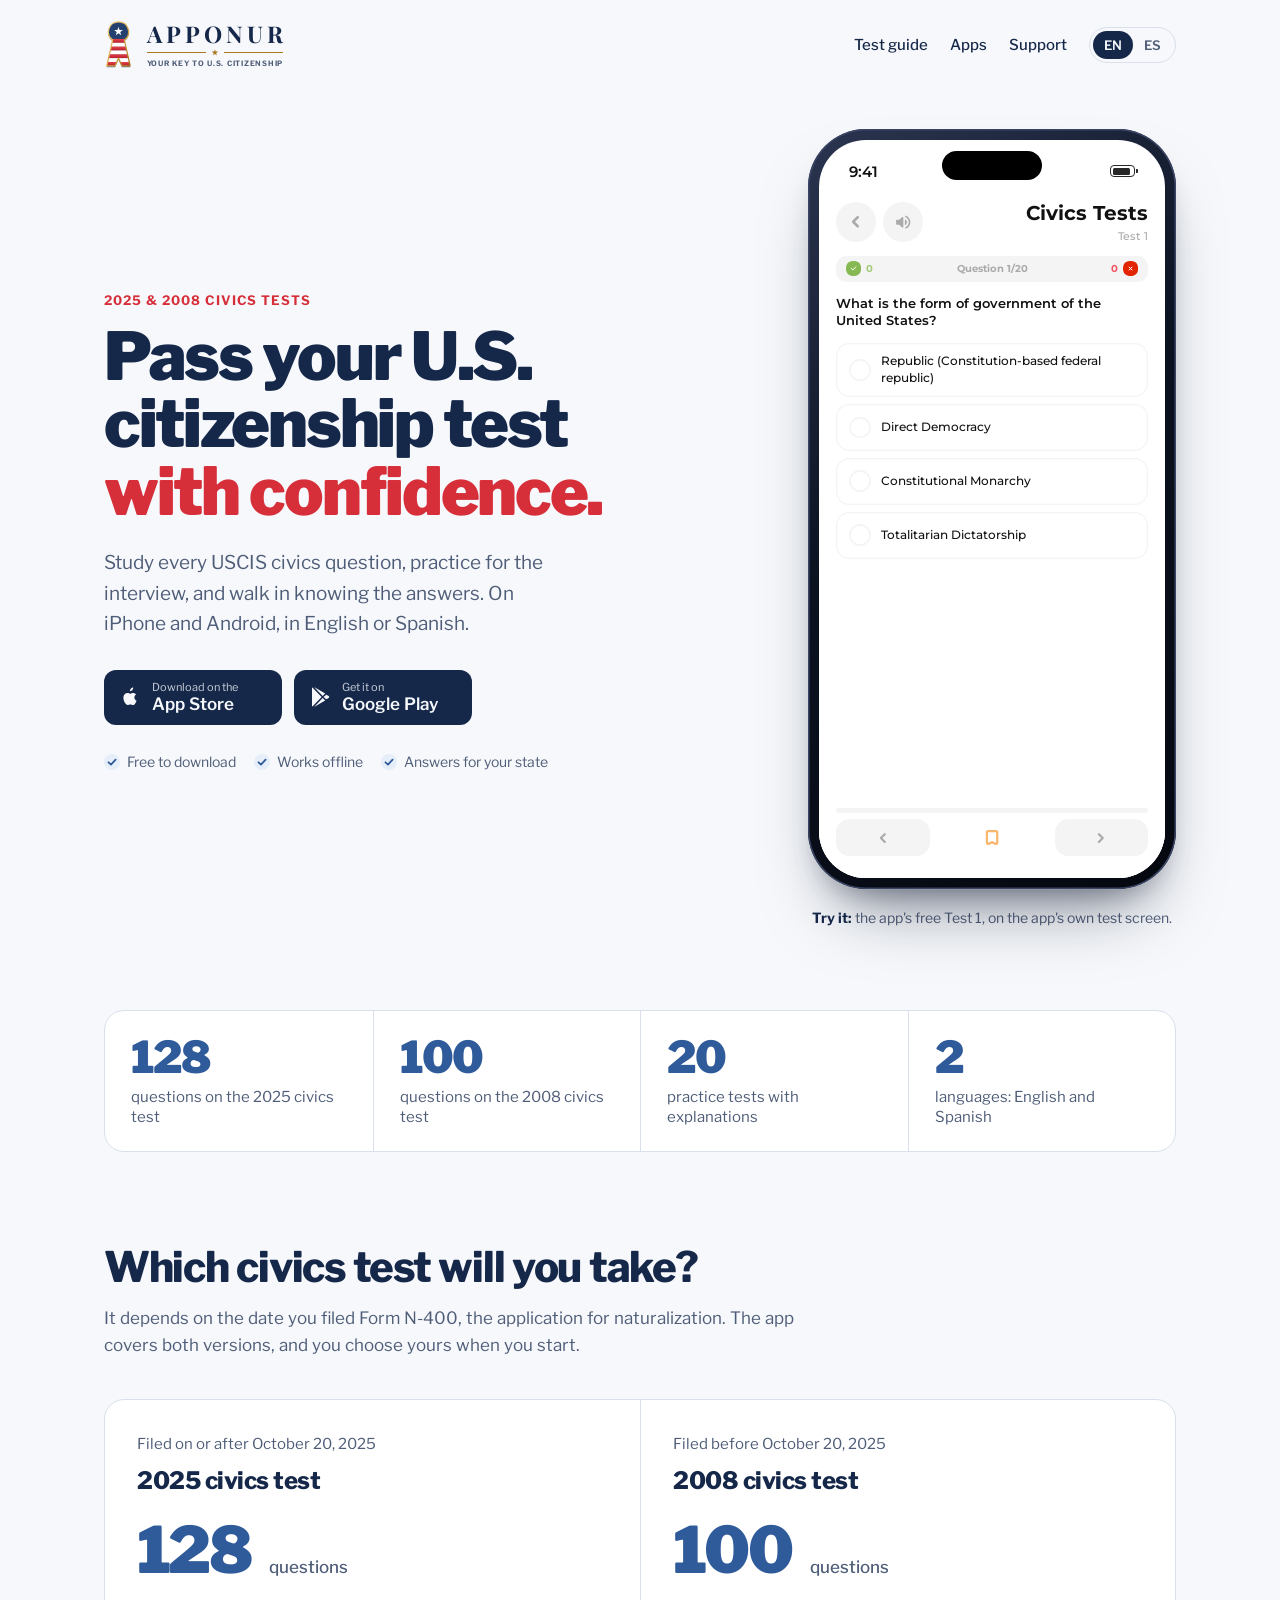
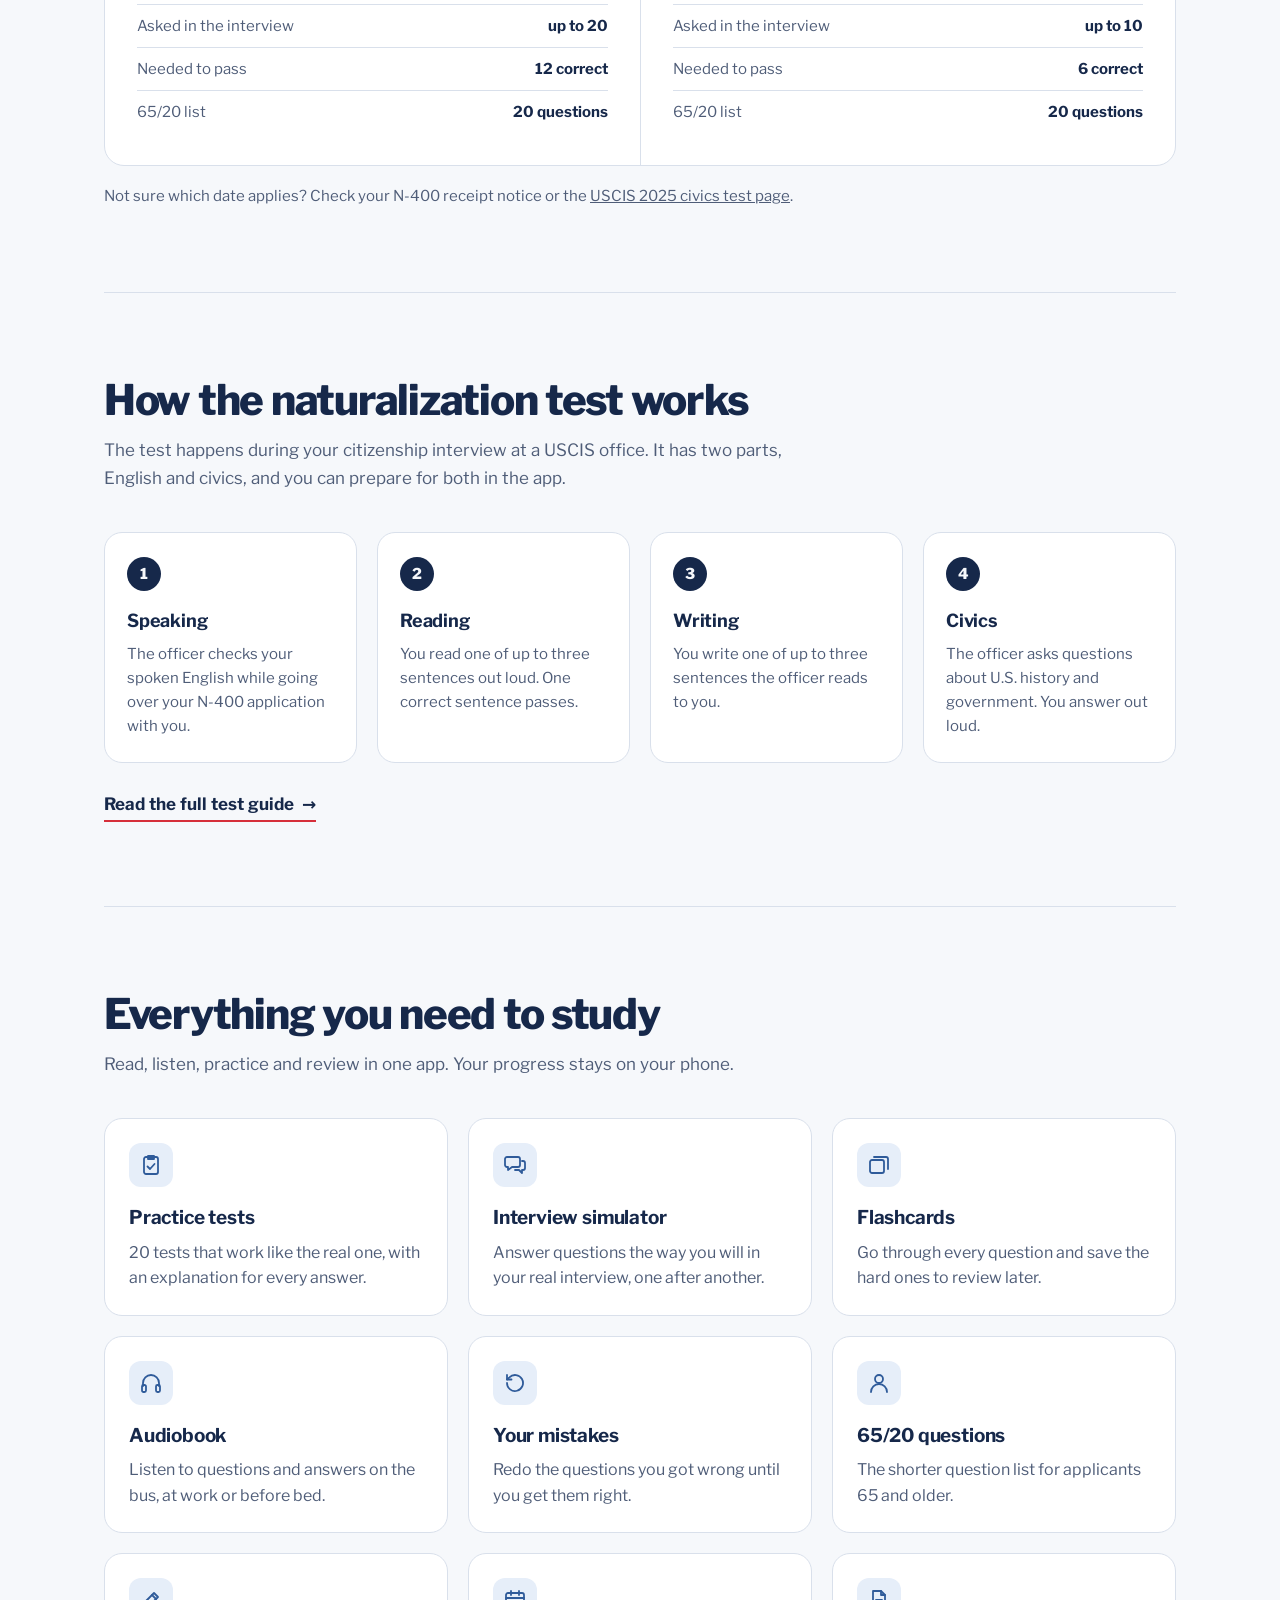
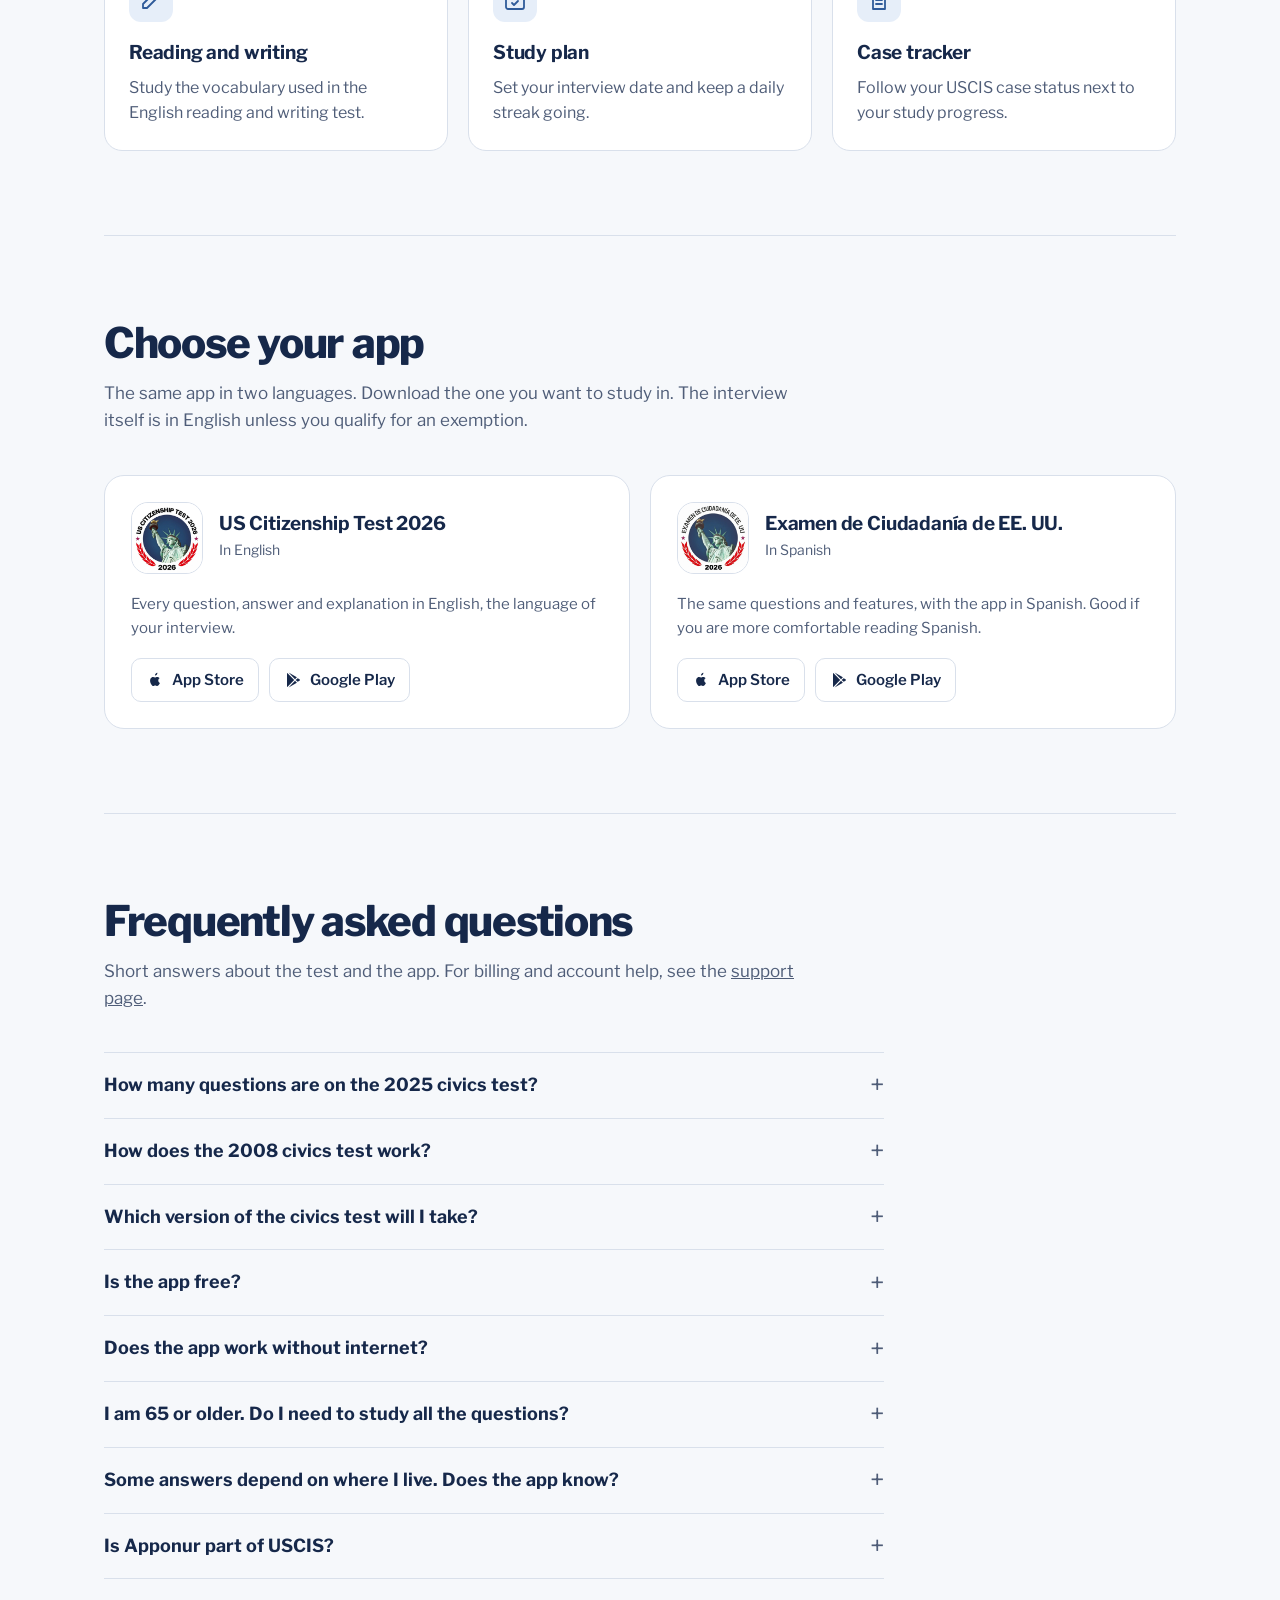
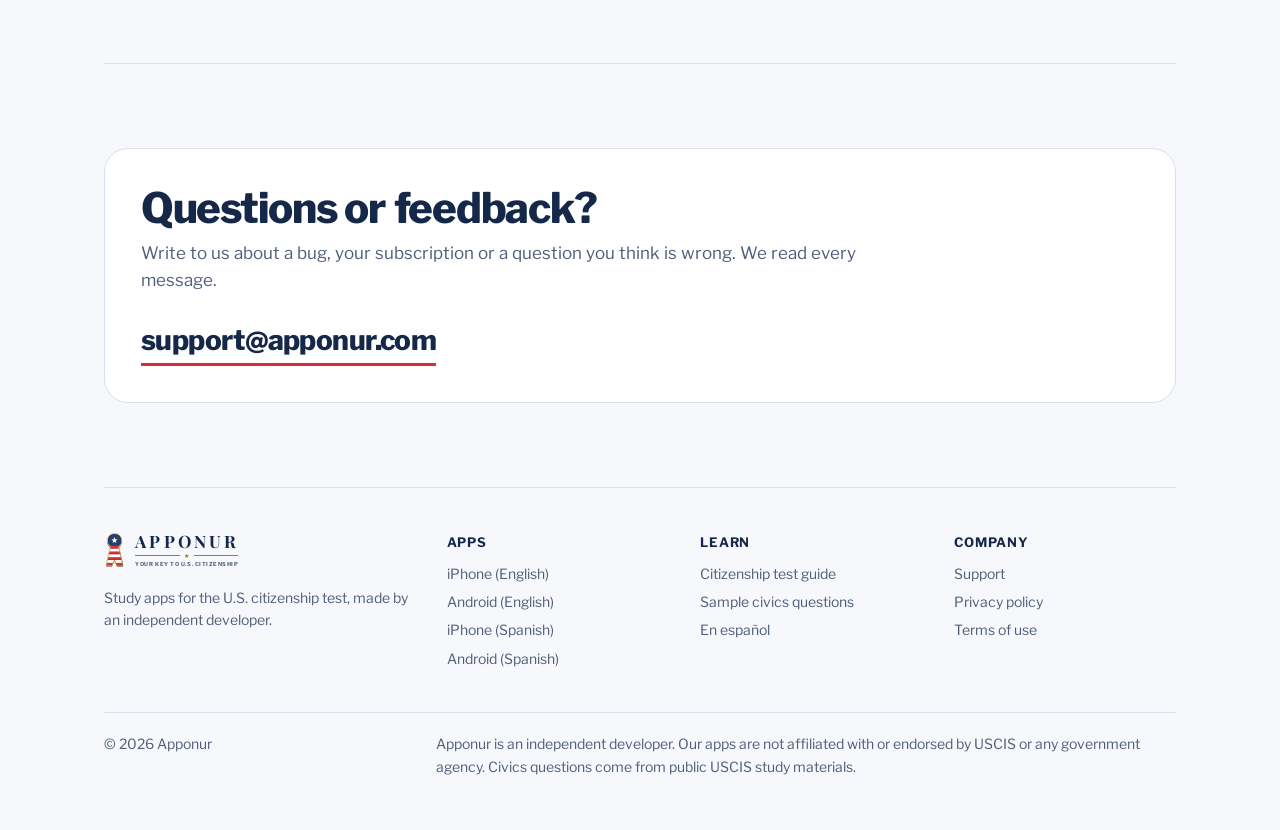
==== commit 3b907a74: "Ana sayfa: deneme testi uygulamanın ücretsiz Test 1'i - 5 rastgele soru yerine uygulamada ücretsiz o" ====
--- a/index.html
+++ b/index.html
@@ -143,10 +143,10 @@
         <div class="phone">
           <div class="screen">
             <div class="status" aria-hidden="true"><span>9:41</span><span class="bat"></span></div>
-            <div class="app-ui" id="quiz" lang="en"><div class="app-page"><div class="a-bar"><span class="a-circle"><svg viewBox="0 -960 960 960" aria-hidden="true"><path d="m450.09-480 146.95 146.96Q612-318.09 612-296t-14.96 37.04Q582.09-244 560-244t-37.04-14.96L339.52-442.39q-7.69-7.7-11.61-17.52Q324-469.74 324-480t3.91-20.09q3.92-9.82 11.61-17.52l183.44-183.43Q537.91-716 560-716t37.04 14.96Q612-686.09 612-664t-14.96 37.04L450.09-480Z"/></svg></span><div class="a-titles"><div class="a-title">Civics Tests</div><div class="a-sub">Sample Test</div></div></div><div class="a-head"><span class="c">0</span><span class="pos">Question 1/5</span><span class="w">0</span></div><div class="a-view"><div class="a-scroll"><p class="a-q">What is the form of government of the United States?</p><div class="a-opt"><button class="a-btn" type="button" aria-disabled="true"><span class="ic"></span><span class="tx">Republic (Constitution-based federal republic)</span></button></div><div class="a-opt"><button class="a-btn" type="button" aria-disabled="true"><span class="ic"></span><span class="tx">Direct Democracy</span></button></div><div class="a-opt"><button class="a-btn" type="button" aria-disabled="true"><span class="ic"></span><span class="tx">Constitutional Monarchy</span></button></div><div class="a-opt"><button class="a-btn" type="button" aria-disabled="true"><span class="ic"></span><span class="tx">Totalitarian Dictatorship</span></button></div></div></div><div class="a-prog"><i></i></div><div class="a-nav"><span class="nb"><svg viewBox="0 -960 960 960" aria-hidden="true"><path d="m450.09-480 146.95 146.96Q612-318.09 612-296t-14.96 37.04Q582.09-244 560-244t-37.04-14.96L339.52-442.39q-7.69-7.7-11.61-17.52Q324-469.74 324-480t3.91-20.09q3.92-9.82 11.61-17.52l183.44-183.43Q537.91-716 560-716t37.04 14.96Q612-686.09 612-664t-14.96 37.04L450.09-480Z"/></svg></span><span class="fav"><svg viewBox="0 -960 960 960" aria-hidden="true"><path d="m480-219.09-151.61 64.66q-53 22.08-100.3-9.09-47.31-31.18-47.31-88.22v-501.48q0-44.3 30.85-75.15 30.85-30.85 75.15-30.85h386.44q44.3 0 75.15 30.85 30.85 30.85 30.85 75.15v501.48q0 57.04-47.31 88.22-47.3 31.17-100.3 9.09L480-219.09Zm0-115.69 193.22 82.61v-501.05H286.78v501.05L480-334.78Zm0-418.44H286.78h386.44H480Z"/></svg></span><span class="nb"><svg viewBox="0 -960 960 960" aria-hidden="true"><path d="M485.91-480 338.96-626.96Q324-641.91 324-664t14.96-37.04Q353.91-716 376-716t37.04 14.96l183.44 183.43q7.69 7.7 11.61 17.52Q612-490.26 612-480t-3.91 20.09q-3.92 9.82-11.61 17.52L413.04-258.96Q398.09-244 376-244t-37.04-14.96Q324-273.91 324-296t14.96-37.04L485.91-480Z"/></svg></span></div></div></div>
+            <div class="app-ui" id="quiz" lang="en"><div class="app-page"><div class="a-bar"><span class="a-circle"><svg viewBox="0 -960 960 960" aria-hidden="true"><path d="m450.09-480 146.95 146.96Q612-318.09 612-296t-14.96 37.04Q582.09-244 560-244t-37.04-14.96L339.52-442.39q-7.69-7.7-11.61-17.52Q324-469.74 324-480t3.91-20.09q3.92-9.82 11.61-17.52l183.44-183.43Q537.91-716 560-716t37.04 14.96Q612-686.09 612-664t-14.96 37.04L450.09-480Z"/></svg></span><div class="a-titles"><div class="a-title">Civics Tests</div><div class="a-sub">Test 1</div></div></div><div class="a-head"><span class="c">0</span><span class="pos">Question 1/20</span><span class="w">0</span></div><div class="a-view"><div class="a-scroll"><p class="a-q">What is the form of government of the United States?</p><div class="a-opt"><button class="a-btn" type="button" aria-disabled="true"><span class="ic"></span><span class="tx">Republic (Constitution-based federal republic)</span></button></div><div class="a-opt"><button class="a-btn" type="button" aria-disabled="true"><span class="ic"></span><span class="tx">Direct Democracy</span></button></div><div class="a-opt"><button class="a-btn" type="button" aria-disabled="true"><span class="ic"></span><span class="tx">Constitutional Monarchy</span></button></div><div class="a-opt"><button class="a-btn" type="button" aria-disabled="true"><span class="ic"></span><span class="tx">Totalitarian Dictatorship</span></button></div></div></div><div class="a-prog"><i></i></div><div class="a-nav"><span class="nb"><svg viewBox="0 -960 960 960" aria-hidden="true"><path d="m450.09-480 146.95 146.96Q612-318.09 612-296t-14.96 37.04Q582.09-244 560-244t-37.04-14.96L339.52-442.39q-7.69-7.7-11.61-17.52Q324-469.74 324-480t3.91-20.09q3.92-9.82 11.61-17.52l183.44-183.43Q537.91-716 560-716t37.04 14.96Q612-686.09 612-664t-14.96 37.04L450.09-480Z"/></svg></span><span class="fav"><svg viewBox="0 -960 960 960" aria-hidden="true"><path d="m480-219.09-151.61 64.66q-53 22.08-100.3-9.09-47.31-31.18-47.31-88.22v-501.48q0-44.3 30.85-75.15 30.85-30.85 75.15-30.85h386.44q44.3 0 75.15 30.85 30.85 30.85 30.85 75.15v501.48q0 57.04-47.31 88.22-47.3 31.17-100.3 9.09L480-219.09Zm0-115.69 193.22 82.61v-501.05H286.78v501.05L480-334.78Zm0-418.44H286.78h386.44H480Z"/></svg></span><span class="nb"><svg viewBox="0 -960 960 960" aria-hidden="true"><path d="M485.91-480 338.96-626.96Q324-641.91 324-664t14.96-37.04Q353.91-716 376-716t37.04 14.96l183.44 183.43q7.69 7.7 11.61 17.52Q612-490.26 612-480t-3.91 20.09q-3.92 9.82-11.61 17.52L413.04-258.96Q398.09-244 376-244t-37.04-14.96Q324-273.91 324-296t14.96-37.04L485.91-480Z"/></svg></span></div></div></div>
           </div>
         </div>
-        <p class="demo-cap"><b>Try it:</b> real questions from the app, on the app's own test screen.</p>
+        <p class="demo-cap"><b>Try it:</b> the app's free Test 1, on the app's own test screen.</p>
       </div>
     </section>
 
@@ -301,7 +301,7 @@
   </footer>
 </div>
 
-<script type="application/json" id="quiz-data">{"labels":{"title":"Civics Tests","subtitle":"Sample Test","question":"Question","correct":"Correct","wrong":"Wrong","perfect":"Perfect Score!","passed":"You Passed!","close":"So Close!","keep":"Keep Practicing!","perfectMsg":"Every answer was correct. You've mastered this test!","passedMsg":"Nice work! Keep up the momentum.","oneMistake":"Only 1 mistake! Review it so it sticks.","mistakes":"Nice work! Review your {n} mistakes so they stick.","oneMissing":"Just 1 more correct answer to pass!","fewMissing":"Only {n} more correct answers to pass!","needCorrect":"You need {n} correct answers to pass.","answerEvery":"Answer every question and try again.","reviewOne":"Review your mistake and try again.","reviewMistakes":"Review your {n} mistakes and try again.","review":"Review Answers","tryAgain":"Try Again","nextTest":"Next Test","back":"Back","previous":"Previous","next":"Next","speak":"Read aloud","favAdd":"Add to favorites","favRemove":"Remove from favorites","ctaTitle":"Get all 128 questions","ctaSub":"20 tests, flashcards, audio and more in the app","ios":["Download on the","App Store"],"android":["Get it on","Google Play"],"voice":"en-US","resultsTopic":"Results by Topic","topicsCount":"{n} topics","allCorrect":"{n} all correct"},"links":{"ios":"https://apps.apple.com/us/app/id1615982636","android":"https://play.google.com/store/apps/details?id=com.apponur.uscitizenshiptest"},"total":5,"passMark":3,"questions":[{"n":1,"q":"What is the form of government of the United States?","o":["Republic (Constitution-based federal republic)","Direct Democracy","Constitutional Monarchy","Totalitarian Dictatorship"],"a":0,"e":"The United States is a republic, specifically a constitution-based federal republic. In this system, the power resides with the citizens who vote to elect representatives to make decisions and laws on their behalf, rather than a direct democracy where citizens vote on every single law directly."},{"n":2,"q":"What is the supreme law of the land?","o":["The Declaration of Independence","The U.S. Constitution","The Bill of Rights","The Emancipation Proclamation"],"a":1,"e":"The U.S. Constitution is called the 'supreme law of the land' because it establishes the framework for the federal government and defines the rights of citizens. No other law, state or federal, can contradict the Constitution."},{"n":3,"q":"Name one thing the U.S. Constitution does.","o":["Forms the government","Declares independence from France","Establishes the 50 states","Creates the United Nations"],"a":0,"e":"The U.S. Constitution sets up the government, defines the government's powers, and protects the basic rights of Americans."},{"n":4,"q":"The U.S. Constitution starts with the words “We the People.” What does “We the People” mean?","o":["The government creates the people","Self-government","The President rules the people","The states have all the power"],"a":1,"e":"The phrase 'We the People' embodies the principle of self-government (popular sovereignty), meaning that the government's power comes from the citizens themselves."},{"n":5,"q":"How are changes made to the U.S. Constitution?","o":["By the President's order","Amendments","By the Supreme Court","By the State Governors"],"a":1,"e":"Changes or additions to the U.S. Constitution are called Amendments. It is a difficult process to ensure that changes are carefully considered."},{"n":6,"q":"What does the Bill of Rights protect?","o":["The power of the government","The rights of the King of England","The basic rights of Americans","The land of the United States"],"a":2,"e":"The Bill of Rights is the collective name for the first ten amendments to the United States Constitution. It guarantees and protects the basic rights and liberties of individuals, such as freedom of speech and religion."},{"n":7,"q":"How many amendments does the U.S. Constitution have?","o":["Ten (10)","Twenty-one (21)","Twenty-seven (27)","Fifty (50)"],"a":2,"e":"Since its ratification in 1788, the U.S. Constitution has been amended 27 times. The first ten amendments are collectively known as the Bill of Rights, protecting individual liberties, while the most recent amendment, concerning congressional salaries, was ratified in 1992."},{"n":8,"q":"Why is the Declaration of Independence important?","o":["It established the Supreme Court","It ended slavery in America","It says America is free from British control","It gave women the right to vote"],"a":2,"e":"The Declaration of Independence is a crucial historical document because it formally announced that the 13 American colonies were severing ties with Great Britain to form an independent nation based on the principles of equality and unalienable rights."},{"n":9,"q":"What founding document said the American colonies were free from Britain?","o":["The Articles of Confederation","The Declaration of Independence","The Bill of Rights","The Federalist Papers"],"a":1,"e":"The Declaration of Independence, adopted in 1776, announced that the 13 American colonies were no longer under British rule and were forming their own nation."},{"n":10,"q":"Name two important ideas from the Declaration of Independence and the U.S. Constitution.","o":["Equality and Liberty","Monarchy and Dictatorship","Socialism and Communism","Taxation and Regulation"],"a":0,"e":"Key ideas found in these founding documents include Equality, Liberty (Freedom), Limited Government, Self-Government, and Natural Rights."},{"n":11,"q":"The words “Life, Liberty, and the pursuit of Happiness” are in what founding document?","o":["The Constitution","The Bill of Rights","The Declaration of Independence","The Federalist Papers"],"a":2,"e":"These famous unalienable rights are listed in the Declaration of Independence, written in 1776."},{"n":12,"q":"What is the economic system of the United States?","o":["Capitalism (Free market economy)","Socialism","Communism","Traditional economy"],"a":0,"e":"The United States operates under a capitalist or free market economy. In this system, private individuals and businesses, rather than the government, make most of the decisions about what to produce and buy."},{"n":13,"q":"What is the rule of law?","o":["The police decide which laws to enforce","Everyone must follow the law","The President is above the law","Laws only apply to regular citizens"],"a":1,"e":"The 'rule of law' is a fundamental principle of the U.S. Constitution ensuring that no person, government official, or entity is above the law. It means that everyone, including the President, Congress, and the courts, must obey the law, and laws are applied fairly to all citizens."},{"n":14,"q":"Many documents influenced the U.S. Constitution. Name one.","o":["The Monroe Doctrine","The Federalist Papers","The Emancipation Proclamation","The Gettysburg Address"],"a":1,"e":"The Federalist Papers, a series of essays written by Hamilton, Madison, and Jay, were instrumental in explaining and arguing for the ratification of the U.S. Constitution. Other key influences include the Declaration of Independence and the Articles of Confederation."},{"n":15,"q":"There are three branches of government. Why?","o":["To make the government larger","To employ more people","So one part does not become too powerful","To follow the British system"],"a":2,"e":"The system of checks and balances and separation of powers ensures that no single branch of government (Legislative, Executive, Judicial) becomes too powerful."},{"n":16,"q":"Name the three branches of government.","o":["Legislative, Executive, and Judicial","Federal, State, and Local","Democratic, Republican, and Independent","Army, Navy, and Air Force"],"a":0,"e":"The U.S. government is structured into three branches: Legislative (Congress), Executive (President), and Judicial (Courts)."},{"n":17,"q":"The President of the United States is in charge of which branch of government?","o":["Legislative","Judicial","Executive","Parliamentary"],"a":2,"e":"The President is the head of the Executive Branch, which is responsible for enforcing and carrying out federal laws."},{"n":18,"q":"What part of the federal government writes laws?","o":["U.S. Congress (Legislative branch)","The President (Executive branch)","The Supreme Court (Judicial branch)","The Cabinet"],"a":0,"e":"The legislative branch, known as the U.S. Congress, is responsible for making federal laws. Congress is composed of two parts: the Senate and the House of Representatives."},{"n":19,"q":"What are the two parts of the U.S. Congress?","o":["The Senate and House of Representatives","The President and the Cabinet","The Supreme Court and the Superior Court","The State Legislatures and the Governor"],"a":0,"e":"The legislative branch, known as Congress, is bicameral, meaning it is divided into two distinct chambers: the Senate (with 100 members) and the House of Representatives (with 435 voting members). Together, they are responsible for writing and passing federal laws."},{"n":20,"q":"Name one power of the U.S. Congress.","o":["Vetoes bills","Commands the military","Declares war","Appoints judges"],"a":2,"e":"The Constitution grants the legislative branch (Congress) specific powers, including the sole power to declare war, write legislation, and create the federal budget. The President, not Congress, commands the military and vetoes bills."},{"n":21,"q":"How many U.S. senators are there?","o":["50","435","270","100"],"a":3,"e":"There are 100 U.S. Senators in total. Each of the 50 states elects exactly two senators to represent them in Congress."},{"n":22,"q":"How long is a term for a U.S. senator?","o":["Two (2) years","Four (4) years","Six (6) years","Eight (8) years"],"a":2,"e":"U.S. Senators serve six-year terms. The terms are staggered so that about one-third of the Senate is up for election every two years."},{"n":24,"q":"How many voting members are in the House of Representatives?","o":["100","50","435","270"],"a":2,"e":"There are 435 voting members in the House of Representatives. The number of representatives from each state depends on the state's population."},{"n":25,"q":"How long is a term for a member of the House of Representatives?","o":["Four (4) years","Six (6) years","Eight (8) years","Two (2) years"],"a":3,"e":"Members of the House of Representatives serve short two-year terms. This frequent election cycle is designed by the Constitution to ensure that representatives remain responsive to the changing opinions, needs, and will of the people in their specific local districts."},{"n":26,"q":"Why do U.S. representatives serve shorter terms than U.S. senators?","o":["Because there are fewer of them","To have less power","To save money","To more closely follow public opinion"],"a":3,"e":"Representatives serve short 2-year terms, which forces them to face re-election frequently. This design ensures that the House remains the 'People's House,' staying very responsive to the immediate concerns and changing opinions of the voters."},{"n":27,"q":"How many senators does each state have?","o":["One (1)","Four (4)","Two (2)","It depends on population"],"a":2,"e":"The Constitution guarantees that each state, regardless of its size or population, has exactly two (2) senators to ensure equal representation in the Senate."},{"n":28,"q":"Why does each state have two senators?","o":["To ensure equal representation for small states","Based on the state's population","Because the President appoints them","To match the number of representatives"],"a":0,"e":"This system, part of the Great Compromise, gives every state equal power in the Senate regardless of population size, protecting the interests of smaller states."},{"n":31,"q":"Who does a U.S. senator represent?","o":["People of their state","Only people who voted for them","The state legislature","Their political party"],"a":0,"e":"A U.S. Senator represents the interests of all the people living in their entire state, not just a specific district or political party."},{"n":32,"q":"Who elects U.S. senators?","o":["Citizens from their state","The State Legislature","The Governor","The House of Representatives"],"a":0,"e":"Originally, Senators were chosen by state legislatures. However, the 17th Amendment (ratified in 1913) changed this to a direct election system, meaning U.S. Senators are now elected by the popular vote of the citizens in their state."},{"n":33,"q":"Who does a member of the House of Representatives represent?","o":["Citizens in their congressional district","The entire state","Only the people who voted for them","The state legislature"],"a":0,"e":"Unlike Senators who represent the whole state, members of the House represent only the people living in their specific congressional district."},{"n":34,"q":"Who elects members of the House of Representatives?","o":["The State Governor","The State Legislature","The President","Citizens from their congressional district"],"a":3,"e":"Members of the House are elected directly by the people living in their specific geographic area, known as a congressional district."},{"n":35,"q":"Some states have more representatives than other states. Why?","o":["Because of the state's population","Because of the state's physical size","Because they have more money","Because they joined the union first"],"a":0,"e":"Representation in the House is proportional to population. States with more people get more Representatives, while every state gets exactly two Senators."},{"n":36,"q":"The President of the United States is elected for how many years?","o":["Two (2) years","Six (6) years","Eight (8) years","Four (4) years"],"a":3,"e":"The President serves a four-year term. The election is held every four years in November, and the President is inaugurated the following January. A President can serve a maximum of two terms."},{"n":37,"q":"The President of the United States can serve only two terms. Why?","o":["Because of the 1st Amendment","Because it is a tradition","Because of the 22nd Amendment","Because the Supreme Court ruled so"],"a":2,"e":"The 22nd Amendment limits the President to two elected terms to prevent any one person from holding too much power for too long."},{"n":40,"q":"If the president can no longer serve, who becomes president?","o":["The Secretary of State","The Vice President","The Speaker of the House","The Chief Justice"],"a":1,"e":"The Vice President is first in the line of succession. If the President dies, resigns, or is removed, the Vice President assumes the office."},{"n":41,"q":"Name one power of the president.","o":["Declares war","Signs bills into law","Interprets the Constitution","Prints money"],"a":1,"e":"The President has the power to sign bills passed by Congress into law. Other powers include being Commander in Chief and making treaties."},{"n":42,"q":"Who is Commander in Chief of the U.S. military?","o":["The Secretary of Defense","The Vice President","The General of the Army","The President"],"a":3,"e":"The Constitution designates the President as the Commander in Chief of the Army and Navy of the United States, giving them ultimate authority over military operations."},{"n":43,"q":"Who signs bills to become laws?","o":["The Speaker of the House","The President","The Vice President","The Chief Justice"],"a":1,"e":"When Congress passes a bill, it is sent to the President. The President can sign it into law or veto it."},{"n":44,"q":"Who vetoes bills?","o":["The Senate","The Speaker of the House","The President","The Cabinet"],"a":2,"e":"The President has the power of the 'veto' as part of the system of checks and balances. When Congress passes a bill, the President can refuse to sign it (veto), sending it back to Congress. Congress can only override this veto with a supermajority vote."},{"n":45,"q":"Who appoints federal judges?","o":["The President","The Senate","The Chief Justice","The People"],"a":0,"e":"The President nominates federal judges, including Supreme Court justices. However, the Senate must confirm these appointments."},{"n":46,"q":"The executive branch has many parts. Name one.","o":["Congress","The Supreme Court","Federal departments and agencies","The Senate"],"a":2,"e":"The Executive Branch is not just the President; it includes the Cabinet and many federal departments and agencies (like the FBI, EPA, etc.) that help enforce laws."},{"n":47,"q":"What does the President’s Cabinet do?","o":["Writes federal laws","Commands the army","Advises the President","Selects the next President"],"a":2,"e":"The Cabinet is composed of the heads of the 15 executive departments. Their role is to advise the President on any subject relating to their duties."},{"n":48,"q":"What are two Cabinet-level positions?","o":["Secretary of State and Attorney General","Senator and Representative","Governor and Mayor","Chief Justice and Associate Justice"],"a":0,"e":"The Cabinet includes the Vice President and the heads of 15 executive departments. Examples include the Secretary of State, Attorney General, Secretary of Defense, and Secretary of Education."},{"n":49,"q":"Why is the Electoral College important?","o":["It writes federal laws","It appoints Supreme Court justices","It commands the military","It decides who is elected president"],"a":3,"e":"The Electoral College is the formal body established by the Constitution to elect the President and Vice President. Instead of a direct popular vote, citizens vote for electors, and a candidate must win a majority of 270 electoral votes to win the presidency."},{"n":50,"q":"What is one part of the judicial branch?","o":["Congress","The President","The Pentagon","Supreme Court"],"a":3,"e":"The judicial branch is the system of federal courts and judges that interprets laws. The U.S. Supreme Court is the highest and most important court within this branch."},{"n":51,"q":"What does the judicial branch do?","o":["Writes legislation","Commands the military","Vetoes laws","Reviews and explains laws"],"a":3,"e":"The judicial branch (the courts) is responsible for interpreting the laws, explaining what they mean, and deciding if laws violate the Constitution."},{"n":52,"q":"What is the highest court in the United States?","o":["The Supreme Court","The District Court","The Court of Appeals","The State Court"],"a":0,"e":"The Supreme Court is the final authority on legal decisions in the United States and has the ultimate say on the interpretation of the Constitution."},{"n":53,"q":"How many seats are on the Supreme Court?","o":["Twelve (12)","Fifty (50)","Nine (9)","Six (6)"],"a":2,"e":"There are nine justices on the U.S. Supreme Court: one Chief Justice and eight Associate Justices."},{"n":54,"q":"How many Supreme Court justices are usually needed to decide a case?","o":["Nine (9)","Three (3)","Four (4)","Five (5)"],"a":3,"e":"Since there are nine justices on the Supreme Court, a simple majority of five (5) is usually needed to decide the outcome of a case."},{"n":55,"q":"How long do Supreme Court justices serve?","o":["For life (Lifetime appointment)","Four years","Six years","Ten years"],"a":0,"e":"Justices serve for life (as long as they maintain 'good behavior') to ensure they are independent from political pressure."},{"n":56,"q":"Supreme Court justices serve for life. Why?","o":["To be independent (of politics)","To have more power than the President","To save money on elections","Because they are elected by the people"],"a":0,"e":"Federal judges are appointed for life to ensure judicial independence. This allows them to make fair decisions based strictly on the Constitution and the law, without pressure from politicians, voters, or fear of losing their jobs."},{"n":58,"q":"Name one power that is only for the federal government.","o":["Issue driver's licenses","Run public schools","Provide police protection","Print paper money"],"a":3,"e":"Printing money, declaring war, creating an army, and making treaties are powers reserved exclusively for the federal government."},{"n":59,"q":"Name one power that is only for the states.","o":["Print money","Declare war","Make treaties","Provide schooling and education"],"a":3,"e":"Powers not given to the federal government are reserved for the states. These include running schools, providing police protection, and issuing driver's licenses."},{"n":60,"q":"What is the purpose of the 10th Amendment?","o":["It guarantees freedom of speech","Powers not given to the federal government belong to the states or to the people","It grants women the right to vote","It ends slavery"],"a":1,"e":"The 10th Amendment emphasizes the principle of federalism. It states that any power not explicitly granted to the federal government by the Constitution is reserved for the states or the people."},{"n":63,"q":"There are four amendments to the U.S. Constitution about who can vote. Describe one of them.","o":["You must pay a tax to vote","Only property owners can vote","Citizens eighteen (18) and older can vote","Only citizens born in the U.S. can vote"],"a":2,"e":"The 26th Amendment lowered the voting age from 21 to 18. Other amendments ensure that race (15th) and gender (19th) cannot be used to deny the right to vote."},{"n":64,"q":"Who can vote in federal elections, run for federal office, and serve on a jury in the United States?","o":["Permanent residents","Anyone living in the U.S.","Citizens","Work visa holders"],"a":2,"e":"These are specific rights and responsibilities that belong only to U.S. citizens. Non-citizens cannot vote in federal elections or serve on federal juries."},{"n":65,"q":"What are three rights of everyone living in the United States?","o":["Freedom of speech, assembly, and religion","Right to vote, run for office, and serve on a jury","Freedom to travel, drive, and work","Right to free healthcare, housing, and food"],"a":0,"e":"The Constitution protects the rights of everyone living in the U.S., regardless of citizenship status. These include freedom of speech, religion, assembly, press, and petition."},{"n":66,"q":"What do we show loyalty to when we say the Pledge of Allegiance?","o":["The President","Congress","The United States and the flag","The Supreme Court"],"a":2,"e":"The Pledge of Allegiance is a solemn promise of loyalty to the United States of America and its flag, symbolizing the republic for which it stands."},{"n":67,"q":"Name two promises that new citizens make in the Oath of Allegiance.","o":["Defend the Constitution and obey the laws of the U.S.","Vote in every election and run for office","Join a political party and donate to charity","Travel to all 50 states and learn English"],"a":0,"e":"During the naturalization ceremony, new citizens take the Oath of Allegiance. They solemnly promise to give up loyalty to other countries, defend the Constitution and laws of the United States against all enemies, and serve the nation when required."},{"n":68,"q":"How can people become United States citizens?","o":["By paying a fee only","Naturalize or be born in the United States","By joining the army only","By working for the government"],"a":1,"e":"There are two primary ways to become a U.S. citizen: by birth (being born within U.S. territory or to U.S. citizen parents) or through 'naturalization,' which is the legal process for a foreign citizen to become a U.S. citizen."},{"n":69,"q":"What are two examples of civic participation in the United States?","o":["Going to college and getting a job","Vote and run for office","Traveling and buying a house","Opening a business and paying bills"],"a":1,"e":"Participating in democracy is crucial. Key examples include voting in elections, running for public office, joining a political party, or contacting elected officials."},{"n":70,"q":"What is one way Americans can serve their country?","o":["Avoid paying taxes","Ignore jury duty","Vote","Travel abroad"],"a":2,"e":"Americans can serve their country in many ways, including voting, paying taxes, obeying the law, serving in the military, or running for office."},{"n":71,"q":"Why is it important to pay federal taxes?","o":["It is voluntary","To avoid jail only","To support political campaigns","Required by law and funds the federal government"],"a":3,"e":"Paying taxes is a civic duty required by law. These taxes fund the federal government's operations, including the military, infrastructure, and social programs."},{"n":72,"q":"It is important for all men age 18 through 25 to register for the Selective Service. Name one reason why.","o":["Required by law","To get a driver's license","To vote","To pay taxes"],"a":0,"e":"Registration with the Selective Service System is required by law for almost all male U.S. citizens and male immigrants between the ages of 18 and 25. It provides a list of people in case a military draft is needed."},{"n":73,"q":"The colonists came to America for many reasons. Name one.","o":["To establish a monarchy","Freedom (Religious or Political)","To join the British Army","To pay higher taxes to the King"],"a":1,"e":"Colonists arrived in America seeking new opportunities and liberties they lacked in Europe. Common reasons included the desire for religious freedom, political liberty, economic opportunity, and escaping persecution."},{"n":74,"q":"Who lived in America before the Europeans arrived?","o":["American Indians (Native Americans)","The British","The French","The Vikings"],"a":0,"e":"Long before European explorers and colonists arrived, American Indians (also known as Native Americans) inhabited the North American continent for thousands of years, forming diverse tribes and cultures."},{"n":75,"q":"What group of people was taken and sold as slaves?","o":["Native Americans","Asians","Europeans","Africans"],"a":3,"e":"Millions of people from Africa were forcibly taken from their homes, transported across the Atlantic, and sold into slavery in the American colonies and states."},{"n":76,"q":"What war did the Americans fight to win independence from Britain?","o":["The Civil War","The American Revolution","The War of 1812","World War I"],"a":1,"e":"The American Revolution (also known as the Revolutionary War) was fought from 1775 to 1783 to gain independence from British rule."},{"n":77,"q":"Name one reason why the Americans declared independence from Britain.","o":["High taxes (Taxation without representation)","They wanted a Queen","The British abolished slavery","The French told them to"],"a":0,"e":"Colonists were angry that they had to pay high taxes to the British government but had no representatives in the British Parliament to speak for them."},{"n":78,"q":"Who wrote the Declaration of Independence?","o":["George Washington","Benjamin Franklin","James Madison","Thomas Jefferson"],"a":3,"e":"Thomas Jefferson was the primary author of the Declaration of Independence. The document was approved by the Continental Congress on July 4, 1776."},{"n":79,"q":"When was the Declaration of Independence adopted?","o":["September 17, 1787","July 4, 1776","January 1, 1863","April 15, 1783"],"a":1,"e":"The Continental Congress officially adopted the Declaration of Independence on July 4, 1776. This historic document severed ties with Great Britain, and the date is celebrated annually as Independence Day, the birthday of the United States."},{"n":80,"q":"The American Revolution had many important events. Name one.","o":["The Battle of Gettysburg","The Declaration of Independence","The War of 1812","The Louisiana Purchase"],"a":1,"e":"The adoption of the Declaration of Independence in 1776 was a defining moment of the American Revolution. Other key events include the Battle of Bunker Hill, the Battle of Saratoga (the turning point), and the British surrender at Yorktown."},{"n":81,"q":"There were 13 original states. Name five.","o":["New York, New Jersey, Pennsylvania, Delaware, Virginia","California, Texas, Florida, Ohio, Illinois","Washington, Oregon, Nevada, Arizona, Utah","Maine, Vermont, Kentucky, Tennessee, Louisiana"],"a":0,"e":"The original 13 states were colonies along the East Coast. They include New Hampshire, Massachusetts, Rhode Island, Connecticut, New York, New Jersey, Pennsylvania, Delaware, Maryland, Virginia, North Carolina, South Carolina, and Georgia."},{"n":82,"q":"What founding document was written in 1787?","o":["The Declaration of Independence","The U.S. Constitution","The Bill of Rights","The Emancipation Proclamation"],"a":1,"e":"The U.S. Constitution was written at the Constitutional Convention in Philadelphia in 1787 to replace the Articles of Confederation."},{"n":83,"q":"The Federalist Papers supported the passage of the U.S. Constitution. Name one of the writers.","o":["Thomas Jefferson","George Washington","James Madison","Abraham Lincoln"],"a":2,"e":"James Madison, Alexander Hamilton, and John Jay wrote the Federalist Papers to persuade the public to ratify the new Constitution."},{"n":84,"q":"Why were the Federalist Papers important?","o":["They supported passing the U.S. Constitution","They declared independence from Britain","They started the Civil War","They ended slavery"],"a":0,"e":"The Federalist Papers were a series of 85 essays written to persuade voters (especially in New York) to ratify (approve) the new United States Constitution."},{"n":85,"q":"Benjamin Franklin is famous for many things. Name one.","o":["He was the first President","U.S. Diplomat","He discovered America","He led the Civil War"],"a":1,"e":"Benjamin Franklin was one of the most influential Founding Fathers. He is famous for being a skillful U.S. diplomat who secured French support for the Revolution, the first Postmaster General, a scientist who studied electricity, and the writer of Poor Richard's Almanack."},{"n":86,"q":"George Washington is famous for many things. Name one.","o":["He wrote the Declaration of Independence","He discovered America","Father of Our Country","He was the second President"],"a":2,"e":"George Washington is widely revered as the 'Father of Our Country.' He served as the Commander in Chief of the Continental Army during the Revolutionary War and later became the first President of the United States."},{"n":87,"q":"Thomas Jefferson is famous for many things. Name one.","o":["First President of the United States","Writer of the Declaration of Independence","Father of the Constitution","General during the Civil War"],"a":1,"e":"Thomas Jefferson was the primary author of the Declaration of Independence. He also served as the third U.S. President and purchased the Louisiana Territory."},{"n":88,"q":"James Madison is famous for many things. Name one.","o":["He was the first President","He discovered electricity","He is the 'Father of the Constitution'","He led the Union Army"],"a":2,"e":"James Madison is known as the 'Father of the Constitution' for his pivotal role in drafting the document and the Bill of Rights."},{"n":89,"q":"Alexander Hamilton is famous for many things. Name one.","o":["First President","First Secretary of the Treasury","Wrote the Declaration of Independence","Discovered America"],"a":1,"e":"Alexander Hamilton was a Founding Father and the first Secretary of the Treasury, where he established the nation's financial system."},{"n":90,"q":"What territory did the United States buy from France in 1803?","o":["Alaska","Louisiana Territory","Texas","California"],"a":1,"e":"In 1803, the United States purchased the Louisiana Territory from France for $15 million. This acquisition effectively doubled the size of the country."},{"n":91,"q":"Name one war fought by the United States in the 1800s.","o":["World War I","The Civil War","The Revolutionary War","Vietnam War"],"a":1,"e":"The Civil War (1861-1865) was a major conflict fought in the 1800s between the Union (North) and the Confederacy (South). Other wars from this century include the War of 1812, the Mexican-American War, and the Spanish-American War."},{"n":92,"q":"Name the U.S. war between the North and the South.","o":["The Revolutionary War","The Civil War","The War of 1812","The Spanish-American War"],"a":1,"e":"The Civil War (1861-1865) was a devastating conflict fought within the United States between the northern states (the Union) and the southern states (the Confederacy) that had seceded."},{"n":93,"q":"The Civil War had many important events. Name one.","o":["The Emancipation Proclamation","The bombing of Pearl Harbor","The signing of the Constitution","The Moon Landing"],"a":0,"e":"The Emancipation Proclamation, issued by Lincoln in 1863, was a turning point in the Civil War, declaring that slaves in Confederate-held territory were free."},{"n":94,"q":"Abraham Lincoln is famous for many things. Name one.","o":["He wrote the Declaration of Independence","He saved (or preserved) the Union","He was the first President","He purchased Alaska"],"a":1,"e":"Abraham Lincoln was the President during the Civil War. He is famous for preserving the Union and for freeing the slaves (Emancipation Proclamation)."},{"n":95,"q":"What did the Emancipation Proclamation do?","o":["Ended the Revolutionary War","Gave women the right to vote","Freed the slaves","Established the Constitution"],"a":2,"e":"The Emancipation Proclamation declared that all persons held as slaves within the rebellious states were free."},{"n":96,"q":"What U.S. war ended slavery?","o":["The Revolutionary War","The War of 1812","The Civil War","World War I"],"a":2,"e":"The Civil War (1861-1865) and the subsequent ratification of the 13th Amendment to the Constitution brought an end to slavery in the United States."},{"n":97,"q":"What amendment says all persons born or naturalized in the United States are U.S. citizens?","o":["1st Amendment","10th Amendment","14th Amendment","19th Amendment"],"a":2,"e":"The 14th Amendment, ratified in 1868 following the Civil War, grants citizenship to 'all persons born or naturalized in the United States.' It also guarantees equal protection under the laws to all citizens, significantly expanding civil rights."},{"n":98,"q":"When did all men get the right to vote?","o":["1776","1812","1920","After the Civil War (15th Amendment)"],"a":3,"e":"The 15th Amendment to the Constitution was ratified in 1870, shortly after the Civil War. It granted African American men the right to vote by stating that voting rights could not be denied based on 'race, color, or previous condition of servitude.'"},{"n":99,"q":"Name one leader of the women’s rights movement in the 1800s.","o":["Hillary Clinton","Michelle Obama","Rosa Parks","Susan B. Anthony"],"a":3,"e":"Susan B. Anthony was a prominent leader in the 19th-century women's rights movement, dedicating her life to fighting for women's suffrage (the right to vote)."},{"n":100,"q":"Name one war fought by the United States in the 1900s.","o":["The Civil War","The Revolutionary War","The War of 1812","World War I"],"a":3,"e":"World War I, World War II, the Korean War, the Vietnam War, and the Persian Gulf War are all major conflicts fought by the U.S. in the 1900s."},{"n":101,"q":"Why did the United States enter World War I?","o":["Because Germany attacked U.S. (civilian) ships","To take over Europe","To fight Russia","Because Japan attacked Hawaii"],"a":0,"e":"The U.S. joined World War I largely due to Germany's unrestricted submarine warfare, which included sinking American merchant ships."},{"n":102,"q":"When did all women get the right to vote?","o":["1865","1920 (with the 19th Amendment)","1945","1776"],"a":1,"e":"Women gained the right to vote nationwide with the ratification of the 19th Amendment in 1920, after decades of campaigning by the women's suffrage movement."},{"n":103,"q":"What was the Great Depression?","o":["A time of great economic growth","The longest war in U.S. history","A political movement","Longest economic recession in modern history"],"a":3,"e":"The Great Depression was a severe worldwide economic downturn that began in 1929 and lasted throughout the 1930s. It was the longest and most severe economic depression in modern history, marked by high unemployment, bank failures, and poverty."},{"n":104,"q":"When did the Great Depression start?","o":["The Great Crash (1929)","1918","1945","1865"],"a":0,"e":"The Great Depression is generally considered to have started with the collapse of stock prices on the New York Stock Exchange in October 1929, an event known as the 'Great Crash' or Black Tuesday."},{"n":105,"q":"Who was president during the Great Depression and World War II?","o":["Herbert Hoover","Harry Truman","Franklin Roosevelt","Dwight Eisenhower"],"a":2,"e":"Franklin D. Roosevelt (FDR) is the only president elected to four terms. He led the nation through the economic struggles of the Great Depression and the global conflict of World War II."},{"n":106,"q":"Why did the United States enter World War II?","o":["Bombing of Pearl Harbor","Invasion of Poland","To fight the Civil War","To gain independence from Britain"],"a":0,"e":"The United States entered World War II after the Japanese military launched a surprise attack on the naval base at Pearl Harbor on December 7, 1941."},{"n":107,"q":"Dwight Eisenhower is famous for many things. Name one.","o":["He wrote the Constitution","General during World War II","First man on the moon","President during the Civil War"],"a":1,"e":"Before serving as the 34th President, Dwight D. Eisenhower was a five-star general in the Army and served as Supreme Commander of the Allied Expeditionary Force in Europe during WWII."},{"n":108,"q":"Who was the United States’ main rival during the Cold War?","o":["China","Germany","Japan","Soviet Union (USSR)"],"a":3,"e":"The Soviet Union was the main geopolitical and ideological rival of the United States during the Cold War, a period of tension that lasted from the end of World War II until the early 1990s."},{"n":109,"q":"During the Cold War, what was one main concern of the United States?","o":["Climate change","Communism","The British Monarchy","Unemployment"],"a":1,"e":"During the Cold War (roughly 1947–1991), the primary concern of the United States was the spread of Communism, particularly from the Soviet Union. This ideological struggle influenced U.S. foreign policy, leading to conflicts like the Korean and Vietnam Wars."},{"n":110,"q":"Why did the United States enter the Korean War?","o":["To gain territory","To stop the spread of communism","To fight Japan","To control oil"],"a":1,"e":"The United States entered the Korean War in 1950 as part of its Cold War strategy of 'containment.' The goal was to support South Korea and prevent the communist government of North Korea from taking over the entire peninsula."},{"n":111,"q":"Why did the United States enter the Vietnam War?","o":["To stop the spread of communism","To gain control of oil resources","To fight against the British","To expand U.S. territory"],"a":0,"e":"Similar to the Korean War, the U.S. entered the Vietnam War as part of its Cold War policy to contain and stop the spread of communism in Southeast Asia."},{"n":112,"q":"What did the civil rights movement do?","o":["Fought to end racial discrimination","Supported the Vietnam War","Created the U.S. Constitution","Ended the Great Depression"],"a":0,"e":"The civil rights movement was a social movement in the 1950s and 1960s that fought to end racial discrimination and ensure equal rights for all Americans under the law."},{"n":113,"q":"Martin Luther King, Jr. is famous for many things. Name one.","o":["Fought for civil rights","First Black President","General in the Army","Invented the internet"],"a":0,"e":"Martin Luther King, Jr. was the most visible spokesperson and leader in the Civil Rights Movement, advocating for nonviolent activism to end racial segregation."},{"n":114,"q":"Why did the United States enter the Persian Gulf War?","o":["To stop the spread of communism","To force the Iraqi military from Kuwait","To fight the Taliban","To gain territory in the Middle East"],"a":1,"e":"In 1990, Iraq invaded its neighbor Kuwait. The United States led a coalition of nations in Operation Desert Storm to liberate Kuwait and force the Iraqi military to withdraw."},{"n":115,"q":"What major event happened on September 11, 2001, in the United States?","o":["The stock market crashed","Hurricane Katrina hit New Orleans","Terrorists attacked the United States","The Space Shuttle exploded"],"a":2,"e":"On September 11, 2001, terrorists from the group al-Qaeda hijacked four commercial airplanes. They crashed them into the World Trade Center towers in New York, the Pentagon in Virginia, and a field in Pennsylvania, resulting in the deadliest terrorist attack in world history."},{"n":116,"q":"Name one U.S. military conflict after the September 11, 2001 attacks.","o":["War in Afghanistan","Gulf War","Vietnam War","Korean War"],"a":0,"e":"The War in Afghanistan began in October 2001, less than a month after the 9/11 attacks. The U.S. invaded to dismantle al-Qaeda (which had orchestrated the attacks) and remove the Taliban regime that was harboring them."},{"n":117,"q":"Name one American Indian tribe in the United States.","o":["Maya","Cherokee","Inca","Aztec"],"a":1,"e":"The Cherokee are a federally recognized Native American tribe. Other examples include the Navajo, Sioux, Apache, Choctaw, and Iroquois."},{"n":118,"q":"Name one example of an American innovation.","o":["The steam engine","Gunpowder","The light bulb","The compass"],"a":2,"e":"The light bulb (perfected by Thomas Edison) is a classic example of American innovation. Others include the airplane, telephone, and internet."},{"n":119,"q":"What is the capital of the United States?","o":["New York City","Philadelphia","Boston","Washington, D.C."],"a":3,"e":"Washington, D.C. is the capital of the United States, founded in 1790 to serve as the seat of the federal government."},{"n":120,"q":"Where is the Statue of Liberty?","o":["Washington, D.C.","San Francisco Bay","Boston Harbor","New York (Harbor)"],"a":3,"e":"The Statue of Liberty stands on Liberty Island in New York Harbor. It was a gift from France and is a universal symbol of freedom and democracy."},{"n":121,"q":"Why does the flag have 13 stripes?","o":["To represent the 13 amendments","To represent the 13 presidents","To represent the 13 Cabinet departments","To represent the 13 original colonies"],"a":3,"e":"The 13 stripes on the flag represent the original 13 colonies that declared independence from Great Britain."},{"n":122,"q":"Why does the flag have 50 stars?","o":["One star for each colony","One star for each president","One star for each state","One star for each amendment"],"a":2,"e":"The 50 stars on the American flag represent the 50 individual states that make up the United States. The flag has been updated many times in history as new states were admitted to the Union."},{"n":123,"q":"What is the name of the national anthem?","o":["God Bless America","The Star-Spangled Banner","America the Beautiful","This Land Is Your Land"],"a":1,"e":"'The Star-Spangled Banner' is the official national anthem of the United States, written by Francis Scott Key."},{"n":124,"q":"The Nation’s first motto was “E Pluribus Unum.” What does that mean?","o":["In God We Trust","Liberty and Justice","United We Stand","Out of many, one"],"a":3,"e":"'E Pluribus Unum' is Latin for 'Out of many, one', symbolizing the union of the states."},{"n":125,"q":"What is Independence Day?","o":["A holiday to celebrate U.S. independence from Britain","The end of the Civil War","A day to honor soldiers","The President's birthday"],"a":0,"e":"Independence Day (July 4th) marks the anniversary of the adoption of the Declaration of Independence in 1776."},{"n":126,"q":"Name three national U.S. holidays.","o":["Halloween, Valentine's Day, Easter","Labor Day, Thanksgiving, Christmas","Flag Day, Groundhog Day, Arbor Day","Mother's Day, Father's Day, Election Day"],"a":1,"e":"Labor Day, Thanksgiving, and Christmas are all federal national holidays. Others include Independence Day, Veterans Day, and Memorial Day."},{"n":127,"q":"What is Memorial Day?","o":["A holiday to honor working people","A celebration of the new year","A holiday to honor soldiers who died in military service","The start of summer"],"a":2,"e":"Memorial Day is a federal holiday observed in May to honor and mourn the U.S. military personnel who have died while serving in the United States Armed Forces."},{"n":128,"q":"What is Veterans Day?","o":["A holiday to honor people who served in the U.S. military","A day to remember the end of the Civil War","A holiday for active duty soldiers only","The birthday of the U.S. Army"],"a":0,"e":"Veterans Day is a federal holiday honoring all persons who have served in the United States Armed Forces."}],"icon":"/assets/icon-en.png","topics":[{"name":"Principles of American Government","first":1,"last":15},{"name":"System of Government","first":16,"last":62},{"name":"Rights and Responsibilities","first":63,"last":72},{"name":"Colonial Period and Independence","first":73,"last":89},{"name":"1800s","first":90,"last":99},{"name":"Recent American History and Other Important Historical Information","first":100,"last":118},{"name":"Symbols","first":119,"last":124},{"name":"Holidays","first":125,"last":128}]}</script>
+<script type="application/json" id="quiz-data">{"labels":{"title":"Civics Tests","subtitle":"Test 1","question":"Question","correct":"Correct","wrong":"Wrong","perfect":"Perfect Score!","passed":"You Passed!","close":"So Close!","keep":"Keep Practicing!","perfectMsg":"Every answer was correct. You've mastered this test!","passedMsg":"Nice work! Keep up the momentum.","oneMistake":"Only 1 mistake! Review it so it sticks.","mistakes":"Nice work! Review your {n} mistakes so they stick.","oneMissing":"Just 1 more correct answer to pass!","fewMissing":"Only {n} more correct answers to pass!","needCorrect":"You need {n} correct answers to pass.","answerEvery":"Answer every question and try again.","reviewOne":"Review your mistake and try again.","reviewMistakes":"Review your {n} mistakes and try again.","review":"Review Answers","tryAgain":"Try Again","nextTest":"Next Test","back":"Back","previous":"Previous","next":"Next","speak":"Read aloud","favAdd":"Add to favorites","favRemove":"Remove from favorites","ctaTitle":"Get all 128 questions","ctaSub":"20 tests, flashcards, audio and more in the app","ios":["Download on the","App Store"],"android":["Get it on","Google Play"],"voice":"en-US","resultsTopic":"Results by Topic","topicsCount":"{n} topics","allCorrect":"{n} all correct"},"links":{"ios":"https://apps.apple.com/us/app/id1615982636","android":"https://play.google.com/store/apps/details?id=com.apponur.uscitizenshiptest"},"total":20,"passMark":12,"questions":[{"n":1,"q":"What is the form of government of the United States?","o":["Republic (Constitution-based federal republic)","Direct Democracy","Constitutional Monarchy","Totalitarian Dictatorship"],"a":0,"e":"The United States is a republic, specifically a constitution-based federal republic. In this system, the power resides with the citizens who vote to elect representatives to make decisions and laws on their behalf, rather than a direct democracy where citizens vote on every single law directly."},{"n":7,"q":"How many amendments does the U.S. Constitution have?","o":["Ten (10)","Twenty-one (21)","Twenty-seven (27)","Fifty (50)"],"a":2,"e":"Since its ratification in 1788, the U.S. Constitution has been amended 27 times. The first ten amendments are collectively known as the Bill of Rights, protecting individual liberties, while the most recent amendment, concerning congressional salaries, was ratified in 1992."},{"n":13,"q":"What is the rule of law?","o":["The police decide which laws to enforce","Everyone must follow the law","The President is above the law","Laws only apply to regular citizens"],"a":1,"e":"The 'rule of law' is a fundamental principle of the U.S. Constitution ensuring that no person, government official, or entity is above the law. It means that everyone, including the President, Congress, and the courts, must obey the law, and laws are applied fairly to all citizens."},{"n":19,"q":"What are the two parts of the U.S. Congress?","o":["The Senate and House of Representatives","The President and the Cabinet","The Supreme Court and the Superior Court","The State Legislatures and the Governor"],"a":0,"e":"The legislative branch, known as Congress, is bicameral, meaning it is divided into two distinct chambers: the Senate (with 100 members) and the House of Representatives (with 435 voting members). Together, they are responsible for writing and passing federal laws."},{"n":25,"q":"How long is a term for a member of the House of Representatives?","o":["Four (4) years","Six (6) years","Eight (8) years","Two (2) years"],"a":3,"e":"Members of the House of Representatives serve short two-year terms. This frequent election cycle is designed by the Constitution to ensure that representatives remain responsive to the changing opinions, needs, and will of the people in their specific local districts."},{"n":30,"q":"What is the name of the Speaker of the House of Representatives now?","o":["Nancy Pelosi","Kevin McCarthy","Mike Johnson","Chuck Schumer"],"a":2,"e":"The Speaker of the House of Representatives is Mike Johnson. The Speaker is the presiding officer of the House, a powerful position that is second in the line of presidential succession, right after the Vice President."},{"n":38,"q":"What is the name of the President of the United States now?","o":["Joe Biden","Donald J. Trump","Barack Obama","George W. Bush"],"a":1,"e":"Donald J. Trump is the President of the United States. As the head of the executive branch, he is responsible for enforcing laws, serving as Commander in Chief of the armed forces, and representing the nation in foreign affairs."},{"n":39,"q":"What is the name of the Vice President of the United States now?","o":["Kamala Harris","JD Vance","Mike Pence","Tim Walz"],"a":1,"e":"JD Vance is the Vice President of the United States. In addition to being first in the line of succession for the presidency, the Vice President also serves as the President of the Senate, where he can cast a vote to break a tie."},{"n":49,"q":"Why is the Electoral College important?","o":["It writes federal laws","It appoints Supreme Court justices","It commands the military","It decides who is elected president"],"a":3,"e":"The Electoral College is the formal body established by the Constitution to elect the President and Vice President. Instead of a direct popular vote, citizens vote for electors, and a candidate must win a majority of 270 electoral votes to win the presidency."},{"n":57,"q":"Who is the Chief Justice of the United States now?","o":["John G. Roberts, Jr.","Clarence Thomas","Brett Kavanaugh","Sonia Sotomayor"],"a":0,"e":"John G. Roberts, Jr. is the Chief Justice of the United States. As the highest-ranking judge in the federal judiciary, he presides over the Supreme Court's oral arguments and private conferences, and officiates the Presidential Inauguration."},{"n":58,"q":"Name one power that is only for the federal government.","o":["Issue driver's licenses","Run public schools","Provide police protection","Print paper money"],"a":3,"e":"Printing money, declaring war, creating an army, and making treaties are powers reserved exclusively for the federal government."},{"n":67,"q":"Name two promises that new citizens make in the Oath of Allegiance.","o":["Defend the Constitution and obey the laws of the U.S.","Vote in every election and run for office","Join a political party and donate to charity","Travel to all 50 states and learn English"],"a":0,"e":"During the naturalization ceremony, new citizens take the Oath of Allegiance. They solemnly promise to give up loyalty to other countries, defend the Constitution and laws of the United States against all enemies, and serve the nation when required."},{"n":73,"q":"The colonists came to America for many reasons. Name one.","o":["To establish a monarchy","Freedom (Religious or Political)","To join the British Army","To pay higher taxes to the King"],"a":1,"e":"Colonists arrived in America seeking new opportunities and liberties they lacked in Europe. Common reasons included the desire for religious freedom, political liberty, economic opportunity, and escaping persecution."},{"n":79,"q":"When was the Declaration of Independence adopted?","o":["September 17, 1787","July 4, 1776","January 1, 1863","April 15, 1783"],"a":1,"e":"The Continental Congress officially adopted the Declaration of Independence on July 4, 1776. This historic document severed ties with Great Britain, and the date is celebrated annually as Independence Day, the birthday of the United States."},{"n":85,"q":"Benjamin Franklin is famous for many things. Name one.","o":["He was the first President","U.S. Diplomat","He discovered America","He led the Civil War"],"a":1,"e":"Benjamin Franklin was one of the most influential Founding Fathers. He is famous for being a skillful U.S. diplomat who secured French support for the Revolution, the first Postmaster General, a scientist who studied electricity, and the writer of Poor Richard's Almanack."},{"n":91,"q":"Name one war fought by the United States in the 1800s.","o":["World War I","The Civil War","The Revolutionary War","Vietnam War"],"a":1,"e":"The Civil War (1861-1865) was a major conflict fought in the 1800s between the Union (North) and the Confederacy (South). Other wars from this century include the War of 1812, the Mexican-American War, and the Spanish-American War."},{"n":97,"q":"What amendment says all persons born or naturalized in the United States are U.S. citizens?","o":["1st Amendment","10th Amendment","14th Amendment","19th Amendment"],"a":2,"e":"The 14th Amendment, ratified in 1868 following the Civil War, grants citizenship to 'all persons born or naturalized in the United States.' It also guarantees equal protection under the laws to all citizens, significantly expanding civil rights."},{"n":103,"q":"What was the Great Depression?","o":["A time of great economic growth","The longest war in U.S. history","A political movement","Longest economic recession in modern history"],"a":3,"e":"The Great Depression was a severe worldwide economic downturn that began in 1929 and lasted throughout the 1930s. It was the longest and most severe economic depression in modern history, marked by high unemployment, bank failures, and poverty."},{"n":109,"q":"During the Cold War, what was one main concern of the United States?","o":["Climate change","Communism","The British Monarchy","Unemployment"],"a":1,"e":"During the Cold War (roughly 1947–1991), the primary concern of the United States was the spread of Communism, particularly from the Soviet Union. This ideological struggle influenced U.S. foreign policy, leading to conflicts like the Korean and Vietnam Wars."},{"n":115,"q":"What major event happened on September 11, 2001, in the United States?","o":["The stock market crashed","Hurricane Katrina hit New Orleans","Terrorists attacked the United States","The Space Shuttle exploded"],"a":2,"e":"On September 11, 2001, terrorists from the group al-Qaeda hijacked four commercial airplanes. They crashed them into the World Trade Center towers in New York, the Pentagon in Virginia, and a field in Pennsylvania, resulting in the deadliest terrorist attack in world history."}],"icon":"/assets/icon-en.png","topics":[{"name":"Principles of American Government","first":1,"last":15},{"name":"System of Government","first":16,"last":62},{"name":"Rights and Responsibilities","first":63,"last":72},{"name":"Colonial Period and Independence","first":73,"last":89},{"name":"1800s","first":90,"last":99},{"name":"Recent American History and Other Important Historical Information","first":100,"last":118},{"name":"Symbols","first":119,"last":124},{"name":"Holidays","first":125,"last":128}]}</script>
 <script src="/assets/quiz.js" defer></script>
 <script src="/assets/home.js" defer></script>
 </body>
--- a/assets/site.css
+++ b/assets/site.css
@@ -97,10 +97,11 @@
 .status .bat{width:25px;height:12px;border:1.5px solid #111;border-radius:4px;position:relative;opacity:.9}
 .status .bat::before{content:"";position:absolute;inset:1.5px;right:4px;background:#111;border-radius:1.5px}
 .status .bat::after{content:"";position:absolute;right:-4px;top:3px;width:2px;height:4px;background:#111;border-radius:0 1px 1px 0}
+.phone.to-store{cursor:pointer}
 .demo-cap{margin:18px 0 0;text-align:center;font-size:14px;color:var(--muted)}
 .demo-cap b{color:var(--ink)}
 
-.app-ui{--dp:calc(100cqw / 412);--bg:#FFFFFF;--text:#111111;--gray:#AAAAAA;--light:#F5F4F4;--blue:#0061FE;--green2:#A2CB76;--green3:#86B953;--red:#F55364;--red2:#E22401;--yellow:#F9B76D;--explanation:#808080;
+.app-ui{--dp:calc(100cqw / 412);--bottom:calc(26 * var(--dp));--bg:#FFFFFF;--text:#111111;--gray:#AAAAAA;--light:#F5F4F4;--blue:#0061FE;--green2:#A2CB76;--green3:#86B953;--red:#F55364;--red2:#E22401;--yellow:#F9B76D;--explanation:#808080;
   position:relative;flex:1;min-height:0;overflow:hidden;background:var(--bg);color:var(--text);font:500 calc(14 * var(--dp))/1.3 "Montserrat",system-ui,sans-serif;-webkit-font-smoothing:antialiased;-webkit-tap-highlight-color:transparent;text-align:left}
 :where(.app-ui *){box-sizing:border-box}
 :where(.app-ui button){font:inherit;color:inherit;margin:0;border:0;background:none;padding:0;cursor:pointer}
@@ -158,7 +159,7 @@
 /* progress capsule and the bottom buttons */
 .a-prog{flex:none;height:calc(6 * var(--dp));margin:calc(4 * var(--dp)) calc(20 * var(--dp)) calc(8 * var(--dp));border-radius:calc(3 * var(--dp));background:var(--light);overflow:hidden}
 .a-prog i{display:block;height:100%;width:0;border-radius:calc(3 * var(--dp));background:var(--blue);transition:width .3s cubic-bezier(.4,0,.2,1)}
-.a-nav{flex:none;display:flex;align-items:center;justify-content:space-between;padding:0 calc(20 * var(--dp)) calc(8 * var(--dp))}
+.a-nav{flex:none;display:flex;align-items:center;justify-content:space-between;padding:0 calc(20 * var(--dp)) var(--bottom)}
 .a-nav .nb{width:30%;height:calc(44 * var(--dp));border-radius:calc(16 * var(--dp));background:var(--light);display:grid;place-items:center;color:var(--gray)}
 .a-nav .nb svg{width:calc(24 * var(--dp));height:calc(24 * var(--dp));fill:currentColor}
 .a-nav .fav{width:calc(44 * var(--dp));height:calc(44 * var(--dp));display:grid;place-items:center;color:var(--yellow)}
@@ -224,13 +225,14 @@
 .r-store{flex:1;display:flex;align-items:center;justify-content:center;gap:calc(8 * var(--dp));height:calc(48 * var(--dp));border-radius:calc(16 * var(--dp));background:#FFFFFF;color:var(--text);text-decoration:none;font:700 calc(14 * var(--dp))/1 "Montserrat",sans-serif}
 .r-store svg{width:calc(18 * var(--dp));height:calc(18 * var(--dp));fill:currentColor}
 .r-store small{display:block;font:500 calc(9 * var(--dp))/1 "Montserrat",sans-serif;color:var(--gray);margin-bottom:calc(2 * var(--dp))}
-.r-next{flex:none;display:flex;align-items:center;justify-content:center;height:calc(56 * var(--dp));margin:calc(8 * var(--dp)) calc(20 * var(--dp)) calc(8 * var(--dp));border-radius:calc(16 * var(--dp));background:var(--blue);color:#fff;font:600 calc(16 * var(--dp))/1 "Montserrat",sans-serif}
+.r-next{flex:none;display:flex;align-items:center;justify-content:center;height:calc(56 * var(--dp));margin:calc(8 * var(--dp)) calc(20 * var(--dp)) var(--bottom);border-radius:calc(16 * var(--dp));background:var(--blue);color:#fff;font:600 calc(16 * var(--dp))/1 "Montserrat",sans-serif}
 .r-confetti{position:absolute;inset:0;width:100%;height:100%;pointer-events:none;z-index:4}
 
 @media (max-width:600px){
   .demo{max-width:440px}
   .phone{width:100%;height:auto;padding:0;border-radius:28px;background:none;box-shadow:0 24px 48px -28px rgba(22,40,74,.45)}
   .phone::before,.status{display:none}
+  .app-ui{--bottom:calc(16 * var(--dp))}
   .screen{height:auto;aspect-ratio:412/800;border-radius:28px;border:1.5px solid var(--line)}
 }
 @media (prefers-reduced-motion:reduce){.press,.a-prog i,.a-exp{transition:none}.a-nav .fav.pop svg,.a-nav .fav.out svg{animation:none}}
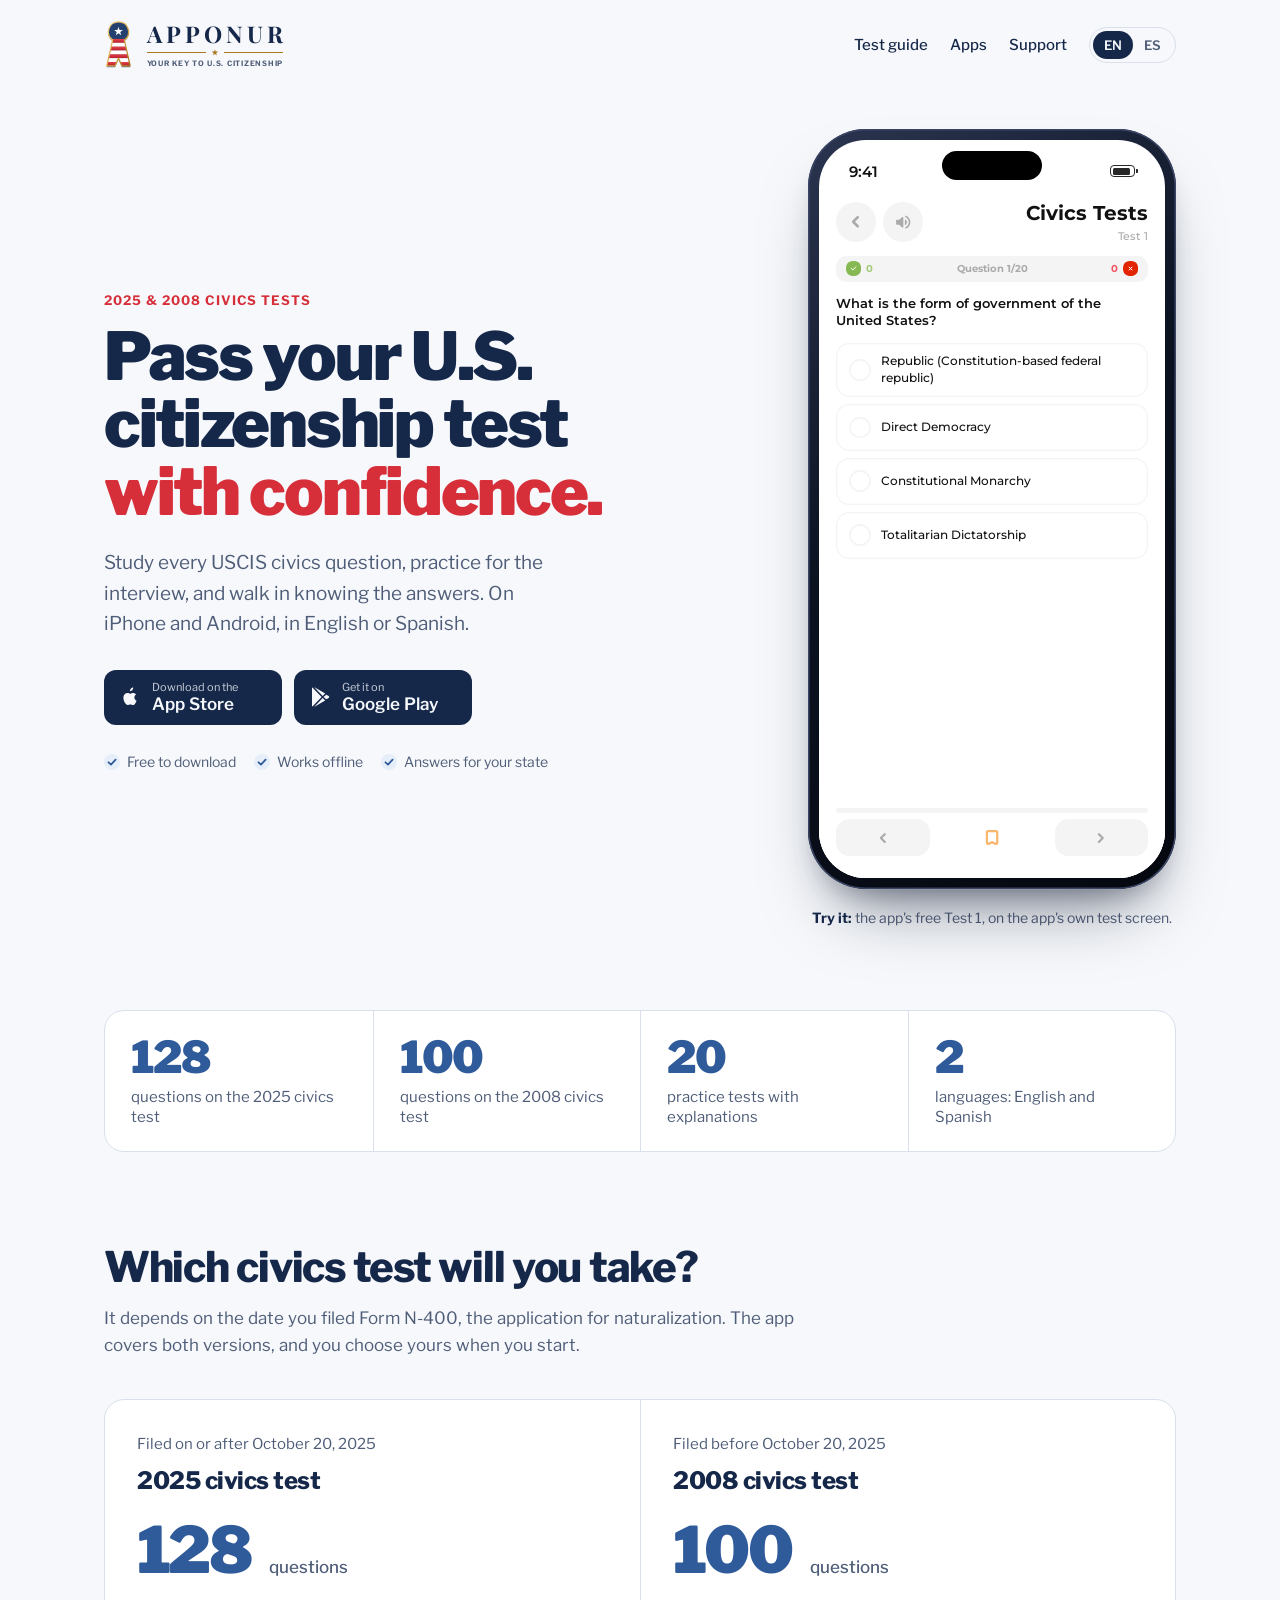
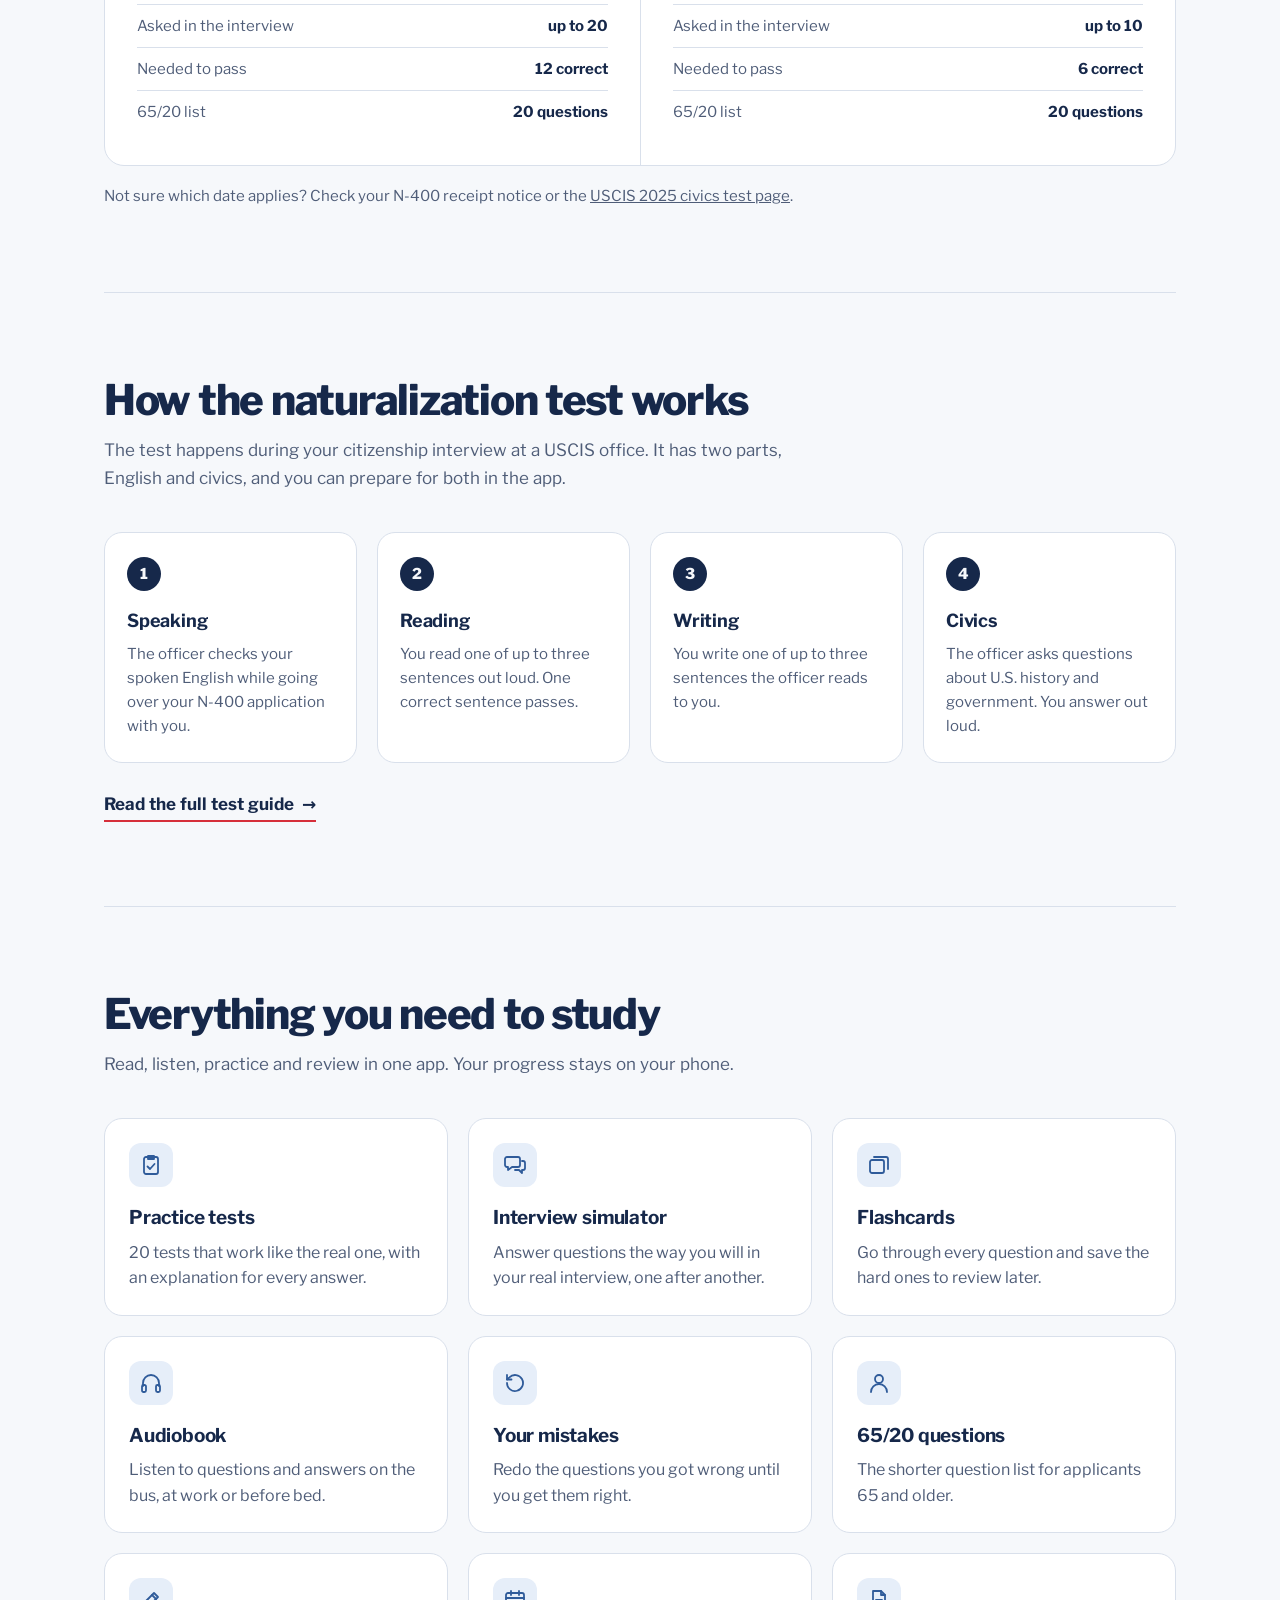
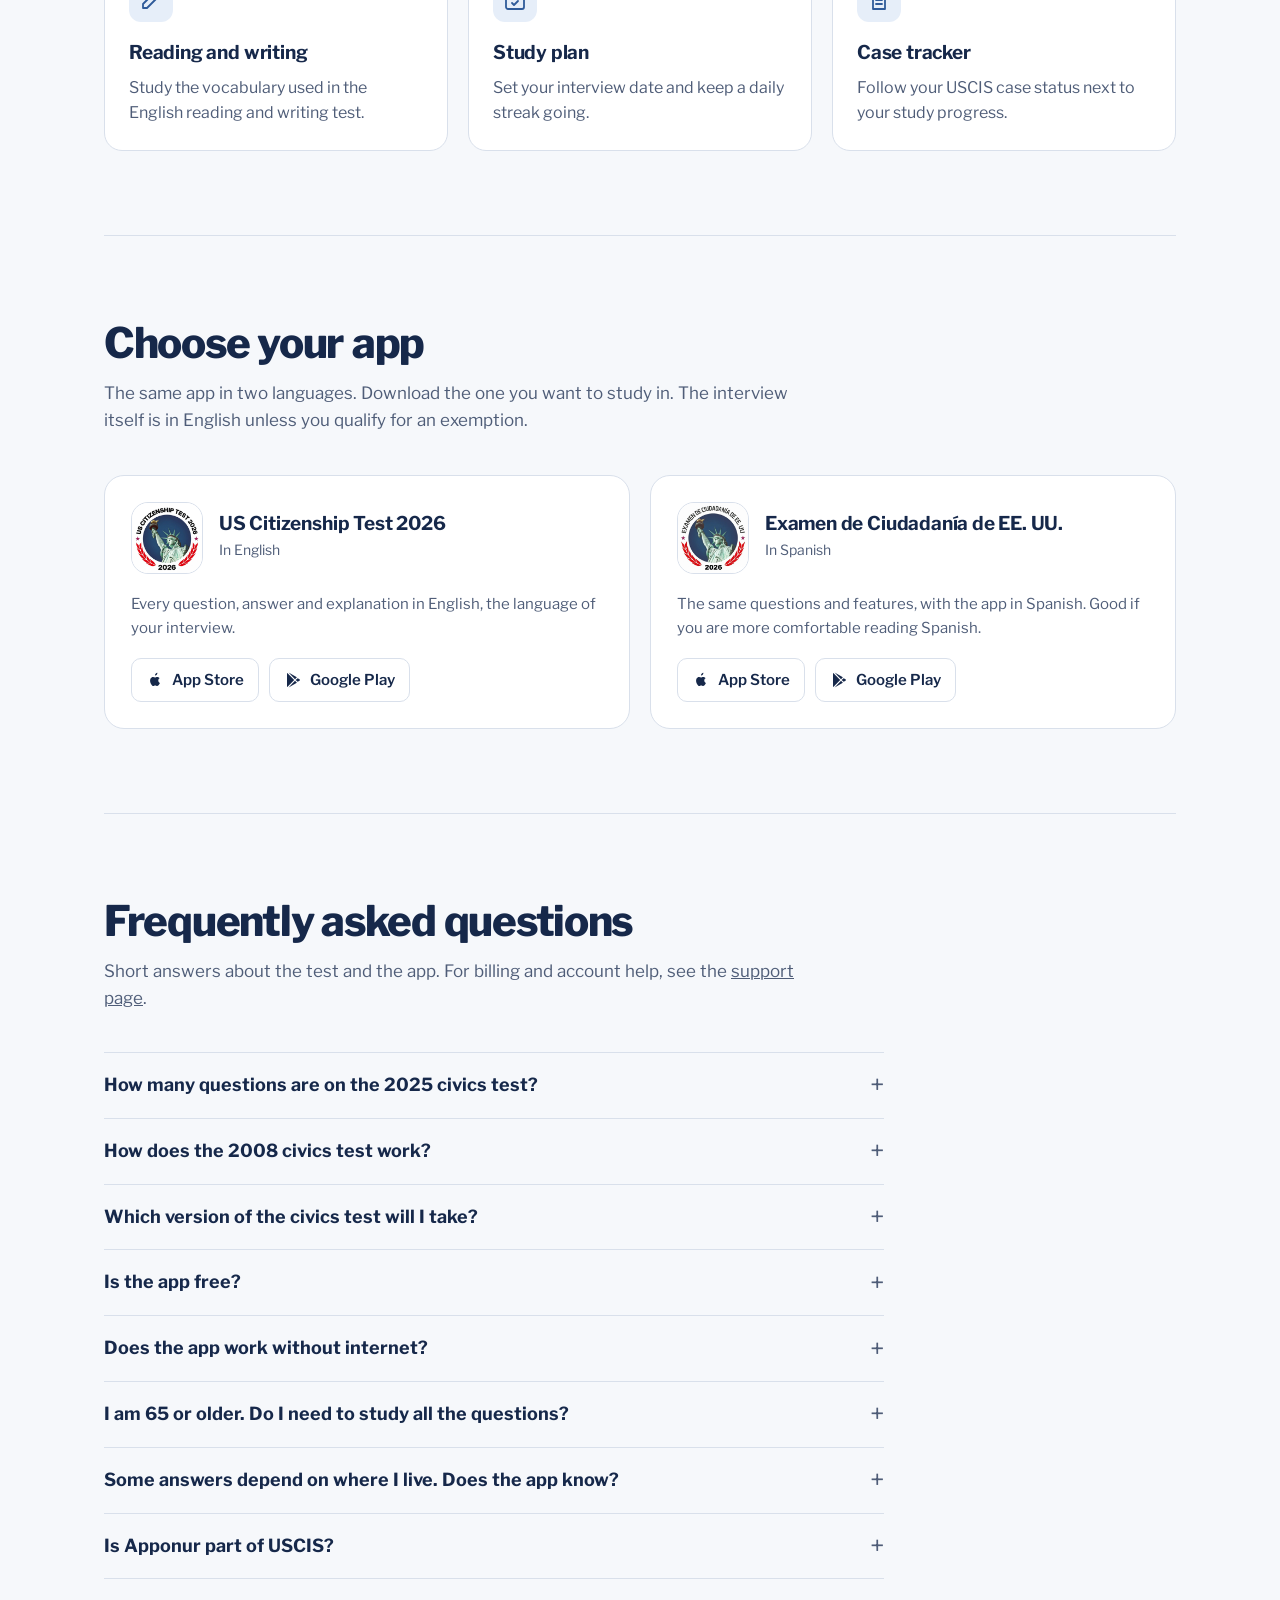
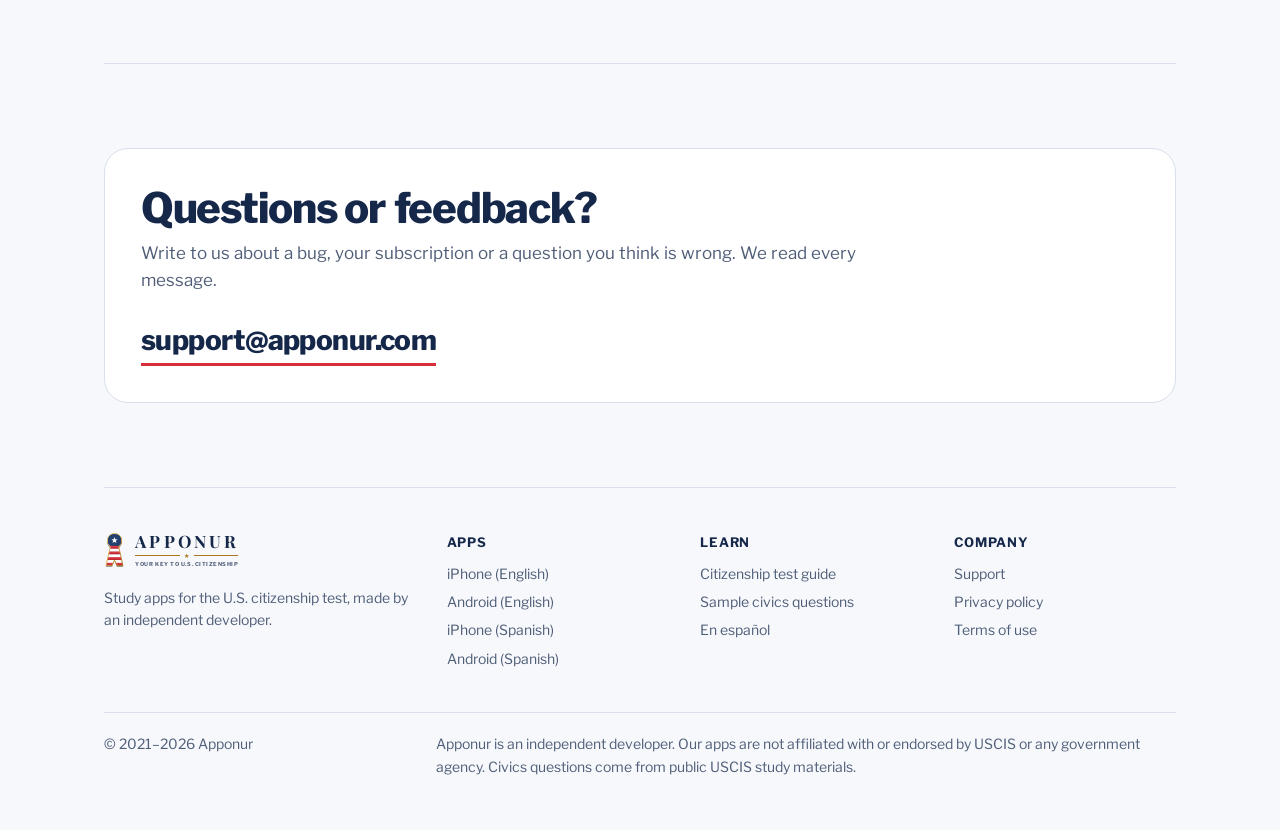
==== commit 48ee8369: "Altbilgi: telif aralığı 2021–2026 Co-Authored-By: Claude Fable 5.1 <noreply@anthropic.com>" ====
--- a/index.html
+++ b/index.html
@@ -295,13 +295,13 @@
       </div>
     </div>
     <div class="legal">
-      <span>© 2026 Apponur</span>
+      <span>© 2021–2026 Apponur</span>
       <p>Apponur is an independent developer. Our apps are not affiliated with or endorsed by USCIS or any government agency. Civics questions come from public USCIS study materials.</p>
     </div>
   </footer>
 </div>
 
-<script type="application/json" id="quiz-data">{"labels":{"title":"Civics Tests","subtitle":"Test 1","question":"Question","correct":"Correct","wrong":"Wrong","perfect":"Perfect Score!","passed":"You Passed!","close":"So Close!","keep":"Keep Practicing!","perfectMsg":"Every answer was correct. You've mastered this test!","passedMsg":"Nice work! Keep up the momentum.","oneMistake":"Only 1 mistake! Review it so it sticks.","mistakes":"Nice work! Review your {n} mistakes so they stick.","oneMissing":"Just 1 more correct answer to pass!","fewMissing":"Only {n} more correct answers to pass!","needCorrect":"You need {n} correct answers to pass.","answerEvery":"Answer every question and try again.","reviewOne":"Review your mistake and try again.","reviewMistakes":"Review your {n} mistakes and try again.","review":"Review Answers","tryAgain":"Try Again","nextTest":"Next Test","back":"Back","previous":"Previous","next":"Next","speak":"Read aloud","favAdd":"Add to favorites","favRemove":"Remove from favorites","ctaTitle":"Get all 128 questions","ctaSub":"20 tests, flashcards, audio and more in the app","ios":["Download on the","App Store"],"android":["Get it on","Google Play"],"voice":"en-US","resultsTopic":"Results by Topic","topicsCount":"{n} topics","allCorrect":"{n} all correct"},"links":{"ios":"https://apps.apple.com/us/app/id1615982636","android":"https://play.google.com/store/apps/details?id=com.apponur.uscitizenshiptest"},"total":20,"passMark":12,"questions":[{"n":1,"q":"What is the form of government of the United States?","o":["Republic (Constitution-based federal republic)","Direct Democracy","Constitutional Monarchy","Totalitarian Dictatorship"],"a":0,"e":"The United States is a republic, specifically a constitution-based federal republic. In this system, the power resides with the citizens who vote to elect representatives to make decisions and laws on their behalf, rather than a direct democracy where citizens vote on every single law directly."},{"n":7,"q":"How many amendments does the U.S. Constitution have?","o":["Ten (10)","Twenty-one (21)","Twenty-seven (27)","Fifty (50)"],"a":2,"e":"Since its ratification in 1788, the U.S. Constitution has been amended 27 times. The first ten amendments are collectively known as the Bill of Rights, protecting individual liberties, while the most recent amendment, concerning congressional salaries, was ratified in 1992."},{"n":13,"q":"What is the rule of law?","o":["The police decide which laws to enforce","Everyone must follow the law","The President is above the law","Laws only apply to regular citizens"],"a":1,"e":"The 'rule of law' is a fundamental principle of the U.S. Constitution ensuring that no person, government official, or entity is above the law. It means that everyone, including the President, Congress, and the courts, must obey the law, and laws are applied fairly to all citizens."},{"n":19,"q":"What are the two parts of the U.S. Congress?","o":["The Senate and House of Representatives","The President and the Cabinet","The Supreme Court and the Superior Court","The State Legislatures and the Governor"],"a":0,"e":"The legislative branch, known as Congress, is bicameral, meaning it is divided into two distinct chambers: the Senate (with 100 members) and the House of Representatives (with 435 voting members). Together, they are responsible for writing and passing federal laws."},{"n":25,"q":"How long is a term for a member of the House of Representatives?","o":["Four (4) years","Six (6) years","Eight (8) years","Two (2) years"],"a":3,"e":"Members of the House of Representatives serve short two-year terms. This frequent election cycle is designed by the Constitution to ensure that representatives remain responsive to the changing opinions, needs, and will of the people in their specific local districts."},{"n":30,"q":"What is the name of the Speaker of the House of Representatives now?","o":["Nancy Pelosi","Kevin McCarthy","Mike Johnson","Chuck Schumer"],"a":2,"e":"The Speaker of the House of Representatives is Mike Johnson. The Speaker is the presiding officer of the House, a powerful position that is second in the line of presidential succession, right after the Vice President."},{"n":38,"q":"What is the name of the President of the United States now?","o":["Joe Biden","Donald J. Trump","Barack Obama","George W. Bush"],"a":1,"e":"Donald J. Trump is the President of the United States. As the head of the executive branch, he is responsible for enforcing laws, serving as Commander in Chief of the armed forces, and representing the nation in foreign affairs."},{"n":39,"q":"What is the name of the Vice President of the United States now?","o":["Kamala Harris","JD Vance","Mike Pence","Tim Walz"],"a":1,"e":"JD Vance is the Vice President of the United States. In addition to being first in the line of succession for the presidency, the Vice President also serves as the President of the Senate, where he can cast a vote to break a tie."},{"n":49,"q":"Why is the Electoral College important?","o":["It writes federal laws","It appoints Supreme Court justices","It commands the military","It decides who is elected president"],"a":3,"e":"The Electoral College is the formal body established by the Constitution to elect the President and Vice President. Instead of a direct popular vote, citizens vote for electors, and a candidate must win a majority of 270 electoral votes to win the presidency."},{"n":57,"q":"Who is the Chief Justice of the United States now?","o":["John G. Roberts, Jr.","Clarence Thomas","Brett Kavanaugh","Sonia Sotomayor"],"a":0,"e":"John G. Roberts, Jr. is the Chief Justice of the United States. As the highest-ranking judge in the federal judiciary, he presides over the Supreme Court's oral arguments and private conferences, and officiates the Presidential Inauguration."},{"n":58,"q":"Name one power that is only for the federal government.","o":["Issue driver's licenses","Run public schools","Provide police protection","Print paper money"],"a":3,"e":"Printing money, declaring war, creating an army, and making treaties are powers reserved exclusively for the federal government."},{"n":67,"q":"Name two promises that new citizens make in the Oath of Allegiance.","o":["Defend the Constitution and obey the laws of the U.S.","Vote in every election and run for office","Join a political party and donate to charity","Travel to all 50 states and learn English"],"a":0,"e":"During the naturalization ceremony, new citizens take the Oath of Allegiance. They solemnly promise to give up loyalty to other countries, defend the Constitution and laws of the United States against all enemies, and serve the nation when required."},{"n":73,"q":"The colonists came to America for many reasons. Name one.","o":["To establish a monarchy","Freedom (Religious or Political)","To join the British Army","To pay higher taxes to the King"],"a":1,"e":"Colonists arrived in America seeking new opportunities and liberties they lacked in Europe. Common reasons included the desire for religious freedom, political liberty, economic opportunity, and escaping persecution."},{"n":79,"q":"When was the Declaration of Independence adopted?","o":["September 17, 1787","July 4, 1776","January 1, 1863","April 15, 1783"],"a":1,"e":"The Continental Congress officially adopted the Declaration of Independence on July 4, 1776. This historic document severed ties with Great Britain, and the date is celebrated annually as Independence Day, the birthday of the United States."},{"n":85,"q":"Benjamin Franklin is famous for many things. Name one.","o":["He was the first President","U.S. Diplomat","He discovered America","He led the Civil War"],"a":1,"e":"Benjamin Franklin was one of the most influential Founding Fathers. He is famous for being a skillful U.S. diplomat who secured French support for the Revolution, the first Postmaster General, a scientist who studied electricity, and the writer of Poor Richard's Almanack."},{"n":91,"q":"Name one war fought by the United States in the 1800s.","o":["World War I","The Civil War","The Revolutionary War","Vietnam War"],"a":1,"e":"The Civil War (1861-1865) was a major conflict fought in the 1800s between the Union (North) and the Confederacy (South). Other wars from this century include the War of 1812, the Mexican-American War, and the Spanish-American War."},{"n":97,"q":"What amendment says all persons born or naturalized in the United States are U.S. citizens?","o":["1st Amendment","10th Amendment","14th Amendment","19th Amendment"],"a":2,"e":"The 14th Amendment, ratified in 1868 following the Civil War, grants citizenship to 'all persons born or naturalized in the United States.' It also guarantees equal protection under the laws to all citizens, significantly expanding civil rights."},{"n":103,"q":"What was the Great Depression?","o":["A time of great economic growth","The longest war in U.S. history","A political movement","Longest economic recession in modern history"],"a":3,"e":"The Great Depression was a severe worldwide economic downturn that began in 1929 and lasted throughout the 1930s. It was the longest and most severe economic depression in modern history, marked by high unemployment, bank failures, and poverty."},{"n":109,"q":"During the Cold War, what was one main concern of the United States?","o":["Climate change","Communism","The British Monarchy","Unemployment"],"a":1,"e":"During the Cold War (roughly 1947–1991), the primary concern of the United States was the spread of Communism, particularly from the Soviet Union. This ideological struggle influenced U.S. foreign policy, leading to conflicts like the Korean and Vietnam Wars."},{"n":115,"q":"What major event happened on September 11, 2001, in the United States?","o":["The stock market crashed","Hurricane Katrina hit New Orleans","Terrorists attacked the United States","The Space Shuttle exploded"],"a":2,"e":"On September 11, 2001, terrorists from the group al-Qaeda hijacked four commercial airplanes. They crashed them into the World Trade Center towers in New York, the Pentagon in Virginia, and a field in Pennsylvania, resulting in the deadliest terrorist attack in world history."}],"icon":"/assets/icon-en.png","topics":[{"name":"Principles of American Government","first":1,"last":15},{"name":"System of Government","first":16,"last":62},{"name":"Rights and Responsibilities","first":63,"last":72},{"name":"Colonial Period and Independence","first":73,"last":89},{"name":"1800s","first":90,"last":99},{"name":"Recent American History and Other Important Historical Information","first":100,"last":118},{"name":"Symbols","first":119,"last":124},{"name":"Holidays","first":125,"last":128}]}</script>
+<script type="application/json" id="quiz-data">{"labels":{"title":"Civics Tests","subtitle":"Test 1","question":"Question","correct":"Correct","wrong":"Wrong","perfect":"Perfect Score!","passed":"You Passed!","close":"So Close!","keep":"Keep Practicing!","perfectMsg":"Every answer was correct. You've mastered this test!","passedMsg":"Nice work! Keep up the momentum.","oneMistake":"Only 1 mistake! Review it so it sticks.","mistakes":"Nice work! Review your {n} mistakes so they stick.","oneMissing":"Just 1 more correct answer to pass!","fewMissing":"Only {n} more correct answers to pass!","needCorrect":"You need {n} correct answers to pass.","answerEvery":"Answer every question and try again.","reviewOne":"Review your mistake and try again.","reviewMistakes":"Review your {n} mistakes and try again.","review":"Review Answers","tryAgain":"Try Again","nextTest":"Next Test","back":"Back","previous":"Previous","next":"Next","speak":"Read aloud","favAdd":"Add to favorites","favRemove":"Remove from favorites","ctaTitle":"Get all 128 questions","ctaSub":"20 tests, flashcards, audio and more in the app","ios":["Download on the","App Store"],"android":["Get it on","Google Play"],"voice":"en-US","resultsTopic":"Results by Topic","topicsCount":"{n} topics","allCorrect":"{n} all correct","stop":"Stop reading"},"links":{"ios":"https://apps.apple.com/us/app/id1615982636","android":"https://play.google.com/store/apps/details?id=com.apponur.uscitizenshiptest"},"total":20,"passMark":12,"questions":[{"n":1,"q":"What is the form of government of the United States?","o":["Republic (Constitution-based federal republic)","Direct Democracy","Constitutional Monarchy","Totalitarian Dictatorship"],"a":0,"e":"The United States is a republic, specifically a constitution-based federal republic. In this system, the power resides with the citizens who vote to elect representatives to make decisions and laws on their behalf, rather than a direct democracy where citizens vote on every single law directly."},{"n":7,"q":"How many amendments does the U.S. Constitution have?","o":["Ten (10)","Twenty-one (21)","Twenty-seven (27)","Fifty (50)"],"a":2,"e":"Since its ratification in 1788, the U.S. Constitution has been amended 27 times. The first ten amendments are collectively known as the Bill of Rights, protecting individual liberties, while the most recent amendment, concerning congressional salaries, was ratified in 1992."},{"n":13,"q":"What is the rule of law?","o":["The police decide which laws to enforce","Everyone must follow the law","The President is above the law","Laws only apply to regular citizens"],"a":1,"e":"The 'rule of law' is a fundamental principle of the U.S. Constitution ensuring that no person, government official, or entity is above the law. It means that everyone, including the President, Congress, and the courts, must obey the law, and laws are applied fairly to all citizens."},{"n":19,"q":"What are the two parts of the U.S. Congress?","o":["The Senate and House of Representatives","The President and the Cabinet","The Supreme Court and the Superior Court","The State Legislatures and the Governor"],"a":0,"e":"The legislative branch, known as Congress, is bicameral, meaning it is divided into two distinct chambers: the Senate (with 100 members) and the House of Representatives (with 435 voting members). Together, they are responsible for writing and passing federal laws."},{"n":25,"q":"How long is a term for a member of the House of Representatives?","o":["Four (4) years","Six (6) years","Eight (8) years","Two (2) years"],"a":3,"e":"Members of the House of Representatives serve short two-year terms. This frequent election cycle is designed by the Constitution to ensure that representatives remain responsive to the changing opinions, needs, and will of the people in their specific local districts."},{"n":30,"q":"What is the name of the Speaker of the House of Representatives now?","o":["Nancy Pelosi","Kevin McCarthy","Mike Johnson","Chuck Schumer"],"a":2,"e":"The Speaker of the House of Representatives is Mike Johnson. The Speaker is the presiding officer of the House, a powerful position that is second in the line of presidential succession, right after the Vice President."},{"n":38,"q":"What is the name of the President of the United States now?","o":["Joe Biden","Donald J. Trump","Barack Obama","George W. Bush"],"a":1,"e":"Donald J. Trump is the President of the United States. As the head of the executive branch, he is responsible for enforcing laws, serving as Commander in Chief of the armed forces, and representing the nation in foreign affairs."},{"n":39,"q":"What is the name of the Vice President of the United States now?","o":["Kamala Harris","JD Vance","Mike Pence","Tim Walz"],"a":1,"e":"JD Vance is the Vice President of the United States. In addition to being first in the line of succession for the presidency, the Vice President also serves as the President of the Senate, where he can cast a vote to break a tie."},{"n":49,"q":"Why is the Electoral College important?","o":["It writes federal laws","It appoints Supreme Court justices","It commands the military","It decides who is elected president"],"a":3,"e":"The Electoral College is the formal body established by the Constitution to elect the President and Vice President. Instead of a direct popular vote, citizens vote for electors, and a candidate must win a majority of 270 electoral votes to win the presidency."},{"n":57,"q":"Who is the Chief Justice of the United States now?","o":["John G. Roberts, Jr.","Clarence Thomas","Brett Kavanaugh","Sonia Sotomayor"],"a":0,"e":"John G. Roberts, Jr. is the Chief Justice of the United States. As the highest-ranking judge in the federal judiciary, he presides over the Supreme Court's oral arguments and private conferences, and officiates the Presidential Inauguration."},{"n":58,"q":"Name one power that is only for the federal government.","o":["Issue driver's licenses","Run public schools","Provide police protection","Print paper money"],"a":3,"e":"Printing money, declaring war, creating an army, and making treaties are powers reserved exclusively for the federal government."},{"n":67,"q":"Name two promises that new citizens make in the Oath of Allegiance.","o":["Defend the Constitution and obey the laws of the U.S.","Vote in every election and run for office","Join a political party and donate to charity","Travel to all 50 states and learn English"],"a":0,"e":"During the naturalization ceremony, new citizens take the Oath of Allegiance. They solemnly promise to give up loyalty to other countries, defend the Constitution and laws of the United States against all enemies, and serve the nation when required."},{"n":73,"q":"The colonists came to America for many reasons. Name one.","o":["To establish a monarchy","Freedom (Religious or Political)","To join the British Army","To pay higher taxes to the King"],"a":1,"e":"Colonists arrived in America seeking new opportunities and liberties they lacked in Europe. Common reasons included the desire for religious freedom, political liberty, economic opportunity, and escaping persecution."},{"n":79,"q":"When was the Declaration of Independence adopted?","o":["September 17, 1787","July 4, 1776","January 1, 1863","April 15, 1783"],"a":1,"e":"The Continental Congress officially adopted the Declaration of Independence on July 4, 1776. This historic document severed ties with Great Britain, and the date is celebrated annually as Independence Day, the birthday of the United States."},{"n":85,"q":"Benjamin Franklin is famous for many things. Name one.","o":["He was the first President","U.S. Diplomat","He discovered America","He led the Civil War"],"a":1,"e":"Benjamin Franklin was one of the most influential Founding Fathers. He is famous for being a skillful U.S. diplomat who secured French support for the Revolution, the first Postmaster General, a scientist who studied electricity, and the writer of Poor Richard's Almanack."},{"n":91,"q":"Name one war fought by the United States in the 1800s.","o":["World War I","The Civil War","The Revolutionary War","Vietnam War"],"a":1,"e":"The Civil War (1861-1865) was a major conflict fought in the 1800s between the Union (North) and the Confederacy (South). Other wars from this century include the War of 1812, the Mexican-American War, and the Spanish-American War."},{"n":97,"q":"What amendment says all persons born or naturalized in the United States are U.S. citizens?","o":["1st Amendment","10th Amendment","14th Amendment","19th Amendment"],"a":2,"e":"The 14th Amendment, ratified in 1868 following the Civil War, grants citizenship to 'all persons born or naturalized in the United States.' It also guarantees equal protection under the laws to all citizens, significantly expanding civil rights."},{"n":103,"q":"What was the Great Depression?","o":["A time of great economic growth","The longest war in U.S. history","A political movement","Longest economic recession in modern history"],"a":3,"e":"The Great Depression was a severe worldwide economic downturn that began in 1929 and lasted throughout the 1930s. It was the longest and most severe economic depression in modern history, marked by high unemployment, bank failures, and poverty."},{"n":109,"q":"During the Cold War, what was one main concern of the United States?","o":["Climate change","Communism","The British Monarchy","Unemployment"],"a":1,"e":"During the Cold War (roughly 1947–1991), the primary concern of the United States was the spread of Communism, particularly from the Soviet Union. This ideological struggle influenced U.S. foreign policy, leading to conflicts like the Korean and Vietnam Wars."},{"n":115,"q":"What major event happened on September 11, 2001, in the United States?","o":["The stock market crashed","Hurricane Katrina hit New Orleans","Terrorists attacked the United States","The Space Shuttle exploded"],"a":2,"e":"On September 11, 2001, terrorists from the group al-Qaeda hijacked four commercial airplanes. They crashed them into the World Trade Center towers in New York, the Pentagon in Virginia, and a field in Pennsylvania, resulting in the deadliest terrorist attack in world history."}],"icon":"/assets/icon-en.png","topics":[{"name":"Principles of American Government","first":1,"last":15},{"name":"System of Government","first":16,"last":62},{"name":"Rights and Responsibilities","first":63,"last":72},{"name":"Colonial Period and Independence","first":73,"last":89},{"name":"1800s","first":90,"last":99},{"name":"Recent American History and Other Important Historical Information","first":100,"last":118},{"name":"Symbols","first":119,"last":124},{"name":"Holidays","first":125,"last":128}]}</script>
 <script src="/assets/quiz.js" defer></script>
 <script src="/assets/home.js" defer></script>
 </body>
--- a/assets/site.css
+++ b/assets/site.css
@@ -117,6 +117,7 @@
 .a-circle{width:calc(48 * var(--dp));height:calc(48 * var(--dp));border-radius:50%;background:var(--light);display:grid;place-items:center;color:var(--gray)}
 .a-circle svg{width:calc(28 * var(--dp));height:calc(28 * var(--dp));fill:currentColor}
 .a-circle.speak{margin-left:calc(8 * var(--dp))}
+.a-circle.speak.on{color:var(--blue)}
 .a-circle.speak svg{width:calc(22 * var(--dp));height:calc(22 * var(--dp))}
 .a-titles{flex:1;min-width:0;margin-left:calc(8 * var(--dp));text-align:right}
 .a-title{font:700 calc(24 * var(--dp))/1.15 "Montserrat",sans-serif;letter-spacing:0;overflow:hidden;text-overflow:ellipsis;white-space:nowrap}
